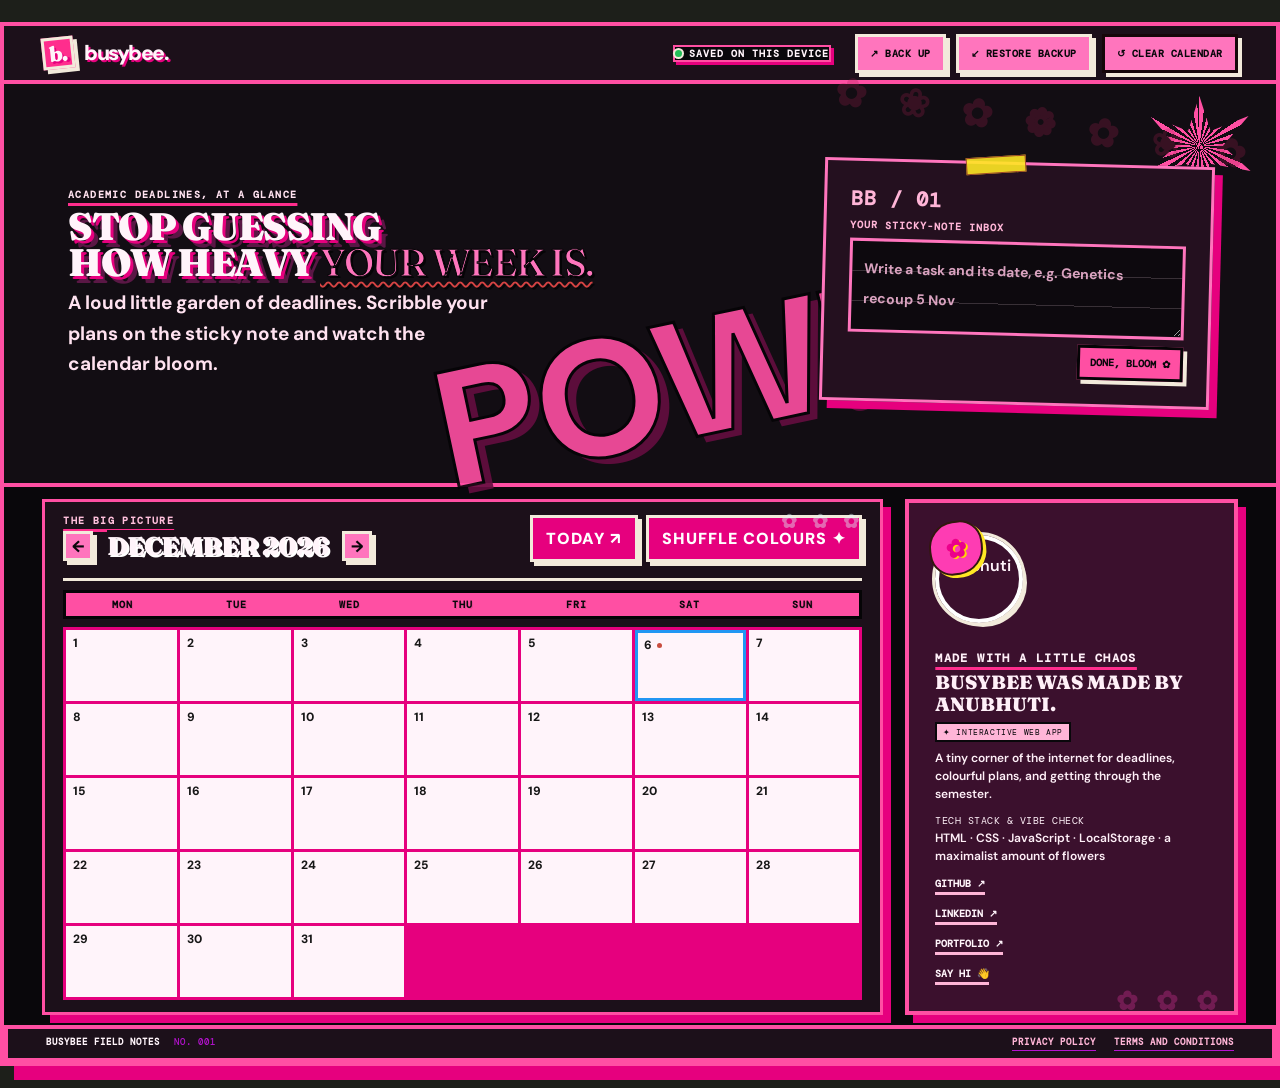
==== index.html @ a0ad52ec "Refresh stylesheet cache version" ====
<!doctype html>
<html lang="en" data-theme="dark">
<head>
<meta charset="utf-8"><meta name="viewport" content="width=device-width,initial-scale=1"><meta name="theme-color" content="#120d13"><title>BusyBee | Academic Deadline Calendar</title><link rel="stylesheet" href="styles.css?v=busybee-layout-6"><link rel="stylesheet" href="vibrant.css?v=busybee-layout-6"><link rel="stylesheet" href="maximalist.css?v=busybee-layout-6">
</head><body><div class="app-shell"><header class="topbar"><a class="wordmark" href="#"><span class="bee-mark">b.</span><span>busybee<span class="dot">.</span></span></a><div class="top-actions"><span class="local-tag"><span class="live-dot"></span> SAVED ON THIS DEVICE</span><button class="icon-button" id="exportBtn">↗ <span>BACK UP</span></button><button class="icon-button" id="importBtn">↙ <span>RESTORE BACKUP</span></button><button class="icon-button clear-calendar-button" id="clearCalendarBtn" title="Remove all deadlines from this calendar">↺ <span>CLEAR CALENDAR</span></button><input type="file" id="importFile" accept="application/json,.json" hidden></div></header>
<main><section class="intro"><div><p class="eyebrow">ACADEMIC DEADLINES, AT A GLANCE</p><h1>Stop guessing<br>how heavy <em>your week is.</em></h1><p class="intro-copy">A loud little garden of deadlines. Scribble your plans on the sticky note and watch the calendar bloom.</p></div><div class="note-card task-composer"><span class="tape"></span><label class="note-label" for="quickTasks"><span class="note-star" aria-hidden="true">BB / 01</span><span>YOUR STICKY-NOTE INBOX</span></label><textarea id="quickTasks" rows="4" spellcheck="false" placeholder="Write a task and its date, e.g. Genetics recoup 5 Nov" aria-label="Write tasks and dates, one per line"></textarea><button type="button" id="quickTasksDone" class="quick-done">DONE, BLOOM ✿</button></div></section>
<section class="workspace"><div class="calendar-panel"><div class="calendar-head"><div><p class="eyebrow">THE BIG PICTURE</p><div class="month-row"><button id="prevMonth" class="nav-arrow" aria-label="Previous month">←</button><h2 id="monthTitle">October 2026</h2><button id="nextMonth" class="nav-arrow" aria-label="Next month">→</button></div></div><div class="calendar-actions"><button class="today-button" id="todayBtn">TODAY ↗</button><button class="today-button shuffle-button" id="shuffleColours">SHUFFLE COLOURS ✦</button></div></div><div class="weekdays" aria-hidden="true"><span>MON</span><span>TUE</span><span>WED</span><span>THU</span><span>FRI</span><span>SAT</span><span>SUN</span></div><div class="calendar-grid" id="calendarGrid" aria-label="Monthly calendar"></div></div><aside class="credits-panel" aria-label="BusyBee credits"><div class="credits-avatar-wrap"><div class="credits-flower" aria-hidden="true">✿</div><img class="credits-avatar" src="https://i.pinimg.com/736x/ee/dd/cd/eeddcdb46f9b87b65ce4bc10934b0d46.jpg" alt="Anubhuti" loading="lazy"></div><div class="credits-copy"><p class="eyebrow">MADE WITH A LITTLE CHAOS</p><h3>BusyBee was made by Anubhuti.</h3><span class="specialization-tag">✦ INTERACTIVE WEB APP</span><p>A tiny corner of the internet for deadlines, colourful plans, and getting through the semester.</p><p class="tech-stack"><strong>TECH STACK & VIBE CHECK</strong><br>HTML · CSS · JavaScript · LocalStorage · a maximalist amount of flowers</p><div class="credits-links"><a href="https://github.com/anubhutigoswami125/BusyBee" target="_blank" rel="noreferrer">GITHUB ↗</a><a href="https://www.linkedin.com/in/anubhuti-goswami-b6382137b" target="_blank" rel="noreferrer">LINKEDIN ↗</a><a href="https://anubhutigoswami125.github.io/#ticker" target="_blank" rel="noreferrer">PORTFOLIO ↗</a><a href="mailto:anubhutiworkk@gmail.com">SAY HI 👋</a></div></div></aside>
<dialog id="dayNoteDialog" class="day-note-dialog"><div class="day-note-inner"><div class="side-head"><div><h2 id="selectedHeading">Pick a date</h2></div><button type="button" class="close-modal day-note-close" id="closeDayNote" aria-label="Close day details">×</button></div><div id="dayDeadlines" class="day-deadlines"></div><button class="add-deadline" id="addDeadlineBtn"><span>＋</span> ADD A DEADLINE</button></div></dialog></section>
<footer class="footer"><span>BUSYBEE FIELD NOTES <b>NO. 001</b></span><span class="footer-links"><a href="privacy.html">PRIVACY POLICY</a><a href="terms.html">TERMS AND CONDITIONS</a></span></footer></main></div>
<dialog id="deadlineDialog" class="modal"><form id="deadlineForm"><div class="modal-top"><p class="eyebrow" id="formEyebrow">PIN IT DOWN</p><button type="button" class="close-modal" id="closeDeadline" aria-label="Close">×</button></div><h2 id="formTitle">Add a deadline<span class="dot">.</span></h2><label>What needs doing?<input id="deadlineTitle" name="title" required maxlength="100" placeholder="e.g. Genetics recoup exam"></label><div class="form-row"><label>Due date<input id="deadlineDate" name="date" type="date" required></label><label>Subject<select id="deadlineSubject" name="subject" required></select></label></div><label>How urgent is it?<select id="deadlineUrgency" name="urgency"><option value="normal">On the horizon</option><option value="important">Needs attention</option><option value="critical">High stakes</option></select></label><label>Notes <span class="optional">(optional)</span><textarea id="deadlineNotes" name="notes" rows="2" maxlength="400" placeholder="Topics, room, what to bring…"></textarea></label><div class="modal-actions"><button type="button" class="delete-button" id="deleteDeadline" hidden>DELETE</button><span></span><button class="save-button" type="submit">SAVE DEADLINE ↗</button></div></form></dialog>
<div class="toast" id="toast" role="status" aria-live="polite"></div><script src="app.js?v=busybee-layout-6" defer></script></body></html>
---- styles.css ----
@import url('https://fonts.googleapis.com/css2?family=DM+Mono:wght@400;500&family=DM+Sans:wght@400;500;600;700&family=Fraunces:opsz,wght,SOFT,WONK@9..144,500,20,1;9..144,600,20,1&display=swap');
:root{--ink:#24251f;--muted:#77786e;--paper:#f2eadb;--paper2:#e7ddca;--line:#d4c9b5;--yellow:#f5cc55;--red:#d95e4e;--green:#b6c99a;--pink:#e8a7a6;--lilac:#bcb1d9;--blue:#9ec5cf;--mono:'DM Mono',monospace;--sans:'DM Sans',sans-serif;--serif:'Fraunces',serif}*{box-sizing:border-box}html{min-height:100%;background:#24251f}body{margin:0;color:var(--ink);font-family:var(--sans);background:radial-gradient(ellipse at 10% 5%,#36372e 0,transparent 30%),#24251f;min-height:100vh;padding:28px 22px 48px}.app-shell{max-width:1320px;margin:0 auto;background:var(--paper);border:1px solid #5a594b;box-shadow:8px 9px 0 #171813;position:relative;overflow:hidden}.app-shell:before{content:"";position:absolute;inset:0;pointer-events:none;opacity:.13;background-image:url("data:image/svg+xml,%3Csvg viewBox='0 0 180 180' xmlns='http://www.w3.org/2000/svg'%3E%3Cfilter id='n'%3E%3CfeTurbulence type='fractalNoise' baseFrequency='.9' numOctaves='3' stitchTiles='stitch'/%3E%3C/filter%3E%3Crect width='100%25' height='100%25' filter='url(%23n)' opacity='.12'/%3E%3C/svg%3E")}.topbar,main{position:relative;z-index:1}.topbar{height:76px;border-bottom:1px solid var(--line);display:flex;align-items:center;justify-content:space-between;padding:0 4.5%}.wordmark{display:flex;align-items:center;gap:10px;color:var(--ink);font-size:21px;font-weight:700;letter-spacing:-1px;text-decoration:none}.bee-mark{display:grid;place-items:center;width:32px;height:32px;background:var(--yellow);border:1.5px solid var(--ink);border-radius:50%;font-family:var(--serif);font-size:21px;transform:rotate(-8deg)}.dot{color:#c94d3f}.top-actions{display:flex;align-items:center;gap:10px}.local-tag,.eyebrow,.icon-button,.today-button,.weekdays,.text-button,.urgency-key,.footer,.up-next-head>span{font-family:var(--mono);font-size:10px;letter-spacing:1px}.local-tag{display:flex;align-items:center;gap:7px;color:#626456;margin-right:14px}.live-dot{width:7px;height:7px;border-radius:50%;background:#718b58}.icon-button,.today-button,.nav-arrow,.text-button,.close-modal{cursor:pointer;color:var(--ink);font:inherit}.icon-button{background:transparent;border:1px solid var(--line);padding:10px 12px;font-family:var(--mono);font-size:10px;letter-spacing:.5px}.icon-button:hover,.today-button:hover{background:var(--yellow)}.intro{padding:47px 5% 38px;display:flex;justify-content:space-between;align-items:center;border-bottom:1px solid var(--line)}.eyebrow{margin:0;color:#7b796a;font-weight:500}.intro .eyebrow span{color:#c94d3f;margin-left:6px}.intro h1{font-family:var(--serif);font-size:clamp(40px,5vw,64px);line-height:.99;letter-spacing:-2.5px;font-weight:500;margin:18px 0 16px}.intro h1 em{color:#a34437;font-weight:500}.intro-copy{max-width:380px;color:#68685d;font-size:14px;line-height:1.6;margin:0}.note-card{width:205px;background:var(--yellow);padding:22px 19px 18px;transform:rotate(3deg);box-shadow:3px 4px 0 #c3a84d;position:relative;margin-right:5%;margin-top:10px}.tape{position:absolute;width:60px;height:17px;background:#e9a6a0;opacity:.9;top:-8px;left:36%;transform:rotate(-5deg)}.note-star{font-size:20px}.note-card p{font-family:var(--serif);font-size:22px;margin:9px 0 13px}.note-card small{font-family:var(--mono);font-size:9px;letter-spacing:1px}.workspace{display:grid;grid-template-columns:minmax(0,1.7fr) minmax(280px,.8fr)}.calendar-panel{padding:34px 4.5% 27px 5%;border-right:1px solid var(--line);min-width:0}.calendar-head{display:flex;align-items:end;justify-content:space-between;margin-bottom:25px}.month-row{display:flex;align-items:center;gap:14px;margin-top:8px}.month-row h2,.side-head h2{font-family:var(--serif);font-weight:500;font-size:30px;letter-spacing:-.8px;margin:0}.nav-arrow{width:30px;height:30px;background:transparent;border:1px solid var(--line);font-size:16px;display:grid;place-items:center}.nav-arrow:hover{background:var(--ink);color:var(--paper)}.today-button{background:transparent;border:1px solid var(--ink);padding:10px 13px}.weekdays,.calendar-grid{display:grid;grid-template-columns:repeat(7,minmax(0,1fr))}.weekdays{color:#77766a;text-align:center;margin-bottom:7px}.weekdays span{padding:9px 0}.calendar-grid{gap:5px}.day-cell{min-height:93px;position:relative;border:1px solid #d5c9b5;background:#eae1d2;padding:8px 7px 7px;text-align:left;display:flex;flex-direction:column;align-items:stretch;gap:5px;cursor:pointer;overflow:hidden;color:var(--ink);transition:transform .12s,border-color .12s}.day-cell:hover{border-color:var(--ink);transform:translateY(-2px);z-index:1}.day-cell.outside{opacity:.4;background:transparent}.day-cell.today{outline:2px solid var(--ink);outline-offset:-3px}.day-cell.selected{box-shadow:inset 0 0 0 2px var(--ink);border-color:var(--ink)}.day-cell.has-deadlines{background:var(--subject-color,var(--yellow));border-color:transparent}.day-cell.has-deadlines .day-number{font-weight:700}.day-cell .day-number{font-size:13px;line-height:1.2;align-self:flex-start;position:relative;z-index:1}.day-cell .day-number.today-number:after{content:"";display:inline-block;width:5px;height:5px;background:#c94d3f;border-radius:50%;margin-left:5px;vertical-align:middle}.day-event{display:block;position:relative;font-size:10px;font-weight:600;line-height:1.2;white-space:nowrap;overflow:hidden;text-overflow:ellipsis;padding:3px 4px;background:#ffffff5e;border-left:2px solid #24251f80}.day-event.urgency-important{border-left:3px solid #a34437}.day-event.urgency-critical{border-left:3px solid #8d201d;font-weight:700}.more-events{font-family:var(--mono);font-size:9px;color:#393a31}.urgency-flag{position:absolute;top:7px;right:7px;width:7px;height:7px;border-radius:50%;background:#9b372b;box-shadow:0 0 0 2px #ffffff5c}.urgency-flag.soon{background:#8a6410}.empty-mark{font-size:9px;color:#9a9385;margin-top:auto}.legend-wrap{display:flex;align-items:center;gap:15px;flex-wrap:wrap;border-top:1px solid var(--line);padding-top:20px;margin-top:24px}.legend{display:flex;align-items:center;gap:12px;flex-wrap:wrap;flex:1}.legend-item{display:flex;align-items:center;gap:6px;font-size:11px;color:#57584f}.legend-swatch{width:11px;height:11px;border:1px solid #24251f25;display:inline-block}.urgency-key{display:flex;gap:16px;flex-wrap:wrap;margin-top:18px;color:#77766a;font-size:9px}.urgency-key span{display:flex;align-items:center;gap:6px}.urgency-dot{display:inline-block;width:7px;height:7px;border-radius:50%}.urgency-dot.overdue{background:#b33d32}.urgency-dot.soon{background:#c3972f}.urgency-dot.later{background:#7b8d61}.side-panel{padding:35px 8% 28px;min-width:0;background:#eee4d4}.side-head{display:flex;align-items:center;justify-content:space-between}.side-head h2{font-size:26px;margin-top:7px}.sticker{display:grid;place-items:center;width:37px;height:37px;border:1px solid #c8bca8;border-radius:50%;font-size:23px;color:#a34437;transform:rotate(13deg)}.side-hint{font-size:12px;color:#77766a;line-height:1.5;margin:12px 0 18px}.day-deadlines{display:flex;flex-direction:column;gap:9px}.deadline-card{border:1px solid #d4c7b2;border-left:5px solid var(--card-color,var(--yellow));background:#f7f0e5;padding:12px 12px 11px;position:relative}.deadline-card-top{display:flex;justify-content:space-between;gap:8px;align-items:start}.deadline-card h3{font-size:13px;margin:0;font-weight:700;line-height:1.4;overflow-wrap:anywhere}.edit-deadline{border:0;background:transparent;color:#77766a;cursor:pointer;font-size:15px;line-height:1}.deadline-meta{display:flex;align-items:center;gap:7px;flex-wrap:wrap;margin-top:8px;font-family:var(--mono);font-size:9px;color:#6d6b5e;text-transform:uppercase}.urgency-label{font-size:9px;letter-spacing:.4px;padding:3px 5px;background:#e7ddca;color:#59594f}.urgency-label.important{background:#f2d39a;color:#7a451a}.urgency-label.critical{background:#e7b0a6;color:#762c24}.deadline-notes{font-size:11px;color:#68685d;line-height:1.5;margin:9px 0 0;white-space:pre-wrap;overflow-wrap:anywhere}.empty-day{padding:17px 14px;border:1px dashed #c7baa5;color:#797769;font-size:12px;line-height:1.5}.add-deadline{display:flex;align-items:center;justify-content:center;gap:9px;width:100%;margin-top:14px;padding:13px 10px;border:1px solid var(--ink);background:var(--ink);color:var(--paper);font-family:var(--mono);font-size:10px;letter-spacing:1px;cursor:pointer}.add-deadline span{font-size:18px;line-height:10px}.add-deadline:hover{background:#a34437;border-color:#a34437}.up-next{margin-top:32px;border-top:1px solid var(--line);padding-top:19px}.up-next-head{display:flex;justify-content:space-between;align-items:center}.up-next-head>span{font-size:9px;color:#8b8778}.up-next-list{display:flex;flex-direction:column;margin-top:10px}.up-next-item{display:grid;grid-template-columns:43px 1fr;gap:10px;padding:11px 0;border-bottom:1px solid #d8cdbb;align-items:center}.up-next-date{font-family:var(--mono);font-size:10px;text-align:center;background:var(--item-color,var(--yellow));padding:8px 2px}.up-next-date b{font-family:var(--serif);display:block;font-size:19px;font-weight:500}.up-next-info{min-width:0}.up-next-info strong{display:block;font-size:12px;white-space:nowrap;overflow:hidden;text-overflow:ellipsis}.up-next-info small{display:block;font-family:var(--mono);font-size:9px;color:#77766a;margin-top:4px}.up-next-empty{font-size:12px;color:#77766a;line-height:1.5;padding:12px 0}.footer{border-top:1px solid var(--line);padding:16px 5%;display:flex;justify-content:space-between;gap:15px;flex-wrap:wrap;color:#8a8576;font-size:9px}.footer b{color:#a34437;font-weight:500;margin-left:8px}.footer-links{display:flex;gap:18px;flex-wrap:wrap}.footer-links a{color:#8b382d;text-decoration:none;border-bottom:1px solid #b99c88;padding-bottom:2px}.footer-links a:hover{color:#24251f;border-color:#24251f}.modal{width:min(510px,calc(100% - 28px));border:1px solid var(--ink);padding:27px 29px 25px;background:var(--paper);color:var(--ink);box-shadow:7px 8px 0 #171813}.modal::backdrop{background:#141510b8;backdrop-filter:blur(3px)}.modal-top{display:flex;align-items:center;justify-content:space-between}.close-modal{border:0;background:transparent;font-size:25px;line-height:1}.modal h2{font-family:var(--serif);font-weight:500;font-size:30px;letter-spacing:-.8px;margin:14px 0 22px}.modal label{display:flex;flex-direction:column;gap:7px;font-size:11px;font-weight:700;margin-bottom:15px}.modal input,.modal select,.modal textarea{font:12px var(--sans);color:var(--ink);background:#f8f1e6;border:1px solid #cfc2ad;padding:11px 12px;width:100%;border-radius:0;outline:none}.modal input:focus,.modal select:focus,.modal textarea:focus{border-color:#a34437;box-shadow:0 0 0 2px #a3443722}.modal textarea{resize:vertical}.form-row{display:grid;grid-template-columns:1fr 1fr;gap:12px}.optional{font-weight:400;color:#888475}.modal-actions{display:flex;align-items:center;gap:10px;margin-top:22px}.modal-actions>span{flex:1}.save-button{background:var(--ink);border:1px solid var(--ink);color:var(--paper);font:10px var(--mono);letter-spacing:.7px;padding:12px 15px;cursor:pointer}.save-button:hover{background:#a34437;border-color:#a34437}.delete-button{border:1px solid #bd6a5c;background:transparent;color:#9a3a2d;font:10px var(--mono);padding:12px 14px;cursor:pointer}.modal-copy{font-size:12px;line-height:1.6;color:#77766a;margin:-10px 0 19px}.subject-editor{display:flex;flex-direction:column;gap:9px;max-height:300px;overflow:auto}.subject-row{display:grid;grid-template-columns:1fr 40px 30px;align-items:center;gap:9px;border:1px solid var(--line);padding:8px 10px;background:#f7f0e5}.subject-row span{font-size:12px;font-weight:600;overflow-wrap:anywhere}.subject-row input[type=color]{width:32px;height:30px;padding:2px;border:1px solid var(--line);background:transparent;cursor:pointer}.subject-row button{border:0;background:transparent;color:#a34437;font-size:17px;cursor:pointer}.add-subject-form{display:grid;grid-template-columns:1fr auto;gap:10px;align-items:end;margin-top:18px}.add-subject-form label{margin:0}.toast{position:fixed;left:50%;bottom:22px;transform:translate(-50%,20px);background:var(--yellow);border:1px solid var(--ink);padding:12px 17px;font-size:12px;box-shadow:3px 4px 0 #171813;opacity:0;pointer-events:none;transition:opacity .2s,transform .2s;z-index:10;max-width:calc(100vw - 30px)}.toast.show{opacity:1;transform:translate(-50%,0)}@media(max-width:900px){body{padding:12px}.intro{padding:38px 5%}.workspace{grid-template-columns:minmax(0,1.5fr) minmax(250px,.8fr)}.calendar-panel{padding-left:3%;padding-right:3%}.side-panel{padding-left:6%;padding-right:6%}.day-cell{min-height:77px;padding:6px 5px}.day-event{font-size:9px}.note-card{margin-right:2%}.local-tag{display:none}}@media(max-width:680px){body{padding:0}.app-shell{box-shadow:none;border:0}.topbar{height:auto;min-height:65px;padding:12px 4%}.wordmark{font-size:19px}.top-actions{gap:5px}.icon-button{padding:9px 8px;font-size:9px}.icon-button span{display:none}.intro{padding:32px 5% 29px}.intro h1{font-size:44px}.intro-copy{font-size:12px;max-width:250px}.note-card{width:135px;padding:17px 13px 13px;margin-right:0}.note-card p{font-size:16px}.note-card small{font-size:7px}.note-star{font-size:16px}.workspace{display:flex;flex-direction:column}.calendar-panel{border-right:0;padding:26px 4% 23px}.calendar-head{margin-bottom:18px}.month-row{gap:9px}.month-row h2{font-size:25px}.day-cell{min-height:67px;padding:6px 4px;gap:4px}.day-cell .day-number{font-size:11px}.day-event{font-size:8px;padding:3px 2px}.weekdays{font-size:9px}.legend-wrap{gap:10px}.legend{gap:10px}.legend-item{font-size:10px}.text-button{font-size:9px}.urgency-key{gap:11px}.side-panel{padding:27px 5% 30px}.side-head h2{font-size:25px}.up-next{margin-top:26px}.footer{padding:14px 5%;font-size:8px}}@media(max-width:390px){.note-card{display:none}.intro h1{font-size:42px}.day-cell{min-height:58px}.day-event{font-size:7px}.calendar-grid{gap:3px}.month-row h2{font-size:23px}.form-row{grid-template-columns:1fr}.modal{padding:23px 20px}.modal h2{font-size:27px}}
/* BusyBee tactile-minimal update */
:root{color-scheme:light;--paper:#f2eadb;--paper2:#e7ddca;--ink:#24251f;--line:#d4c9b5;--muted:#77786e}
html[data-theme="dark"]{color-scheme:dark;--paper:#272922;--paper2:#34362d;--ink:#f2eadb;--line:#505144;--muted:#b5b09f;background:#1d1f1a}
html[data-theme="dark"] body{background:radial-gradient(ellipse at 10% 5%,#303229 0,transparent 30%),#1d1f1a;color:var(--ink)}
html[data-theme="dark"] .app-shell{background:var(--paper);border-color:#57594b}
html[data-theme="dark"] .intro-copy,html[data-theme="dark"] .side-hint,html[data-theme="dark"] .deadline-notes,html[data-theme="dark"] .legal p,html[data-theme="dark"] .legal li{color:#c2bdad}
html[data-theme="dark"] .side-panel{background:#303229}
html[data-theme="dark"] .day-cell{background:#35372f;border-color:#555648;color:var(--ink)}
html[data-theme="dark"] .day-cell.outside{background:transparent}
html[data-theme="dark"] .day-event{background:#1d1f1a9c;color:#fff;border-left-color:#ffffffa8}
html[data-theme="dark"] .deadline-card,html[data-theme="dark"] .subject-row{background:#393a31;border-color:#57584a}
html[data-theme="dark"] .empty-day{border-color:#666755;color:#c2bdad}
html[data-theme="dark"] .modal,html[data-theme="dark"] .legal{background:var(--paper);color:var(--ink)}
html[data-theme="dark"] .modal input,html[data-theme="dark"] .modal select,html[data-theme="dark"] .modal textarea{background:#35372f;color:var(--ink);border-color:#626353}
html[data-theme="dark"] .modal-copy,html[data-theme="dark"] .optional{color:#c2bdad}
html[data-theme="dark"] .urgency-label{background:#4b493b;color:#f5ead1}
html[data-theme="dark"] .urgency-label.important{background:#72572d;color:#fff0c9}
html[data-theme="dark"] .urgency-label.critical{background:#743a33;color:#ffe7e1}
html[data-theme="dark"] .legal-note{background:#3b3a2d;color:var(--ink)}
html[data-theme="dark"] .icon-button:hover,html[data-theme="dark"] .today-button:hover{background:#514d37}
html[data-theme="dark"] .footer-links a,html[data-theme="dark"] .legal a{color:#efb1a3}
html[data-theme="dark"] .toast{background:#d9bb67;color:#24251f}
.day-cell.has-deadlines{background:var(--subject-color,var(--subject-a,var(--yellow)))}
.day-cell.has-deadlines[style*="--subject-b"]{background:linear-gradient(155deg,var(--subject-a) 0 49.5%,var(--subject-b) 50% 100%)}
.day-cell.overdue-cell{border:2px dashed #9e342d}
.day-cell.overdue-cell:after{content:"LATE";position:absolute;top:0;right:0;padding:3px 4px;background:#9e342d;color:#fff;font:8px var(--mono);letter-spacing:.4px;z-index:2}
.day-cell.due-today-cell:not(.overdue-cell){outline:2px solid var(--ink);outline-offset:-4px}
.day-cell.due-today-cell:not(.overdue-cell):before{content:"DUE TODAY";position:absolute;bottom:0;left:0;right:0;padding:4px 2px;background:var(--ink);color:var(--paper);font:8px var(--mono);letter-spacing:.35px;text-align:center;z-index:2}
.day-cell.due-today-cell .day-event{margin-bottom:9px}
.day-cell .day-number,.day-cell .day-event,.day-cell .more-events{z-index:1}
.day-cell.selected{box-shadow:inset 0 0 0 2px var(--ink)}
.side-panel{position:relative;background:#eee4d4}
.side-panel:before{content:"";position:absolute;top:0;left:22px;width:42px;height:13px;background:#d7b8a6;opacity:.85;transform:translateY(-2px) rotate(-4deg)}
.side-head{padding-top:8px}
.sticker{border-radius:0;transform:rotate(3deg);background:#f5cc55;color:#24251f;border-color:#24251f}
.subject-editor{gap:12px}
.subject-row{grid-template-columns:minmax(0,1fr) 112px 28px;gap:8px;padding:10px;align-items:end}
.subject-name-label,.hex-label{display:flex;flex-direction:column;gap:5px;font:9px var(--mono);letter-spacing:.5px;color:var(--muted)}
.subject-name-input,.subject-hex{width:100%;min-width:0;border:1px solid var(--line);border-radius:0;padding:8px;font:12px var(--sans);background:#fff8ed;color:#24251f}
.subject-hex{font-family:var(--mono);text-transform:uppercase}
.remove-subject{border:1px solid var(--line)!important;width:28px;height:31px;color:var(--ink)!important}
.swatch-row{grid-column:1/-1;display:flex;flex-wrap:wrap;gap:6px;padding-top:3px}
.preset-swatch{width:20px;height:20px;border:1px solid #24251f55;background:var(--swatch);border-radius:0;cursor:pointer}
.preset-swatch:hover,.preset-swatch:focus-visible{outline:2px solid var(--ink);outline-offset:2px}
.day-cell:focus-visible{outline:3px solid var(--ink);outline-offset:1px;z-index:3}
#themeToggle{min-width:78px}
@media(max-width:680px){.subject-row{grid-template-columns:minmax(0,1fr) 96px 28px}.side-panel:before{left:24px}}
---- vibrant.css ----
/* BusyBee: vivid subject colours, preserved in both themes */
:root {
  --yellow: #FFD400;
  --red: #FF3B30;
  --green: #35C759;
  --pink: #FF4F87;
  --lilac: #9B5DE5;
  --blue: #00C2FF;
}
.intro h1 em { color: #E83E73; }
html[data-theme="dark"] .intro h1 em { color: #FF79A8; }
html[data-theme="dark"] .day-cell.has-deadlines {
  background: var(--subject-color, var(--subject-a, #FFD400));
  color: #171717;
  border-color: #777;
}
html[data-theme="dark"] .day-cell.has-deadlines[style*="--subject-b"] {
  background: linear-gradient(155deg, var(--subject-a) 0 49.5%, var(--subject-b) 50% 100%);
  color: #171717;
}
.day-cell.has-deadlines .day-event {
  background: #ffffffc7;
  color: #171717;
  border-left-color: #171717;
}
html[data-theme="dark"] .day-cell.has-deadlines .day-event {
  background: #ffffffd9;
  color: #171717;
  border-left-color: #171717;
}
html[data-theme="dark"] .legend-swatch { border-color: #ffffff66; }
html[data-theme="dark"] .up-next-date { color: #171717; }
html[data-theme="dark"] .deadline-card {
  border-left-color: var(--card-color, #FFD400);
}
html[data-theme="dark"] .day-cell.overdue-cell {
  border: 2px dashed #FF453A;
}
html[data-theme="dark"] .day-cell.due-today-cell:not(.overdue-cell):before {
  background: #171717;
  color: #FFFFFF;
}
.preset-swatch { box-shadow: inset 0 0 0 1px #00000012; }
.preset-swatch:hover { transform: translateY(-1px); }
@media (prefers-reduced-motion: reduce) {
  .day-cell, .toast { transition: none; }
}

/* BUSYBEE BLOOM MODE: sunshine, flower stickers, maximal colour */
:root {
  --yellow:#FFE724; --pink:#FE3CB3; --red:#D64343; --green:#4AC912;
  --blue:#2364ED; --lilac:#B612D0;
}
html, body { background:#FFB52E; }
body {
  color:#32170F;
  background:
    radial-gradient(circle at 4% 12%, #FFF07A 0 5px, transparent 6px),
    radial-gradient(circle at 94% 18%, #FE3CB3 0 7px, transparent 8px),
    radial-gradient(circle at 12% 88%, #B612D0 0 6px, transparent 7px),
    radial-gradient(circle at 86% 82%, #4AC912 0 6px, transparent 7px),
    radial-gradient(ellipse at 10% 10%, #FFE978 0, transparent 32%),
    radial-gradient(ellipse at 90% 80%, #FF7C39 0, transparent 35%),
    #FFC52E;
  padding:28px 22px 48px;
}
.app-shell {
  background:#FFF0A6;
  border:3px solid #6D210E;
  box-shadow:12px 13px 0 #8C2C12, 18px 20px 0 #F06B2C;
  border-radius:8px 24px 8px 24px;
}
.app-shell:after {
  content:"✿";
  position:absolute; right:20px; top:82px; z-index:0;
  font-size:76px; line-height:1; color:#FE3CB3; opacity:.25;
  transform:rotate(16deg); pointer-events:none;
}
.topbar {
  background:#FF9D28; border-bottom:3px solid #6D210E;
}
.wordmark { color:#381609; }
.bee-mark {
  background:#FFE724; border:2px solid #381609;
  box-shadow:3px 3px 0 #D64343; border-radius:45% 55% 48% 52%;
}
.intro {
  background:
    radial-gradient(circle at 94% 15%, #FE3CB3 0 5px, transparent 6px),
    radial-gradient(circle at 88% 22%, #4AC912 0 4px, transparent 5px),
    linear-gradient(125deg,#FFE724 0%,#FFC52E 54%,#FF9D28 100%);
  border-bottom:3px solid #6D210E;
}
.intro h1 { color:#431607; text-shadow:2px 2px 0 #FFF4BA; }
.intro h1 em { color:#B612D0; text-decoration:underline wavy #FE3CB3 2px; text-underline-offset:5px; }
.intro-copy { color:#61321C; }
.eyebrow { color:#71301A; }
.note-card {
  background:#FE3CB3; color:#30111F;
  border:2px solid #5A1738; border-radius:4px 18px 5px 12px;
  box-shadow:5px 6px 0 #B612D0, 9px 10px 0 #F0DFA3;
}
.note-card p { color:#30111F; }
.tape { background:#FFE724; border:1px solid #A54B28; }
.workspace { background:#FFF0A6; }
.calendar-panel {
  background:var(--month-color,#B612D0);
  color:var(--month-ink,#FFFFFF);
  border-right:4px solid #6D210E;
  position:relative;
  isolation:isolate;
}
.calendar-panel:before {
  content:"✿  ✿  ✿";
  position:absolute; right:16px; top:7px;
  font-size:19px; letter-spacing:5px; opacity:.42;
  color:var(--month-ink,#FFFFFF); pointer-events:none;
}
.calendar-head,.calendar-head .eyebrow,.month-row h2,.weekdays { color:var(--month-ink,#FFFFFF); }
.month-row h2 { text-shadow:2px 2px 0 #00000020; }
.nav-arrow,.today-button {
  color:var(--month-ink,#FFFFFF);
  border:2px solid var(--month-ink,#FFFFFF);
  background:#00000015; border-radius:10px 4px 10px 4px;
  box-shadow:2px 3px 0 #00000028;
}
.nav-arrow:hover,.today-button:hover { background:#FFE724; color:#32170F; }
.weekdays { font-weight:700; text-shadow:1px 1px #00000018; }
.calendar-grid { gap:7px; }
.day-cell {
  min-height:94px; border:2px solid #FFFFFFA6;
  background:#FFFFFFD9; color:#32170F;
  border-radius:10px 4px 10px 4px;
  box-shadow:2px 3px 0 #32170F24;
  transition:transform .15s,box-shadow .15s;
}
.day-cell:nth-child(7n+1),.day-cell:nth-child(7n+7) { border-radius:15px 5px 12px 5px; }
.day-cell:hover { transform:translateY(-3px) rotate(-.5deg); box-shadow:4px 5px 0 #32170F38; }
.day-cell.outside { opacity:.56; background:#FFFFFF65; }
.day-cell.selected { box-shadow:inset 0 0 0 3px #FE3CB3, 0 0 0 2px #FFE724; border-color:#FE3CB3; }
.day-cell.today { outline:3px solid #FFE724; outline-offset:-5px; }
.day-cell.has-deadlines { border:2px solid #32170F; }
.day-cell.has-deadlines .day-number { font-size:14px; }
.deadline-bloom {
  position:absolute; right:7px; bottom:3px;
  font-size:30px; line-height:1; color:#B612D0;
  text-shadow:2px 2px 0 #FFE724; transform:rotate(-12deg);
}
.deadline-count {
  align-self:flex-start; margin-top:auto; position:relative; z-index:1;
  padding:4px 6px; background:#FFF8D5; color:#32170F;
  border:1px solid #32170F; border-radius:7px 2px 7px 2px;
  font:700 9px var(--mono); letter-spacing:.3px;
}
.day-cell.has-deadlines .deadline-bloom { color:#32170F; }
.day-cell .day-number { z-index:2; }
.day-cell .urgency-flag { z-index:3; top:6px; right:6px; width:10px; height:10px; }
.day-cell.overdue-cell { border:3px dashed #FF1E26; }
.day-cell.overdue-cell:after { background:#FF1E26; font-weight:700; }
.day-cell.due-today-cell:not(.overdue-cell):before { border-radius:5px 5px 0 0; }
.empty-mark { color:#B612D0; font-size:16px; opacity:.85; }
.urgency-key { color:var(--month-ink,#FFFFFF); font-weight:700; }
.urgency-dot { width:10px; height:10px; border:1px solid #32170F; }
.side-panel {
  background:
    radial-gradient(circle at 92% 8%, #FE3CB3 0 5px, transparent 6px),
    radial-gradient(circle at 85% 13%, #FFE724 0 4px, transparent 5px),
    linear-gradient(155deg,#FFD4A0,#FFB9C9 55%,#FFE9A7);
  color:#32170F;
  border-left:2px solid #6D210E;
}
.side-panel:before { background:#4AC912; border:1px solid #235A10; }
.side-hint,.deadline-notes,.up-next-info small { color:#65341F; }
.sticker {
  background:#FFE724; border:2px solid #6D210E; color:#B612D0;
  border-radius:50% 42% 50% 42%; box-shadow:3px 3px 0 #FE3CB3;
}
.deadline-card {
  background:#FFF9DD; border:2px solid #6D210E;
  border-left:8px solid var(--card-color,#FFE724);
  border-radius:9px 3px 9px 3px; box-shadow:3px 4px 0 #6D210E22;
}
.urgency-label { border:1px solid #8B5A24; }
.add-deadline {
  background:#B612D0; border:2px solid #32170F; color:#FFFFFF;
  border-radius:9px 3px 9px 3px; box-shadow:4px 4px 0 #32170F;
}
.add-deadline:hover { background:#FE3CB3; color:#32170F; border-color:#32170F; }
.up-next { border-top:3px dotted #B612D0; }
.up-next-item { border-bottom:2px dotted #D46B50; }
.up-next-date { border:2px solid #32170F; border-radius:8px 3px 8px 3px; }
.credits-panel {
  display:grid; grid-template-columns:58px minmax(0,1fr) auto;
  align-items:center; gap:15px; margin-top:22px; padding:18px;
  background:#FFF6C8; color:#32170F;
  border:3px solid #6D210E; border-radius:6px 18px 6px 18px;
  box-shadow:5px 5px 0 #FE3CB3, 9px 9px 0 #B612D0;
  position:relative; overflow:hidden;
}
.credits-panel:after {
  content:"✿ ✿ ✿"; position:absolute; right:10px; bottom:-7px;
  font-size:26px; letter-spacing:6px; color:#FE3CB3; opacity:.28; pointer-events:none;
}
.credits-flower {
  display:grid; place-items:center; width:54px; height:54px;
  background:#FE3CB3; color:#FFF6C8; border:2px solid #32170F;
  border-radius:50% 42% 50% 42%; font-size:38px;
  box-shadow:3px 3px 0 #FFE724; transform:rotate(-9deg);
}
.credits-copy { min-width:0; }
.credits-copy h3 { margin:5px 0; font:600 20px var(--serif); }
.credits-copy p:not(.eyebrow) { margin:5px 0 8px; color:#65341F; font-size:12px; line-height:1.5; }
.credits-links { display:flex; flex-wrap:wrap; gap:12px; }
.credits-links a { color:#B612D0; font:700 9px var(--mono); text-decoration-thickness:2px; text-underline-offset:3px; }
.palette-button { align-self:center; background:#FFE724; color:#32170F; border:2px solid #32170F; padding:10px; z-index:1; }
.palette-button:hover { background:#4AC912; }
.footer { background:#FF9D28; border-top:3px solid #6D210E; color:#572611; }
.footer b { color:#B612D0; }
.footer-links a { color:#6D210E; border-color:#B612D0; }
.modal {
  background:#FFF0A6; border:3px solid #6D210E;
  border-radius:10px 24px 10px 24px; box-shadow:10px 10px 0 #B612D0;
}
.modal h2 { color:#B612D0; }
.modal input,.modal select,.modal textarea { background:#FFF9DD; border:2px solid #D46B50; border-radius:5px 12px 5px 12px; }
.save-button { background:#B612D0; border:2px solid #32170F; color:#FFFFFF; border-radius:7px 3px 7px 3px; box-shadow:3px 3px 0 #32170F; }
.save-button:hover { background:#FE3CB3; color:#32170F; }
.subject-row { background:#FFF9DD; border:2px solid #D46B50; border-radius:8px 3px 8px 3px; }
.subject-name-input,.subject-hex { background:#FFFDF1; border:1px solid #B612D0; }
.preset-swatch { width:25px; height:25px; border:2px solid #32170F; border-radius:50% 40% 50% 40%; }
.toast { background:#FFE724; border:2px solid #32170F; box-shadow:4px 4px 0 #FE3CB3; }
html[data-theme="dark"] body {
  background:
    radial-gradient(circle at 4% 12%, #FFE724 0 5px, transparent 6px),
    radial-gradient(circle at 94% 18%, #FE3CB3 0 7px, transparent 8px),
    radial-gradient(circle at 12% 88%, #B612D0 0 6px, transparent 7px),
    radial-gradient(circle at 86% 82%, #4AC912 0 6px, transparent 7px),
    #7C3218;
}
html[data-theme="dark"] .app-shell { background:#292017; border-color:#FFE724; }
html[data-theme="dark"] .topbar,html[data-theme="dark"] .footer { background:#51200F; border-color:#FFE724; }
html[data-theme="dark"] .wordmark,html[data-theme="dark"] .footer { color:#FFF0A6; }
html[data-theme="dark"] .intro { background:linear-gradient(125deg,#60300F,#8D3C15 54%,#B14A20); border-color:#FFE724; }
html[data-theme="dark"] .intro h1,html[data-theme="dark"] .intro-copy,html[data-theme="dark"] .intro .eyebrow { color:#FFF0A6; }
html[data-theme="dark"] .intro h1 em { color:#FF7DC8; }
html[data-theme="dark"] .workspace { background:#292017; }
html[data-theme="dark"] .side-panel { background:linear-gradient(155deg,#563021,#52202F 55%,#4D3514); color:#FFF0A6; }
html[data-theme="dark"] .side-hint,html[data-theme="dark"] .deadline-notes,html[data-theme="dark"] .up-next-info small { color:#F8D7AE; }
html[data-theme="dark"] .deadline-card { background:#33271E; color:#FFF0A6; border-color:#9B5C38; border-left-color:var(--card-color,#FFE724); }
html[data-theme="dark"] .credits-panel { background:#342019; color:#FFF0A6; border-color:#FFE724; }
html[data-theme="dark"] .credits-copy p:not(.eyebrow) { color:#F8D7AE; }
html[data-theme="dark"] .credits-links a { color:#FF7DC8; }
html[data-theme="dark"] .palette-button { background:#FFE724; color:#32170F; }
html[data-theme="dark"] .footer-links a { color:#FFE724; }
html[data-theme="dark"] .modal { background:#292017; color:#FFF0A6; border-color:#FFE724; }
html[data-theme="dark"] .modal label,html[data-theme="dark"] .modal h2 { color:#FFF0A6; }
html[data-theme="dark"] .modal input,html[data-theme="dark"] .modal select,html[data-theme="dark"] .modal textarea { background:#34271D; color:#FFF0A6; border-color:#FF7C39; }
html[data-theme="dark"] .subject-row { background:#34271D; border-color:#FF7C39; }
html[data-theme="dark"] .subject-name-input,html[data-theme="dark"] .subject-hex { background:#34271D; color:#FFF0A6; }
html[data-theme="dark"] .calendar-panel { background:var(--month-color); color:var(--month-ink); }
html[data-theme="dark"] .calendar-head,html[data-theme="dark"] .calendar-head .eyebrow,html[data-theme="dark"] .month-row h2,html[data-theme="dark"] .weekdays,html[data-theme="dark"] .urgency-key { color:var(--month-ink); }
html[data-theme="dark"] .day-cell:not(.has-deadlines) { background:#FFFFFFD9; color:#32170F; }
@media(max-width:760px) {
  .credits-panel { grid-template-columns:48px minmax(0,1fr); padding:14px; }
  .credits-flower { width:44px; height:44px; font-size:31px; }
  .credits-copy h3 { font-size:17px; }
  .palette-button { grid-column:1/-1; justify-self:start; }
}
@media(max-width:680px) {
  body { padding:0; }
  .app-shell { border-radius:0; box-shadow:none; }
  .calendar-panel { border-right:0; border-bottom:4px solid #6D210E; }
  .day-cell { min-height:67px; }
  .deadline-bloom { font-size:23px; }
  .calendar-panel:before { font-size:14px; }
  .credits-panel { margin:18px 4px 8px; }
}
---- maximalist.css ----
/* BusyBee maximalist floral and animal-print layer */
html,body{background:#ffb62e}
body{background-color:#ffb62e;background-image:radial-gradient(ellipse at 8% 12%,#fff08a 0 8%,transparent 8.5%),radial-gradient(ellipse at 92% 8%,#ff7c3d 0 7%,transparent 7.5%),radial-gradient(ellipse at 85% 83%,#ffdf70 0 9%,transparent 9.5%),radial-gradient(ellipse at 12% 76%,#f15bb5 0 6%,transparent 6.5%),radial-gradient(ellipse at 20% 20%,#4f0303 0 5%,transparent 5.5%),radial-gradient(ellipse at 30% 28%,#4f0303 0 3%,transparent 3.5%),radial-gradient(ellipse at 75% 20%,#4f0303 0 4%,transparent 4.5%),radial-gradient(ellipse at 84% 31%,#4f0303 0 2.5%,transparent 3%),repeating-linear-gradient(45deg,#ffb62e 0 14px,#ffcf53 14px 28px)}
.app-shell{background:#ffe5a1;border:4px solid #67202b;box-shadow:12px 13px 0 #67202b;overflow:visible}
.app-shell:after{content:"✿  ❀  ✿  ❁  ✿  ❀  ✿";position:absolute;top:80px;right:16px;font-size:clamp(20px,3vw,38px);letter-spacing:12px;color:#a51f50;pointer-events:none;transform:rotate(9deg);z-index:2;max-width:40%}
.topbar{background:#ffcc45;border-bottom:4px solid #67202b}.intro{background:#ffdf70;border-bottom:4px solid #67202b;align-items:flex-start}
.intro h1{color:#52112b;text-shadow:3px 3px 0 #ff7c3d}.intro h1 em{color:#b612d0;text-decoration:underline wavy #d64343 2px;text-underline-offset:5px}.intro-copy{color:#67202b;font-weight:600}
.note-card{width:min(360px,40%);min-height:310px;margin:6px 4% 12px 2%;padding:24px 22px 18px;background:#fff06b;border:2px solid #67202b;box-shadow:7px 8px 0 #b94a35;transform:rotate(2deg);z-index:4}
.note-card.task-composer{display:flex;flex-direction:column;gap:10px}.note-label{display:flex;flex-direction:column;gap:7px;font:10px var(--mono);letter-spacing:1px;color:#67202b}
#quickTasks{width:100%;min-height:94px;resize:vertical;border:2px dashed #b94a35;background:#fff8c5;color:#4f0303;padding:12px;font:600 14px/1.55 var(--sans);outline:none}
#quickTasks::placeholder{color:#9b5a31;opacity:1}.quick-task-preview{display:flex;flex-direction:column;gap:6px;max-height:155px;overflow:auto}.quick-help{margin:0;color:#7b3a23;font-size:11px}
.quick-task-row{display:grid;grid-template-columns:minmax(0,1fr) auto 30px;align-items:center;gap:7px;padding:7px 8px;border:1px solid #8a3b36;background:#fff9d8;box-shadow:2px 2px 0 var(--quick-color);font-size:11px}.quick-task-row.needs-date{border-style:dashed}.quick-task-copy{font-weight:700;overflow-wrap:anywhere}.quick-task-date{font:9px var(--mono);color:#8c452c}
.quick-colour,.subject-hexagon{appearance:none;-webkit-appearance:none;width:29px;height:29px;padding:0;border:2px solid #4f0303;background:var(--quick-color,#ff4f87);clip-path:polygon(25% 5%,75% 5%,100% 50%,75% 95%,25% 95%,0 50%);cursor:pointer}
.quick-colour::-webkit-color-swatch-wrapper,.subject-hexagon::-webkit-color-swatch-wrapper{padding:0}.quick-colour::-webkit-color-swatch,.subject-hexagon::-webkit-color-swatch{border:0}
.quick-done{align-self:flex-end;border:2px solid #4f0303;background:#d64343;color:#fff8c5;padding:10px 12px;font:10px var(--mono);cursor:pointer;box-shadow:3px 3px 0 #4f0303}
.calendar-panel{background:var(--month-color,#b612d0);background-image:radial-gradient(circle at 12px 12px,var(--month-accent,#f8b8ff) 0 4px,transparent 4.5px),linear-gradient(135deg,var(--month-color,#b612d0) 0 36%,var(--month-accent,#f8b8ff) 36% 53%,var(--month-deep,#6b1aa8) 53% 68%,var(--month-color,#b612d0) 68%);background-size:34px 34px,100% 100%;border-right:4px solid #67202b}
.calendar-head,.calendar-head .eyebrow,.month-row h2,.weekdays,.urgency-key{color:var(--month-ink,#fff)}.month-row h2{text-shadow:2px 2px var(--month-deep)}.calendar-grid{gap:6px}
.day-cell{border:2px solid #4f0303;background:var(--month-accent,#f8b8ff);box-shadow:3px 3px 0 var(--month-deep,#6b1aa8);min-height:95px}
.day-cell:nth-child(3n+1){background:var(--month-accent,#f8b8ff);color:#4f0303}.day-cell:nth-child(3n+2){background:var(--month-color,#b612d0);color:var(--month-ink,#fff)}.day-cell:nth-child(3n){background:var(--month-deep,#6b1aa8);color:var(--month-ink,#fff)}
.day-cell.has-deadlines{background:var(--subject-color,var(--subject-a,var(--month-color)))}.day-cell.has-deadlines[style*="--subject-b"]{background:linear-gradient(135deg,var(--subject-a) 0 49%,var(--subject-b) 50% 100%)}.day-cell.has-deadlines[style*="--subject-c"]{background:linear-gradient(135deg,var(--subject-a) 0 33%,var(--subject-b) 34% 66%,var(--subject-c) 67% 100%)}
.task-colour-stack{display:flex;align-items:center;justify-content:center;flex:1;min-height:24px;padding-top:4px}.task-colour-stack i{display:block;width:24px;height:25px;border:2px solid #4f0303;background:var(--chip-color);transform:rotate(45deg);margin-left:calc(var(--chip-index)*-5px);box-shadow:2px 2px 0 #4f0303}
.deadline-count{font:900 9px var(--mono);text-align:center;background:#fff8d9;color:#4f0303;padding:4px 2px;border:1px solid #4f0303;position:relative;z-index:1}
.credits-panel{background:#ffcae2;border:3px solid #67202b;box-shadow:5px 6px 0 #b94a35}.side-panel{background:#ffb7c7;border-left:4px solid #67202b}.deadline-card{background:#fff4c4;border:2px solid #67202b;border-left:8px solid var(--card-color)}
.subject-row{grid-template-columns:minmax(0,1fr) 54px 28px;background:#fff1bd;border:2px solid #67202b;box-shadow:3px 3px 0 #d64343}.subject-colour-label{display:flex;flex-direction:column;align-items:center;gap:4px;font:9px var(--mono);color:#67202b}.subject-hexagon{width:32px;height:32px}
@media(max-width:760px){.app-shell:after{display:none}.note-card{width:45%;min-height:0}.quick-task-row{grid-template-columns:minmax(0,1fr) auto 27px}}
@media(max-width:680px){body{padding:0}.app-shell{box-shadow:none}.intro{gap:12px;flex-direction:column}.note-card{width:100%;margin:12px 0 0;transform:none}.calendar-panel{border-right:0;border-bottom:4px solid #67202b}.day-cell{min-height:69px}.task-colour-stack i{width:18px;height:18px}.subject-row{grid-template-columns:minmax(0,1fr) 48px 28px}}
html[data-theme="dark"] body{background-color:#4f0303;background-image:radial-gradient(circle at 12px 12px,#ffcc45 1.5px,transparent 2px),repeating-linear-gradient(45deg,#4f0303 0 14px,#67202b 14px 28px)}
html[data-theme="dark"] .app-shell{background:#34271d;border-color:#ffcc45}html[data-theme="dark"] .topbar{background:#67202b;border-color:#ffcc45}html[data-theme="dark"] .intro{background:#4f0303;border-color:#ffcc45}html[data-theme="dark"] .intro h1,html[data-theme="dark"] .intro-copy{color:#fff1bd}
html[data-theme="dark"] .note-card{background:#c8970e;border-color:#ffcc45}html[data-theme="dark"] #quickTasks{background:#34271d;color:#fff1bd;border-color:#ffcc45}html[data-theme="dark"] .quick-task-row{background:#34271d;color:#fff1bd;border-color:#ffcc45}
html[data-theme="dark"] .day-cell:nth-child(3n+1){background:var(--month-accent)}html[data-theme="dark"] .day-cell:nth-child(3n+2){background:var(--month-color)}html[data-theme="dark"] .day-cell:nth-child(3n){background:var(--month-deep)}html[data-theme="dark"] .day-cell.has-deadlines{background:var(--subject-color,var(--subject-a,var(--month-color)))}
html[data-theme="dark"] .credits-panel{background:#67202b;border-color:#ffcc45}html[data-theme="dark"] .side-panel{background:#4f0303;border-color:#ffcc45}html[data-theme="dark"] .deadline-card{background:#34271d;color:#fff1bd;border-color:#ffcc45}html[data-theme="dark"] .subject-row{background:#34271d;border-color:#ffcc45}html[data-theme="dark"] .subject-name-input{background:#4f0303;color:#fff1bd;border-color:#ffcc45}

/* Calendar readability: keep the date grid paper-white; month palettes frame it. */
.calendar-panel{background:var(--month-color,#8ED1FC)!important;background-image:radial-gradient(circle at 12px 12px,var(--month-accent,#EC008C) 0 4px,transparent 4.5px),linear-gradient(135deg,var(--month-color,#8ED1FC) 0 36%,var(--month-accent,#EC008C) 36% 53%,var(--month-deep,#1B365D) 53% 68%,var(--month-color,#8ED1FC) 68%)!important}
.day-cell,.day-cell:nth-child(3n+1),.day-cell:nth-child(3n+2),.day-cell:nth-child(3n){background:#fff!important;color:#24251f!important;box-shadow:2px 2px 0 var(--month-deep,#1B365D);border:1px solid #d8d8d8}
.day-cell.outside{background:#f4f4f4!important;color:#aaa!important;opacity:.7}
.day-cell .day-number{color:#24251f;background:transparent;border:0;padding:2px 4px}
.day-cell.has-deadlines{background:#fff!important}
.day-cell.has-deadlines[style*="--subject-b"]{background:linear-gradient(135deg,var(--subject-a) 0 49%,var(--subject-b) 50% 100%)!important}
.day-cell.has-deadlines[style*="--subject-c"]{background:linear-gradient(135deg,var(--subject-a) 0 33%,var(--subject-b) 34% 66%,var(--subject-c) 67% 100%)!important}
.day-cell.has-deadlines .day-number{background:#fff;color:#222;border:1px solid #222;padding:2px 4px}
.task-colour-stack{display:flex;align-items:center;justify-content:center;flex:1;min-height:24px;padding-top:4px}
.task-colour-stack i{width:23px;height:23px;transform:rotate(45deg);margin-left:calc(var(--chip-index)*-5px);border:2px solid #fff;outline:1px solid #222;box-shadow:1px 1px 0 #222}
.deadline-count{background:#fff;color:#222;border:1px solid #333}
.empty-mark{display:none!important}
.subject-hexagon,.quick-colour{appearance:none;-webkit-appearance:none;width:34px!important;height:34px!important;padding:0!important;border:2px solid #24251f!important;border-radius:0!important;clip-path:polygon(25% 3%,75% 3%,100% 50%,75% 97%,25% 97%,0 50%);overflow:hidden;cursor:pointer;background:var(--quick-color,#ff4f87)}
.subject-hexagon::-webkit-color-swatch-wrapper,.quick-colour::-webkit-color-swatch-wrapper{padding:0}
.subject-hexagon::-webkit-color-swatch,.quick-colour::-webkit-color-swatch{border:0;border-radius:0}
.subject-hexagon::-moz-color-swatch,.quick-colour::-moz-color-swatch{border:0;border-radius:0}
#manageSubjects{display:none!important}
html[data-theme="dark"] .day-cell,html[data-theme="dark"] .day-cell:nth-child(3n+1),html[data-theme="dark"] .day-cell:nth-child(3n+2),html[data-theme="dark"] .day-cell:nth-child(3n){background:#fff!important;color:#24251f!important}
html[data-theme="dark"] .day-cell.outside{background:#f4f4f4!important;color:#aaa!important}

/* Reference-inspired monthly poster frames, clean white date paper, and a real palette grid. */
.calendar-panel{background:var(--month-color)!important;background-image:radial-gradient(circle at 12px 12px,var(--month-accent) 0 4px,transparent 4.5px),linear-gradient(135deg,var(--month-color) 0 34%,var(--month-accent) 34% 53%,var(--month-deep) 53% 68%,var(--month-color) 68%)!important}
.day-cell,.day-cell:nth-child(3n+1),.day-cell:nth-child(3n+2),.day-cell:nth-child(3n){background:#fff!important;color:#24251f!important}
.day-cell.has-deadlines,.day-cell.has-deadlines:nth-child(3n+1),.day-cell.has-deadlines:nth-child(3n+2),.day-cell.has-deadlines:nth-child(3n){background:var(--subject-a,#fff)!important;color:#171717!important}
.day-cell.has-deadlines[style*="--subject-b"]{background:var(--subject-a,#fff)!important}
.day-cell.has-deadlines .day-number{background:rgba(255,255,255,.92);color:#171717;border:1px solid rgba(0,0,0,.35)}
.task-colour-stack{display:flex;align-items:center;justify-content:center;gap:4px;flex:1;min-height:24px;padding-top:4px}
.task-colour-stack i{width:15px;height:15px;transform:none;margin:0;border:1px solid #333;outline:none;box-shadow:1px 1px 0 rgba(0,0,0,.25);border-radius:2px}
.quick-task-row{grid-template-columns:minmax(0,1fr) auto;align-items:start}
.quick-task-copy{grid-column:1;grid-row:1}
.quick-task-date{grid-column:2;grid-row:1;align-self:center}
.quick-colour-grid{grid-column:1/-1;display:grid;grid-template-columns:repeat(6,minmax(0,1fr));gap:5px;padding:6px 2px 2px}
.quick-colour-swatch{width:100%;aspect-ratio:1;min-height:23px;border:2px solid #4f0303;background:var(--swatch-color);cursor:pointer;position:relative;clip-path:polygon(25% 3%,75% 3%,100% 50%,75% 97%,25% 97%,0 50%);padding:0}
.quick-colour-swatch.active{outline:2px solid #fff;box-shadow:0 0 0 3px #4f0303;transform:scale(.9)}
.quick-colour-swatch:hover{transform:scale(1.08)}
.quick-colour{display:none!important}
.credits-panel{display:grid;grid-template-columns:110px minmax(0,1fr);align-items:center;gap:20px;padding:22px;background:#ffcae2;border:3px solid #67202b;box-shadow:6px 7px 0 #b94a35;position:relative;overflow:hidden}
.credits-avatar-wrap{position:relative;display:flex;align-items:center;justify-content:center;min-height:110px}
.credits-flower{position:absolute;top:-8px;left:-6px;font-size:42px;color:#ec008c;z-index:2;text-shadow:2px 2px #ffd700}
.credits-avatar{width:94px;height:94px;object-fit:cover;object-position:center;border-radius:50%;border:4px solid #fff8c5;outline:3px solid #67202b;box-shadow:4px 4px 0 #b94a35;position:relative;z-index:1}
.credits-copy{min-width:0}.credits-copy h3{margin:3px 0 8px}.specialization-tag{display:inline-block;padding:5px 8px;background:#4f0303;color:#fff1bd;border:1px solid #4f0303;font:9px var(--mono);letter-spacing:.6px;margin-bottom:8px}
.tech-stack{font-size:11px;line-height:1.55;color:#67202b;margin:10px 0}.tech-stack strong{font:10px var(--mono);letter-spacing:.5px}
.credits-links{display:flex;flex-wrap:wrap;gap:7px 14px}.credits-links a{font-size:10px;font-weight:900;color:#4f0303;border-bottom:2px solid #ec008c;text-decoration:none;padding-bottom:2px}
@media(max-width:600px){.credits-panel{grid-template-columns:76px minmax(0,1fr);gap:12px;padding:15px}.credits-avatar{width:68px;height:68px}.credits-avatar-wrap{min-height:78px}.credits-flower{font-size:28px}.quick-colour-grid{grid-template-columns:repeat(6,minmax(0,1fr))}}

/* Calendar cells: color only, no visible date text, labels, badges, or markers. */
.calendar-grid .day-cell{position:relative!important;background:#fff!important;color:transparent!important;font-size:0!important;box-shadow:none!important;border:1px solid rgba(0,0,0,.10)!important;outline:none!important;overflow:hidden!important}
.calendar-grid .day-cell *{display:none!important}
.calendar-grid .day-cell.has-deadlines,.calendar-grid .day-cell.has-deadlines:nth-child(3n+1),.calendar-grid .day-cell.has-deadlines:nth-child(3n+2),.calendar-grid .day-cell.has-deadlines:nth-child(3n){background:var(--subject-a,#fff)!important}
.calendar-grid .day-cell.outside{background:#f5f5f5!important;opacity:.65}
.calendar-grid .day-cell.selected{outline:3px solid #171717!important;outline-offset:-3px!important}
.calendar-grid .day-cell.today{border:2px solid #171717!important}
/* Office-style colour grid: selectable swatches, no browser colour slider. */
.quick-colour-grid{display:grid!important;grid-template-columns:repeat(8,minmax(0,1fr))!important;gap:5px!important;padding:10px 3px!important;max-height:160px!important;overflow-y:auto!important;background:#fff9df!important;border:1px solid #67202b!important}
.quick-colour-swatch{display:block!important;appearance:none!important;width:100%!important;min-width:0!important;aspect-ratio:1/1!important;min-height:20px!important;max-height:30px!important;border:1px solid #4f0303!important;border-radius:0!important;clip-path:none!important;background:var(--swatch-color)!important;padding:0!important;cursor:pointer!important;box-shadow:inset 0 0 0 1px rgba(255,255,255,.35)!important}
.quick-colour-swatch.active{outline:3px solid #171717!important;outline-offset:1px!important;transform:scale(.9)!important;box-shadow:inset 0 0 0 2px #fff!important}
.quick-colour-swatch:hover{transform:scale(1.08)!important}
.quick-task-row{grid-template-columns:minmax(0,1fr) auto!important;display:grid!important}
.quick-colour{display:none!important}

/* BUSYBEE POP-ART EDITION */
:root{--pop-ink:#171717;--pop-paper:#fff9e8;--pop-yellow:#ffe600;--pop-pink:#ff2d8d;--pop-cyan:#00d9f5;--pop-red:#ff3b30}
body{background:#ffe600!important;background-image:radial-gradient(#171717 1.2px,transparent 1.5px),linear-gradient(135deg,#ffe600 0 25%,#ff9d00 25% 48%,#00d9f5 48% 70%,#ff2d8d 70%)!important;background-size:17px 17px,100% 100%!important;background-attachment:fixed!important;color:var(--pop-ink)!important}
.app-shell{border:4px solid var(--pop-ink)!important;border-radius:0!important;box-shadow:12px 12px 0 var(--pop-ink)!important;background:var(--pop-paper)!important}
.topbar{background:var(--pop-yellow)!important;border-bottom:4px solid var(--pop-ink)!important}
.wordmark,.wordmark *{font-weight:1000!important;color:var(--pop-ink)!important;text-shadow:2px 2px #fff!important}
.bee-mark{background:var(--pop-pink)!important;border:3px solid var(--pop-ink)!important;box-shadow:3px 3px var(--pop-ink)!important;transform:rotate(-7deg)}
.icon-button,.nav-arrow,.today-button,.add-deadline,.quick-done,.modal button{border:3px solid var(--pop-ink)!important;border-radius:0!important;box-shadow:4px 4px var(--pop-ink)!important;font-weight:1000!important}
.icon-button,.nav-arrow{background:var(--pop-cyan)!important;color:var(--pop-ink)!important}
.intro{background:var(--pop-paper)!important;border-bottom:4px solid var(--pop-ink)!important;position:relative}
.intro:after{content:"";position:absolute;right:3%;top:8%;width:100px;height:100px;pointer-events:none;background:repeating-conic-gradient(var(--pop-pink) 0 8deg,transparent 8deg 16deg);clip-path:polygon(50% 0,61% 35%,98% 20%,73% 50%,100% 75%,62% 68%,50% 100%,38% 68%,0 75%,27% 50%,2% 20%,39% 35%)}
.eyebrow{font-weight:1000!important;letter-spacing:1.4px!important;text-decoration:underline;text-decoration-thickness:3px;text-decoration-color:var(--pop-pink);text-underline-offset:4px}
.intro h1{font-weight:1000!important;letter-spacing:-2px!important;text-shadow:3px 3px var(--pop-yellow),6px 6px var(--pop-pink)!important}
.intro h1 em{color:var(--pop-pink)!important;-webkit-text-stroke:1px var(--pop-ink);text-shadow:2px 2px var(--pop-ink)!important}
.note-card,.calendar-panel,.side-panel,.up-next,.deadline-card,.day-deadline,.modal,.credits-panel{border:4px solid var(--pop-ink)!important;border-radius:0!important;box-shadow:7px 7px var(--pop-ink)!important}
.note-card{background:#fff06a!important;transform:rotate(1deg)}
.note-card:before{background:var(--pop-cyan)!important;border:2px solid var(--pop-ink)!important}
#quickTasks{background-color:#fffdf2!important;background-image:repeating-linear-gradient(transparent 0 27px,rgba(23,23,23,.15) 27px 28px)!important;border:2px solid var(--pop-ink)!important;border-radius:0!important}
.quick-task-row{background:#fff!important;border:2px solid var(--pop-ink)!important;border-radius:0!important;box-shadow:3px 3px var(--pop-ink)!important}
.quick-colour-grid{background:#fff!important;border:3px solid var(--pop-ink)!important;box-shadow:3px 3px var(--pop-pink)!important}
.quick-colour-swatch{border:2px solid var(--pop-ink)!important;box-shadow:2px 2px var(--pop-ink)!important}
.quick-colour-swatch.active{outline:3px solid var(--pop-pink)!important;outline-offset:1px!important}
.quick-done{background:var(--pop-pink)!important;color:#fff!important}
.calendar-panel{background:var(--pop-yellow)!important;background-image:radial-gradient(#171717 1.1px,transparent 1.3px)!important;background-size:12px 12px!important}
.calendar-head,.weekdays{background:var(--pop-yellow)!important;color:var(--pop-ink)!important}
.month-row h2{font-weight:1000!important;text-shadow:2px 2px #fff!important}
.today-button{background:var(--pop-red)!important;color:#fff!important}
.calendar-grid{background:var(--pop-ink)!important;border:3px solid var(--pop-ink)!important;gap:3px!important}
.calendar-grid .day-cell{background:#fff!important;border:0!important;border-radius:0!important;box-shadow:none!important}
.calendar-grid .day-cell.has-deadlines,.calendar-grid .day-cell.has-deadlines:nth-child(3n+1),.calendar-grid .day-cell.has-deadlines:nth-child(3n+2),.calendar-grid .day-cell.has-deadlines:nth-child(3n){background:var(--subject-a,#fff)!important}
.calendar-grid .day-cell.selected{outline:4px solid var(--pop-ink)!important;outline-offset:-4px!important}
.calendar-grid .day-cell.today{border:4px solid var(--pop-pink)!important}
.side-panel{background:#fff!important}.side-head{background:var(--pop-cyan)!important;border-bottom:3px solid var(--pop-ink)!important}
.sticker{background:var(--pop-yellow)!important;border:3px solid var(--pop-ink)!important;border-radius:50%!important;box-shadow:3px 3px var(--pop-ink)!important}
.add-deadline{background:var(--pop-cyan)!important;color:var(--pop-ink)!important}
.credits-panel{background:var(--pop-pink)!important;border-color:var(--pop-ink)!important;box-shadow:7px 7px var(--pop-ink)!important}
.credits-avatar{border:4px solid #fff!important;outline:3px solid var(--pop-ink)!important;box-shadow:4px 4px var(--pop-ink)!important}
.specialization-tag{background:var(--pop-yellow)!important;color:var(--pop-ink)!important;border:2px solid var(--pop-ink)!important}
.credits-links a{color:var(--pop-ink)!important;border-bottom:3px solid var(--pop-yellow)!important}
.footer{background:var(--pop-cyan)!important;border:3px solid var(--pop-ink)!important;box-shadow:5px 5px var(--pop-ink)!important}
.modal{background:var(--pop-paper)!important}.modal input,.modal textarea,.modal select{border:2px solid var(--pop-ink)!important;border-radius:0!important}
button:hover{filter:saturate(1.2) contrast(1.05)!important}
html[data-theme="dark"] body{background:#ffe600!important;color:var(--pop-ink)!important}
html[data-theme="dark"] .app-shell,html[data-theme="dark"] .side-panel{background:var(--pop-paper)!important;color:var(--pop-ink)!important}
@media(max-width:680px){body{background-attachment:scroll!important}.app-shell{box-shadow:6px 6px var(--pop-ink)!important}.note-card{transform:none}.intro:after{width:55px;height:55px}}

/* FULL-SITE POP ART ART DIRECTION: comic-strip layout, halftone paper, sticker bursts, inked panels. */
:root{--ink:#171717;--paper:#fff9e8;--yellow:#ffe600;--hotpink:#ff2d8d;--cyan:#00d9f5;--tomato:#ff3b30;--purple:#8b35ff;--green:#b7f34a}
*{box-sizing:border-box}
body{background-color:#ffe600!important;background-image:radial-gradient(circle,#171717 1.15px,transparent 1.5px),linear-gradient(132deg,#ffe600 0 24%,#ff9d00 24% 43%,#00d9f5 43% 64%,#ff2d8d 64% 82%,#8b35ff 82%)!important;background-size:16px 16px,100% 100%!important;background-attachment:fixed!important;color:var(--ink)!important;font-weight:600}
.app-shell{max-width:1500px!important;margin:22px auto!important;background:var(--paper)!important;border:4px solid var(--ink)!important;border-radius:0!important;box-shadow:14px 14px 0 var(--ink)!important;overflow:hidden}
.topbar{padding:17px 24px!important;background:var(--yellow)!important;border-bottom:4px solid var(--ink)!important;gap:14px}
.wordmark{font-weight:1000!important;text-transform:lowercase;letter-spacing:-1.5px;color:var(--ink)!important;text-shadow:2px 2px 0 #fff!important}
.bee-mark{display:inline-grid;place-items:center;background:var(--hotpink)!important;border:3px solid var(--ink)!important;border-radius:0!important;box-shadow:4px 4px 0 var(--ink)!important;transform:rotate(-6deg)}
.dot{color:var(--hotpink)!important}
.local-tag{background:#fff!important;border:2px solid var(--ink)!important;border-radius:0!important;box-shadow:3px 3px 0 var(--ink)!important;font-weight:900!important}
.live-dot{background:#24bf58!important;box-shadow:0 0 0 2px var(--ink)!important}
.icon-button,.nav-arrow,.today-button,.add-deadline,.quick-done,.save-button,.delete-button,.close-modal,.edit-deadline,.delete-card-deadline,.modal button{border:3px solid var(--ink)!important;border-radius:0!important;box-shadow:4px 4px 0 var(--ink)!important;font-weight:1000!important;transition:transform .12s ease,box-shadow .12s ease,filter .12s ease}
.icon-button{background:var(--cyan)!important;color:var(--ink)!important}
.icon-button:nth-of-type(2){background:var(--hotpink)!important}
.intro{display:grid!important;grid-template-columns:minmax(0,1.05fr) minmax(330px,.95fr)!important;gap:30px!important;padding:clamp(24px,4vw,58px)!important;background:var(--paper)!important;border-bottom:4px solid var(--ink)!important;position:relative;isolation:isolate}
.intro:before{content:"POW!";position:absolute;z-index:-1;left:42%;bottom:6%;font-size:clamp(70px,13vw,180px);font-weight:1000;line-height:.8;color:var(--yellow);-webkit-text-stroke:3px var(--ink);text-shadow:8px 8px 0 var(--hotpink);transform:rotate(-12deg);opacity:.9}
.intro:after{content:"";position:absolute;right:2%;top:5%;width:clamp(52px,8vw,110px);aspect-ratio:1;pointer-events:none;background:repeating-conic-gradient(var(--hotpink) 0 7deg,transparent 7deg 14deg);clip-path:polygon(50% 0,61% 35%,98% 20%,73% 50%,100% 75%,62% 68%,50% 100%,38% 68%,0 75%,27% 50%,2% 20%,39% 35%)}
.eyebrow{font-weight:1000!important;letter-spacing:1.4px!important;color:var(--ink)!important;text-decoration:underline;text-decoration-color:var(--hotpink);text-decoration-thickness:3px;text-underline-offset:5px}
.intro h1{font-size:clamp(38px,5.4vw,76px)!important;font-weight:1000!important;line-height:.96!important;letter-spacing:-2.5px!important;text-transform:uppercase;text-shadow:3px 3px 0 var(--yellow),7px 7px 0 var(--hotpink)!important}
.intro h1 em{color:var(--cyan)!important;font-style:normal!important;-webkit-text-stroke:1.5px var(--ink);text-shadow:3px 3px 0 var(--ink)!important}
.intro-copy{font-size:clamp(15px,1.5vw,19px)!important;max-width:43ch;font-weight:700}
.note-card{position:relative;background:#fff06a!important;border:4px solid var(--ink)!important;border-radius:0!important;box-shadow:9px 9px 0 var(--ink)!important;transform:rotate(1deg);padding:23px!important}
.note-card:before{background:var(--cyan)!important;border:2px solid var(--ink)!important;border-radius:0!important;box-shadow:2px 2px 0 var(--ink)}
.note-label{font-weight:1000!important;text-transform:uppercase}
#quickTasks{width:100%;background-color:#fffdf2!important;background-image:repeating-linear-gradient(transparent 0 29px,rgba(23,23,23,.18) 29px 30px)!important;color:var(--ink)!important;border:3px solid var(--ink)!important;border-radius:0!important;line-height:30px!important;font-weight:700}
.quick-task-row{display:grid!important;background:#fff!important;border:3px solid var(--ink)!important;border-radius:0!important;box-shadow:4px 4px 0 var(--ink)!important;padding:10px!important}
.quick-colour-grid{background:#fff!important;border:3px solid var(--ink)!important;box-shadow:4px 4px 0 var(--hotpink)!important}
.quick-colour-swatch{border:2px solid var(--ink)!important;border-radius:0!important;box-shadow:2px 2px 0 var(--ink)!important}
.quick-colour-swatch.active{outline:3px solid var(--hotpink)!important;outline-offset:1px!important}
.quick-done,.save-button{background:var(--hotpink)!important;color:#fff!important;text-shadow:1px 1px 0 var(--ink)}
.workspace{gap:24px!important;padding:clamp(18px,3vw,34px)!important;background:#fff9e8!important;background-image:radial-gradient(#d9d2c0 .8px,transparent 1px)!important;background-size:12px 12px!important}
.calendar-panel{min-width:0;background:var(--yellow)!important;background-image:radial-gradient(#171717 1.1px,transparent 1.3px)!important;background-size:12px 12px!important;border:4px solid var(--ink)!important;border-radius:0!important;box-shadow:8px 8px 0 var(--ink)!important;padding:20px!important}
.calendar-head{background:var(--yellow)!important;border-bottom:3px solid var(--ink)!important;padding-bottom:16px!important}
.month-row h2{font-weight:1000!important;text-transform:uppercase;letter-spacing:-1px;text-shadow:2px 2px 0 #fff!important}
.nav-arrow{background:var(--cyan)!important;color:var(--ink)!important}
.today-button{background:var(--tomato)!important;color:#fff!important}
.weekdays{background:var(--hotpink)!important;color:#fff!important;border:3px solid var(--ink)!important;font-weight:1000!important}
.calendar-grid{background:var(--ink)!important;border:3px solid var(--ink)!important;gap:3px!important}
.calendar-grid .day-cell{min-width:0!important;min-height:clamp(42px,5.4vw,76px)!important;background:#fff!important;border:0!important;border-radius:0!important;box-shadow:none!important;color:var(--ink)!important}
.calendar-grid .day-cell.has-deadlines,.calendar-grid .day-cell.has-deadlines:nth-child(3n+1),.calendar-grid .day-cell.has-deadlines:nth-child(3n+2),.calendar-grid .day-cell.has-deadlines:nth-child(3n){background:var(--subject-a,#fff)!important}
.calendar-grid .day-cell.selected{outline:4px solid var(--ink)!important;outline-offset:-4px!important}
.calendar-grid .day-cell.today{border:4px solid var(--hotpink)!important}
.side-panel{align-self:start;background:#fff!important;border:4px solid var(--ink)!important;border-radius:0!important;box-shadow:8px 8px 0 var(--ink)!important}
.side-head{background:var(--cyan)!important;border-bottom:4px solid var(--ink)!important;padding:18px!important}
.side-head h2{font-weight:1000!important;text-transform:uppercase}
.sticker{background:var(--yellow)!important;border:3px solid var(--ink)!important;border-radius:50%!important;box-shadow:3px 3px 0 var(--ink)!important;color:var(--ink)!important}
.side-hint{font-weight:650}
.deadline-card{position:relative;background:#fff!important;border:3px solid var(--ink)!important;border-left:10px solid var(--card-color,var(--hotpink))!important;border-radius:0!important;box-shadow:4px 4px 0 var(--ink)!important;padding:14px!important}
.deadline-card-top{display:flex!important;align-items:start;justify-content:space-between;gap:10px}
.deadline-card-top h3{font-weight:1000!important;font-size:16px!important;overflow-wrap:anywhere}
.deadline-card-actions{display:flex;gap:7px;flex-shrink:0}
.edit-deadline,.delete-card-deadline{display:grid;place-items:center;width:32px;height:32px;padding:0!important;line-height:1;background:var(--yellow)!important;color:var(--ink)!important}
.delete-card-deadline{background:var(--hotpink)!important;color:#fff!important;font-size:23px!important}
.deadline-meta{font-weight:900!important}
.urgency-label{border:2px solid var(--ink)!important;border-radius:0!important;font-weight:1000!important}
.add-deadline{background:var(--cyan)!important;color:var(--ink)!important}
.up-next{background:var(--purple)!important;color:#fff!important;border:4px solid var(--ink)!important;border-radius:0!important;box-shadow:6px 6px 0 var(--ink)!important}
.up-next .eyebrow,.up-next-head{color:#fff!important}
.up-next-item{background:#fff!important;color:var(--ink)!important;border:2px solid var(--ink)!important;border-radius:0!important;box-shadow:3px 3px 0 var(--ink)!important;margin-bottom:8px}
.up-next-date{border:2px solid var(--ink)!important;border-radius:0!important}
.credits-panel{background:var(--hotpink)!important;border:4px solid var(--ink)!important;border-radius:0!important;box-shadow:8px 8px 0 var(--ink)!important}
.credits-copy h3{font-weight:1000!important;text-transform:uppercase}
.credits-avatar{border:4px solid #fff!important;outline:3px solid var(--ink)!important;box-shadow:4px 4px 0 var(--ink)!important}
.specialization-tag{background:var(--yellow)!important;color:var(--ink)!important;border:2px solid var(--ink)!important}
.tech-stack{color:var(--ink)!important}
.credits-links a{color:var(--ink)!important;border-bottom:3px solid var(--yellow)!important;font-weight:1000!important}
.urgency-key{background:var(--yellow)!important;border:3px solid var(--ink)!important;color:var(--ink)!important;font-weight:1000!important}
.footer{display:flex!important;justify-content:space-between;gap:12px;flex-wrap:wrap;background:var(--cyan)!important;border:4px solid var(--ink)!important;box-shadow:6px 6px 0 var(--ink)!important;padding:16px 20px!important;font-weight:1000!important}
.footer-links a{color:var(--ink)!important;text-decoration-thickness:3px!important}
.modal{background:var(--paper)!important;color:var(--ink)!important;border:4px solid var(--ink)!important;border-radius:0!important;box-shadow:10px 10px 0 var(--ink)!important}
.modal::backdrop{background:rgba(23,23,23,.72)!important;backdrop-filter:grayscale(1)}
.modal-top{background:var(--yellow)!important;border-bottom:3px solid var(--ink)!important}
.modal h2{font-weight:1000!important;text-transform:uppercase}
.modal label{font-weight:900!important}
.modal input,.modal textarea,.modal select{border:3px solid var(--ink)!important;border-radius:0!important;background:#fff!important;color:var(--ink)!important}
.close-modal{background:var(--hotpink)!important;color:#fff!important}
.delete-button{background:var(--tomato)!important;color:#fff!important}
.subject-editor .subject-row{background:#fff!important;border:3px solid var(--ink)!important;box-shadow:4px 4px 0 var(--ink)!important;border-radius:0!important}
.preset-swatch{border:2px solid var(--ink)!important;border-radius:0!important;box-shadow:2px 2px 0 var(--ink)!important}
.toast{background:var(--ink)!important;color:var(--yellow)!important;border:3px solid var(--yellow)!important;border-radius:0!important;box-shadow:5px 5px 0 var(--hotpink)!important;font-weight:1000!important}
button,a,input,textarea,select{accent-color:var(--hotpink)}
button:hover{filter:saturate(1.2) contrast(1.08)!important}
button:focus-visible,a:focus-visible,input:focus-visible,textarea:focus-visible,select:focus-visible{outline:4px solid var(--purple)!important;outline-offset:3px!important}
html[data-theme="dark"] body{background-color:#ffe600!important;color:var(--ink)!important}
html[data-theme="dark"] .app-shell,html[data-theme="dark"] .side-panel,html[data-theme="dark"] .up-next{background:var(--paper)!important;color:var(--ink)!important}
@media(max-width:900px){.app-shell{margin:12px!important}.intro{grid-template-columns:1fr!important}.intro:before{left:48%;bottom:30%}.workspace{grid-template-columns:1fr!important}.side-panel{width:100%}.calendar-panel{padding:12px!important}}
@media(max-width:560px){body{background-attachment:scroll!important}.app-shell{margin:7px!important;box-shadow:6px 6px 0 var(--ink)!important}.topbar{padding:12px!important;flex-wrap:wrap}.top-actions{flex-wrap:wrap}.intro{padding:20px!important;gap:22px!important}.intro h1{font-size:38px!important;letter-spacing:-1.5px!important}.note-card{transform:none;padding:14px!important}.workspace{padding:12px!important;gap:18px!important}.calendar-panel{padding:8px!important}.calendar-grid .day-cell{min-height:40px!important}.month-row h2{font-size:18px!important}.credits-panel{grid-template-columns:70px minmax(0,1fr)!important;gap:12px!important;padding:14px!important}.credits-avatar{width:64px!important;height:64px!important}.footer{padding:12px!important;font-size:10px!important}}

/* POP ART NIGHT MODE: intentionally high contrast against the bright daytime palette. */
html[data-theme="dark"] body{background-color:#160d24!important;background-image:radial-gradient(circle,#ff2d8d 1.2px,transparent 1.7px),linear-gradient(135deg,#160d24 0 28%,#35104f 28% 49%,#003b49 49% 70%,#650b35 70% 100%)!important;background-size:17px 17px,100% 100%!important;color:#fff4d6!important}
html[data-theme="dark"] .app-shell{background:#21152c!important;border-color:#ffe600!important;box-shadow:14px 14px 0 #00d9f5!important}
html[data-theme="dark"] .topbar{background:#35104f!important;border-color:#ffe600!important}
html[data-theme="dark"] .wordmark,html[data-theme="dark"] .wordmark *{color:#fff4d6!important;text-shadow:2px 2px #ff2d8d!important}
html[data-theme="dark"] .local-tag{background:#160d24!important;color:#fff4d6!important;border-color:#00d9f5!important;box-shadow:3px 3px #ff2d8d!important}
html[data-theme="dark"] .intro{background:#21152c!important;border-color:#ff2d8d!important}
html[data-theme="dark"] .intro h1{color:#fff4d6!important;text-shadow:3px 3px #8b35ff,7px 7px #ff2d8d!important}
html[data-theme="dark"] .intro h1 em{color:#00d9f5!important;-webkit-text-stroke:1px #fff4d6!important;text-shadow:3px 3px #ff2d8d!important}
html[data-theme="dark"] .intro-copy,html[data-theme="dark"] .eyebrow{color:#fff4d6!important}
html[data-theme="dark"] .note-card{background:#35104f!important;color:#fff4d6!important;border-color:#00d9f5!important;box-shadow:9px 9px #ff2d8d!important}
html[data-theme="dark"] .note-label{color:#ffe600!important}
html[data-theme="dark"] #quickTasks{background-color:#160d24!important;background-image:repeating-linear-gradient(transparent 0 29px,rgba(255,244,214,.17) 29px 30px)!important;color:#fff4d6!important;border-color:#00d9f5!important}
html[data-theme="dark"] .quick-task-row{background:#21152c!important;color:#fff4d6!important;border-color:#ff2d8d!important;box-shadow:4px 4px #00d9f5!important}
html[data-theme="dark"] .quick-colour-grid{background:#160d24!important;border-color:#ffe600!important;box-shadow:4px 4px #ff2d8d!important}
html[data-theme="dark"] .workspace{background:#160d24!important;background-image:radial-gradient(#5c376c .8px,transparent 1px)!important}
html[data-theme="dark"] .calendar-panel{background:#35104f!important;background-image:radial-gradient(#ff2d8d 1.1px,transparent 1.3px)!important;border-color:#ffe600!important;box-shadow:8px 8px #00d9f5!important}
html[data-theme="dark"] .calendar-head,html[data-theme="dark"] .month-row,html[data-theme="dark"] .month-row h2{background:#35104f!important;color:#fff4d6!important}
html[data-theme="dark"] .weekdays{background:#ff2d8d!important;color:#160d24!important}
html[data-theme="dark"] .calendar-grid{background:#ffe600!important;border-color:#ffe600!important}
html[data-theme="dark"] .calendar-grid .day-cell,html[data-theme="dark"] .calendar-grid .day-cell.outside{background:#fff4d6!important;color:#21152c!important}
html[data-theme="dark"] .calendar-grid .day-cell.has-deadlines,html[data-theme="dark"] .calendar-grid .day-cell.has-deadlines:nth-child(3n+1),html[data-theme="dark"] .calendar-grid .day-cell.has-deadlines:nth-child(3n+2),html[data-theme="dark"] .calendar-grid .day-cell.has-deadlines:nth-child(3n){background:var(--subject-a,#fff4d6)!important}
html[data-theme="dark"] .calendar-grid .day-cell.selected{outline-color:#ff2d8d!important}
html[data-theme="dark"] .calendar-grid .day-cell.today{border-color:#ff2d8d!important}
html[data-theme="dark"] .side-panel{background:#21152c!important;color:#fff4d6!important;border-color:#00d9f5!important;box-shadow:8px 8px #ff2d8d!important}
html[data-theme="dark"] .side-head{background:#003b49!important;color:#fff4d6!important;border-color:#00d9f5!important}
html[data-theme="dark"] .side-head h2,html[data-theme="dark"] .side-hint,html[data-theme="dark"] .deadline-meta,html[data-theme="dark"] .deadline-notes{color:#fff4d6!important}
html[data-theme="dark"] .deadline-card{background:#35104f!important;color:#fff4d6!important;border-color:#00d9f5!important;box-shadow:4px 4px #ff2d8d!important}
html[data-theme="dark"] .deadline-card h3{color:#fff4d6!important}
html[data-theme="dark"] .edit-deadline{background:#ffe600!important;color:#160d24!important}
html[data-theme="dark"] .delete-card-deadline{background:#ff2d8d!important;color:#fff!important}
html[data-theme="dark"] .up-next{background:#35104f!important;color:#fff4d6!important;border-color:#ffe600!important;box-shadow:6px 6px #00d9f5!important}
html[data-theme="dark"] .up-next-item{background:#21152c!important;color:#fff4d6!important;border-color:#00d9f5!important}
html[data-theme="dark"] .credits-panel{background:#650b35!important;color:#fff4d6!important;border-color:#ffe600!important;box-shadow:8px 8px #00d9f5!important}
html[data-theme="dark"] .credits-copy,html[data-theme="dark"] .credits-copy h3,html[data-theme="dark"] .credits-copy p{color:#fff4d6!important}
html[data-theme="dark"] .credits-links a{color:#fff4d6!important;border-color:#ffe600!important}
html[data-theme="dark"] .footer{background:#003b49!important;color:#fff4d6!important;border-color:#00d9f5!important;box-shadow:6px 6px #ff2d8d!important}
html[data-theme="dark"] .footer a{color:#ffe600!important}
html[data-theme="dark"] .modal{background:#21152c!important;color:#fff4d6!important;border-color:#ffe600!important;box-shadow:10px 10px #ff2d8d!important}
html[data-theme="dark"] .modal-top{background:#35104f!important;color:#fff4d6!important;border-color:#00d9f5!important}
html[data-theme="dark"] .modal label{color:#fff4d6!important}
html[data-theme="dark"] .modal input,html[data-theme="dark"] .modal textarea,html[data-theme="dark"] .modal select{background:#160d24!important;color:#fff4d6!important;border-color:#00d9f5!important}
html[data-theme="dark"] .subject-editor .subject-row{background:#21152c!important;color:#fff4d6!important;border-color:#00d9f5!important}
html[data-theme="dark"] .subject-name-input{background:#160d24!important;color:#fff4d6!important;border-color:#ff2d8d!important}
html[data-theme="dark"] .toast{background:#ffe600!important;color:#160d24!important;border-color:#ff2d8d!important}
html[data-theme="dark"] .icon-button,html[data-theme="dark"] .nav-arrow{background:#00d9f5!important;color:#160d24!important}
html[data-theme="dark"] .today-button{background:#ff3b30!important;color:#fff!important}
html[data-theme="dark"] .add-deadline{background:#00d9f5!important;color:#160d24!important}
html[data-theme="dark"] .specialization-tag,html[data-theme="dark"] .sticker{background:#ffe600!important;color:#160d24!important;border-color:#160d24!important}


/* DARK MODE REPALETTE: plum, orchid, fuchsia and rose-pink, not teal/brown. */
html[data-theme="dark"] body{background-color:#180b22!important;background-image:radial-gradient(circle,#ff75c8 1.4px,transparent 1.8px),linear-gradient(135deg,#180b22 0 23%,#3a124f 23% 43%,#64206e 43% 62%,#9b236f 62% 79%,#321047 79% 100%)!important;background-size:17px 17px,100% 100%!important;color:#fff0fb!important}
html[data-theme="dark"] .app-shell{background:#24112f!important;border-color:#ff80cf!important;box-shadow:14px 14px 0 #d946ef!important}
html[data-theme="dark"] .topbar{background:#40144f!important;border-color:#ff80cf!important}
html[data-theme="dark"] .wordmark,html[data-theme="dark"] .wordmark *{color:#fff0fb!important;text-shadow:2px 2px #ff3fa4!important}
html[data-theme="dark"] .local-tag{background:#26102f!important;color:#fff0fb!important;border-color:#ff80cf!important;box-shadow:3px 3px #d946ef!important}
html[data-theme="dark"] .intro{background:#24112f!important;border-color:#ff3fa4!important}
html[data-theme="dark"] .intro h1{color:#fff0fb!important;text-shadow:3px 3px #a855f7,7px 7px #ff3fa4!important}
html[data-theme="dark"] .intro h1 em{color:#ff80cf!important;-webkit-text-stroke:1px #fff0fb!important;text-shadow:3px 3px #8b35ff!important}
html[data-theme="dark"] .intro-copy,html[data-theme="dark"] .eyebrow{color:#ffe5f6!important}
html[data-theme="dark"] .note-card{background:#54175e!important;color:#fff0fb!important;border-color:#ff80cf!important;box-shadow:9px 9px #ff3fa4!important}
html[data-theme="dark"] .note-label{color:#ffb7e5!important}
html[data-theme="dark"] #quickTasks{background-color:#21102b!important;background-image:repeating-linear-gradient(transparent 0 29px,rgba(255,224,246,.18) 29px 30px)!important;color:#fff0fb!important;border-color:#d946ef!important}
html[data-theme="dark"] #quickTasks::placeholder{color:#d8a3d2!important}
html[data-theme="dark"] .quick-task-row{background:#2b1238!important;color:#fff0fb!important;border-color:#ff65bd!important;box-shadow:4px 4px #a855f7!important}
html[data-theme="dark"] .quick-task-date{color:#f5b8e7!important}
html[data-theme="dark"] .quick-colour-grid{background:#1c0d27!important;border-color:#ff80cf!important;box-shadow:4px 4px #d946ef!important}
html[data-theme="dark"] .workspace{background:#180b22!important;background-image:radial-gradient(#6e347a .9px,transparent 1.2px)!important}
html[data-theme="dark"] .calendar-panel{background:#40144f!important;background-image:radial-gradient(#ff75c8 1.1px,transparent 1.3px)!important;border-color:#ff80cf!important;box-shadow:8px 8px #d946ef!important}
html[data-theme="dark"] .calendar-head,html[data-theme="dark"] .month-row,html[data-theme="dark"] .month-row h2{background:#40144f!important;color:#fff0fb!important}
html[data-theme="dark"] .weekdays{background:#ff65bd!important;color:#24112f!important;border-color:#ff80cf!important}
html[data-theme="dark"] .calendar-grid{background:#d946ef!important;border-color:#d946ef!important}
html[data-theme="dark"] .calendar-grid .day-cell,html[data-theme="dark"] .calendar-grid .day-cell.outside{background:#fff0fb!important;color:#24112f!important}
html[data-theme="dark"] .calendar-grid .day-cell.has-deadlines,html[data-theme="dark"] .calendar-grid .day-cell.has-deadlines:nth-child(3n+1),html[data-theme="dark"] .calendar-grid .day-cell.has-deadlines:nth-child(3n+2),html[data-theme="dark"] .calendar-grid .day-cell.has-deadlines:nth-child(3n){background:var(--subject-a,#fff0fb)!important}
html[data-theme="dark"] .calendar-grid .day-cell.selected{outline-color:#ff65bd!important}
html[data-theme="dark"] .calendar-grid .day-cell.today{border-color:#ff65bd!important}
html[data-theme="dark"] .side-panel{background:#24112f!important;color:#fff0fb!important;border-color:#d946ef!important;box-shadow:8px 8px #ff3fa4!important}
html[data-theme="dark"] .side-head{background:#54175e!important;color:#fff0fb!important;border-color:#ff80cf!important}
html[data-theme="dark"] .side-head h2,html[data-theme="dark"] .side-hint,html[data-theme="dark"] .deadline-meta,html[data-theme="dark"] .deadline-notes{color:#ffe5f6!important}
html[data-theme="dark"] .deadline-card{background:#351442!important;color:#fff0fb!important;border-color:#ff80cf!important;box-shadow:4px 4px #d946ef!important}
html[data-theme="dark"] .deadline-card h3{color:#fff0fb!important}
html[data-theme="dark"] .edit-deadline{background:#ffb7e5!important;color:#24112f!important}
html[data-theme="dark"] .delete-card-deadline{background:#ff3fa4!important;color:#fff!important}
html[data-theme="dark"] .up-next{background:#64206e!important;color:#fff0fb!important;border-color:#ff80cf!important;box-shadow:6px 6px #d946ef!important}
html[data-theme="dark"] .up-next-item{background:#2b1238!important;color:#fff0fb!important;border-color:#ff65bd!important}
html[data-theme="dark"] .credits-panel{background:#7a1f61!important;color:#fff0fb!important;border-color:#ff80cf!important;box-shadow:8px 8px #d946ef!important}
html[data-theme="dark"] .credits-copy,html[data-theme="dark"] .credits-copy h3,html[data-theme="dark"] .credits-copy p{color:#fff0fb!important}
html[data-theme="dark"] .credits-links a{color:#fff0fb!important;border-color:#ffb7e5!important}
html[data-theme="dark"] .footer{background:#40144f!important;color:#fff0fb!important;border-color:#ff80cf!important;box-shadow:6px 6px #ff3fa4!important}
html[data-theme="dark"] .footer a{color:#ffb7e5!important}
html[data-theme="dark"] .modal{background:#24112f!important;color:#fff0fb!important;border-color:#ff80cf!important;box-shadow:10px 10px #ff3fa4!important}
html[data-theme="dark"] .modal-top{background:#40144f!important;color:#fff0fb!important;border-color:#d946ef!important}
html[data-theme="dark"] .modal label{color:#fff0fb!important}
html[data-theme="dark"] .modal input,html[data-theme="dark"] .modal textarea,html[data-theme="dark"] .modal select{background:#180b22!important;color:#fff0fb!important;border-color:#d946ef!important}
html[data-theme="dark"] .subject-editor .subject-row{background:#2b1238!important;color:#fff0fb!important;border-color:#ff80cf!important}
html[data-theme="dark"] .subject-name-input{background:#180b22!important;color:#fff0fb!important;border-color:#ff65bd!important}
html[data-theme="dark"] .toast{background:#ffb7e5!important;color:#24112f!important;border-color:#d946ef!important}
html[data-theme="dark"] .icon-button,html[data-theme="dark"] .nav-arrow{background:#ff80cf!important;color:#24112f!important}
html[data-theme="dark"] .today-button{background:#d946ef!important;color:#fff!important}
html[data-theme="dark"] .add-deadline{background:#ff65bd!important;color:#24112f!important}
html[data-theme="dark"] .specialization-tag,html[data-theme="dark"] .sticker{background:#ffb7e5!important;color:#24112f!important;border-color:#24112f!important}


/* DARK MODE REFINEMENT: pink + black palette, clear type, and a better hero/sticky-note layout. */
html[data-theme="dark"] body{background-color:#09070b!important;background-image:radial-gradient(circle,#ff4fa3 1.2px,transparent 1.7px),linear-gradient(135deg,#09070b 0 28%,#210b1a 28% 48%,#3b102d 48% 67%,#6b1649 67% 83%,#140b17 83% 100%)!important;background-size:17px 17px,100% 100%!important;color:#fff4fa!important}
html[data-theme="dark"] .app-shell{background:#120d13!important;border-color:#ff4fa3!important;box-shadow:14px 14px 0 #e6007e!important}
html[data-theme="dark"] .topbar{background:#1c101a!important;border-color:#ff4fa3!important}
html[data-theme="dark"] .wordmark,html[data-theme="dark"] .wordmark *{color:#fff4fa!important;text-shadow:2px 2px #e6007e!important}
html[data-theme="dark"] .local-tag{background:#09070b!important;color:#fff4fa!important;border-color:#ff4fa3!important;box-shadow:3px 3px #e6007e!important}
html[data-theme="dark"] .intro{display:grid!important;grid-template-columns:minmax(0,1fr) minmax(280px,.78fr)!important;align-items:center!important;gap:clamp(22px,4vw,56px)!important;padding:clamp(28px,5vw,64px)!important;background:#120d13!important;border-color:#ff4fa3!important;overflow:visible!important}
html[data-theme="dark"] .intro:before{z-index:0!important;left:34%!important;bottom:7%!important;color:#ff4fa3!important;-webkit-text-stroke:3px #050406!important;text-shadow:8px 8px #650d40!important;pointer-events:none!important}
html[data-theme="dark"] .intro:after{z-index:0!important;right:2%!important;top:3%!important;background:repeating-conic-gradient(#ff4fa3 0 7deg,transparent 7deg 14deg)!important}
html[data-theme="dark"] .intro > :not(.note-card){position:relative!important;z-index:1!important}
html[data-theme="dark"] .intro h1{color:#fff4fa!important;text-shadow:3px 3px #e6007e,7px 7px #5a1745!important;position:relative!important;z-index:2!important}
html[data-theme="dark"] .intro h1 em{color:#ff75bd!important;-webkit-text-stroke:1px #050406!important;text-shadow:2px 2px #050406!important}
html[data-theme="dark"] .intro-copy,html[data-theme="dark"] .eyebrow{color:#ffe2f0!important}
html[data-theme="dark"] .note-card{position:relative!important;z-index:3!important;align-self:center!important;width:100%!important;max-width:390px!important;min-height:0!important;margin:14px 0 14px auto!important;padding:24px!important;transform:rotate(1.5deg)!important;background:#24101f!important;color:#fff4fa!important;border:3px solid #ff75bd!important;box-shadow:8px 8px 0 #e6007e!important}
html[data-theme="dark"] .note-card:before{background:#ff4fa3!important;border:2px solid #050406!important}
html[data-theme="dark"] .note-label{color:#ffb5d7!important}
html[data-theme="dark"] #quickTasks{background-color:#0d090e!important;background-image:repeating-linear-gradient(transparent 0 29px,rgba(255,226,240,.18) 29px 30px)!important;color:#fff4fa!important;border-color:#ff75bd!important;caret-color:#ff75bd!important}
html[data-theme="dark"] #quickTasks::placeholder{color:#d9a2bf!important;opacity:1!important}
html[data-theme="dark"] .quick-help{color:#f2c3d9!important}
html[data-theme="dark"] .quick-task-row{background:#180e17!important;color:#fff4fa!important;border-color:#ff4fa3!important;box-shadow:4px 4px #650d40!important}
html[data-theme="dark"] .quick-task-copy{color:#fff4fa!important}
html[data-theme="dark"] .quick-task-date{color:#ffc0dc!important}
html[data-theme="dark"] .quick-colour-grid{background:#09070b!important;border-color:#ff75bd!important;box-shadow:4px 4px #e6007e!important}
html[data-theme="dark"] .quick-colour-swatch{border-color:#fff4fa!important;box-shadow:1px 1px #e6007e!important}
html[data-theme="dark"] .quick-done,html[data-theme="dark"] .save-button{background:#ff4fa3!important;color:#09070b!important;border-color:#050406!important;text-shadow:none!important}
html[data-theme="dark"] .workspace{background:#09070b!important;background-image:radial-gradient(#4b263d .9px,transparent 1.2px)!important}
html[data-theme="dark"] .calendar-panel{background:#1c101a!important;background-image:radial-gradient(#ff4fa3 1.1px,transparent 1.3px)!important;border-color:#ff4fa3!important;box-shadow:8px 8px #e6007e!important}
html[data-theme="dark"] .calendar-head,html[data-theme="dark"] .month-row,html[data-theme="dark"] .month-row h2{background:#1c101a!important;color:#fff4fa!important}
html[data-theme="dark"] .calendar-head .eyebrow{color:#ffc0dc!important}
html[data-theme="dark"] .weekdays{background:#ff4fa3!important;color:#09070b!important;border-color:#050406!important}
html[data-theme="dark"] .calendar-grid{background:#e6007e!important;border-color:#e6007e!important}
html[data-theme="dark"] .calendar-grid .day-cell,html[data-theme="dark"] .calendar-grid .day-cell.outside{background:#fff4fa!important;color:#160d14!important}
html[data-theme="dark"] .calendar-grid .day-cell.has-deadlines,html[data-theme="dark"] .calendar-grid .day-cell.has-deadlines:nth-child(3n+1),html[data-theme="dark"] .calendar-grid .day-cell.has-deadlines:nth-child(3n+2),html[data-theme="dark"] .calendar-grid .day-cell.has-deadlines:nth-child(3n){background:var(--subject-a,#fff4fa)!important}
html[data-theme="dark"] .calendar-grid .day-cell.selected{outline-color:#ff4fa3!important}
html[data-theme="dark"] .calendar-grid .day-cell.today{border-color:#e6007e!important}
html[data-theme="dark"] .side-panel{background:#120d13!important;color:#fff4fa!important;border-color:#ff4fa3!important;box-shadow:8px 8px #e6007e!important}
html[data-theme="dark"] .side-head{background:#2a1021!important;color:#fff4fa!important;border-color:#ff4fa3!important}
html[data-theme="dark"] .side-head h2,html[data-theme="dark"] .side-hint,html[data-theme="dark"] .deadline-meta,html[data-theme="dark"] .deadline-notes{color:#ffe2f0!important}
html[data-theme="dark"] .deadline-card{background:#24101f!important;color:#fff4fa!important;border-color:#ff75bd!important;box-shadow:4px 4px #650d40!important}
html[data-theme="dark"] .deadline-card h3{color:#fff4fa!important}
html[data-theme="dark"] .edit-deadline{background:#ffb5d7!important;color:#09070b!important}
html[data-theme="dark"] .delete-card-deadline{background:#e6007e!important;color:#fff!important}
html[data-theme="dark"] .up-next{background:#3b102d!important;color:#fff4fa!important;border-color:#ff4fa3!important;box-shadow:6px 6px #e6007e!important}
html[data-theme="dark"] .up-next .eyebrow,html[data-theme="dark"] .up-next-head{color:#ffe2f0!important}
html[data-theme="dark"] .up-next-item{background:#180e17!important;color:#fff4fa!important;border-color:#ff75bd!important}
html[data-theme="dark"] .credits-panel{background:#3b102d!important;color:#fff4fa!important;border-color:#ff4fa3!important;box-shadow:8px 8px #e6007e!important}
html[data-theme="dark"] .credits-copy,html[data-theme="dark"] .credits-copy h3,html[data-theme="dark"] .credits-copy p,html[data-theme="dark"] .tech-stack{color:#fff0f8!important}
html[data-theme="dark"] .credits-links a{color:#fff4fa!important;border-color:#ffb5d7!important}
html[data-theme="dark"] .footer{background:#1c101a!important;color:#fff4fa!important;border-color:#ff4fa3!important;box-shadow:6px 6px #e6007e!important}
html[data-theme="dark"] .footer a{color:#ffb5d7!important}
html[data-theme="dark"] .modal{background:#120d13!important;color:#fff4fa!important;border-color:#ff4fa3!important;box-shadow:10px 10px #e6007e!important}
html[data-theme="dark"] .modal-top{background:#2a1021!important;color:#fff4fa!important;border-color:#ff75bd!important}
html[data-theme="dark"] .modal label{color:#fff0f8!important}
html[data-theme="dark"] .modal input,html[data-theme="dark"] .modal textarea,html[data-theme="dark"] .modal select{background:#09070b!important;color:#fff4fa!important;border-color:#ff75bd!important}
html[data-theme="dark"] .subject-editor .subject-row{background:#180e17!important;color:#fff4fa!important;border-color:#ff75bd!important}
html[data-theme="dark"] .subject-name-input{background:#09070b!important;color:#fff4fa!important;border-color:#ff4fa3!important}
html[data-theme="dark"] .toast{background:#ffb5d7!important;color:#09070b!important;border-color:#e6007e!important}
html[data-theme="dark"] .icon-button,html[data-theme="dark"] .nav-arrow{background:#ff75bd!important;color:#09070b!important}
html[data-theme="dark"] .today-button{background:#e6007e!important;color:#fff!important}
html[data-theme="dark"] .add-deadline{background:#ff4fa3!important;color:#09070b!important}
html[data-theme="dark"] .specialization-tag,html[data-theme="dark"] .sticker{background:#ffb5d7!important;color:#09070b!important;border-color:#09070b!important}
@media(max-width:900px){html[data-theme="dark"] .intro{grid-template-columns:1fr!important;gap:20px!important}html[data-theme="dark"] .note-card{width:min(100%,520px)!important;margin:10px auto!important;transform:rotate(.5deg)!important}html[data-theme="dark"] .intro:before{left:10%!important;bottom:20%!important;font-size:clamp(64px,12vw,130px)!important}}
@media(max-width:560px){html[data-theme="dark"] .intro{padding:20px!important;gap:18px!important}html[data-theme="dark"] .note-card{padding:16px!important}html[data-theme="dark"] .intro:before{left:3%!important;bottom:26%!important;opacity:.28!important}}

/* Calendar cleanup: hide dates outside the displayed month. */
.calendar-grid .day-cell.outside{display:none!important}
/* Date numbers: visible at the top-left of each date cell. */
.calendar-grid .day-cell{position:relative!important}
.calendar-grid .day-cell .day-number{display:block!important;position:absolute!important;top:6px!important;left:7px!important;z-index:2!important;margin:0!important;padding:0!important;background:transparent!important;border:0!important;color:#171717!important;font:800 12px/1.2 var(--sans,Arial,sans-serif)!important;text-align:left!important}


/* Click a calendar date to open its task list as a floating sticky note. */
.day-note-dialog{
  width:min(440px,calc(100% - 28px));
  max-height:min(78vh,680px);
  overflow:auto;
  padding:0;
  border:3px solid #ff75bd;
  border-radius:0;
  background:#24101f;
  color:#fff4fa;
  box-shadow:10px 10px 0 #e6007e;
  transform:rotate(-.6deg);
}
.day-note-dialog::backdrop{background:rgba(5,3,8,.78);backdrop-filter:blur(4px)}
.day-note-inner{padding:24px}
.day-note-dialog .side-head{position:relative;align-items:center;padding:0 0 15px;border-bottom:2px dashed #ff75bd}
.day-note-dialog .side-head h2{color:#fff4fa}
.day-note-dialog .side-head .eyebrow{color:#ffb5d7}
.day-note-close{color:#fff4fa!important;font-size:30px!important;padding:0 5px}
.day-note-dialog .side-hint{color:#ffc0dc;margin:15px 0}
.day-note-dialog .day-deadlines{gap:12px;max-height:45vh;overflow:auto;padding:3px 5px 8px 0}
.day-note-dialog .deadline-card{background:#180e17!important;border:2px solid #ff75bd!important;border-left:7px solid var(--card-color)!important;box-shadow:4px 4px #650d40!important;padding:14px}
.day-note-dialog .deadline-card h3{color:#fff4fa!important;font-size:15px}
.day-note-dialog .deadline-meta{color:#ffc0dc!important}
.day-note-dialog .deadline-notes{color:#ffe2f0!important}
.day-note-dialog .empty-day{border:2px dashed #ff75bd;color:#ffc0dc;padding:20px}
.day-note-dialog .add-deadline{margin-top:17px;background:#ff4fa3!important;color:#09070b!important;border:2px solid #09070b!important;box-shadow:4px 4px #e6007e;font-weight:700}
@media(max-width:680px){.day-note-dialog{width:min(440px,calc(100% - 24px));max-height:82vh}.day-note-inner{padding:19px}}

/* Simplified task colours: one shuffle control, no manual swatch grids. */
.calendar-actions{display:flex;gap:8px;flex-wrap:wrap;justify-content:flex-end}
.shuffle-button{background:#ff4fa3;color:#160b13;border:2px solid #160b13;font-weight:800;box-shadow:3px 3px 0 #e6007e}
.shuffle-button:hover{background:#ffd700}
.quick-colour-grid,.quick-colour-swatch{display:none!important}
.day-note-dialog{width:min(440px,calc(100% - 28px));max-height:min(78vh,680px);overflow:auto;padding:0;border:3px solid #ff75bd;background:#24101f;color:#fff4fa;box-shadow:10px 10px 0 #e6007e;transform:rotate(-.6deg)}
.day-note-dialog::backdrop{background:rgba(5,3,8,.78);backdrop-filter:blur(4px)}
.day-note-inner{padding:24px}
.day-note-dialog .side-head{position:relative;align-items:center;padding:0 0 15px;border-bottom:2px dashed #ff75bd}
.day-note-dialog .side-head h2{color:#fff4fa}
.day-note-dialog .side-head .eyebrow{color:#ffb5d7}
.day-note-close{color:#fff4fa!important;font-size:30px!important;padding:0 5px}
.day-note-dialog .side-hint{color:#ffc0dc;margin:15px 0}
.day-note-dialog .day-deadlines{gap:12px;max-height:52vh;overflow:auto;padding:3px 5px 8px 0}
.day-note-dialog .deadline-card{background:#180e17!important;border:2px solid #ff75bd!important;border-left:7px solid var(--card-color)!important;box-shadow:4px 4px #650d40!important;padding:14px}
.day-note-dialog .deadline-card h3{color:#fff4fa!important;font-size:15px}
.day-note-dialog .deadline-meta{color:#ffc0dc!important}
.day-note-dialog .deadline-notes{color:#ffe2f0!important}
.day-note-dialog .empty-day{border:2px dashed #ff75bd;color:#ffc0dc;padding:20px}
.day-note-dialog .add-deadline{margin-top:17px;background:#ff4fa3!important;color:#09070b!important;border:2px solid #09070b!important;box-shadow:4px 4px #e6007e;font-weight:700}
@media(max-width:680px){.calendar-actions{gap:5px}.calendar-actions .today-button{font-size:9px;padding:8px}.day-note-dialog{width:calc(100% - 24px);max-height:82vh}.day-note-inner{padding:19px}}

/* Date popup: task titles only. */
.task-title-only{margin:0;padding:12px 14px;border:2px solid #171017;border-radius:0;background:#fff;color:#171017;font-weight:800;font-size:1rem;box-shadow:4px 4px 0 #ec008c;}
.day-deadlines{display:grid;gap:12px;}

#calendarGrid{display:grid!important;grid-template-columns:repeat(7,minmax(0,1fr))!important;visibility:visible!important}#calendarGrid .day-cell{display:flex!important;visibility:visible!important;min-width:0}#calendarGrid .day-cell.outside{display:none!important}#calendarGrid .day-cell.has-deadlines{background:var(--subject-color,var(--subject-a,#ff4fa3))!important}#calendarGrid .day-cell.has-deadlines:nth-child(3n+1),#calendarGrid .day-cell.has-deadlines:nth-child(3n+2),#calendarGrid .day-cell.has-deadlines:nth-child(3n){background:var(--subject-color,var(--subject-a,#ff4fa3))!important}.day-note-dialog .empty-day{color:#fff4fa!important;font-weight:800;line-height:1.5}

/* Calendar cells stay simple: colour + date number, no urgency banners. */
#calendarGrid .day-cell.overdue-cell:after,#calendarGrid .day-cell.due-today-cell:before{display:none!important;content:none!important}

/* Fullscreen desktop layout: calendar and credits use the full available width.
   Tablet/split-screen and mobile keep their existing stacked layouts. */
@media (min-width:1200px) and (min-height:760px){
 body{padding:0!important;min-height:100vh}
 .app-shell{width:100%;max-width:none;min-height:100vh;margin:0;border:0;box-shadow:none;display:flex;flex-direction:column}
 main{flex:1;display:flex;flex-direction:column;min-height:0}
 .topbar{height:58px;min-height:58px;padding:0 3%!important}
 .intro{padding:12px 3% 14px!important;min-height:0;align-items:center;gap:28px}
 .intro h1{font-size:clamp(30px,3vw,42px)!important;line-height:.96;margin:7px 0!important;letter-spacing:-1.5px!important}
 .intro-copy{font-size:12px;max-width:440px}
 .note-card.task-composer{width:min(390px,34vw);margin:0 1% 0 0!important;padding:13px 16px!important;gap:7px;transform:rotate(1deg)}
 .note-card.task-composer textarea{min-height:58px;max-height:72px;resize:vertical}
 .note-card.task-composer .quick-done{padding:8px 10px}
 .workspace{display:block!important;flex:1;min-height:0;width:100%;padding:12px 3% 9px}
 .calendar-panel{width:100%;height:100%;min-height:0;padding:12px 18px 12px!important;border:3px solid #ff4fa3!important;display:flex;flex-direction:column;gap:8px}
 .calendar-head{margin:0 0 1px!important;align-items:center}
 .month-row{margin-top:3px}
 .month-row h2{font-size:clamp(23px,2vw,30px)}
 .weekdays{margin:0!important}
 .weekdays span{padding:5px 0}
 .calendar-grid{flex:1;min-height:0;grid-auto-rows:minmax(0,1fr);gap:5px}
 .calendar-grid .day-cell{min-height:0!important;height:100%;padding:7px!important}
 .credits-panel{width:100%;display:grid;grid-template-columns:90px minmax(0,1fr);align-items:center;gap:16px;padding:9px 18px!important;margin-top:2px}
 .credits-avatar-wrap{min-height:70px}
 .credits-avatar{width:62px;height:62px}
 .credits-flower{font-size:25px}
 .credits-copy h3{font-size:15px;margin:2px 0 4px}
 .credits-copy .eyebrow{font-size:9px}
 .credits-copy p{font-size:10px;line-height:1.3;margin:4px 0}
 .specialization-tag{font-size:8px;padding:3px 6px;margin-bottom:2px}
 .tech-stack{display:none}
 .credits-links{display:flex;gap:16px;flex-wrap:wrap;margin-top:5px}
 .credits-links a{font-size:9px}
 .footer{padding:7px 3%!important}
 .urgency-key{display:none!important}
}
@media (min-width:1200px) and (min-height:760px) and (max-height:820px){
 .intro{padding-top:8px!important;padding-bottom:8px!important}
 .intro h1{font-size:30px!important}
 .calendar-panel{gap:6px}
 .credits-panel{padding-top:6px!important;padding-bottom:6px!important}
}


/* Desktop: keep the calendar in the left column and credits in the right pane. */
@media (min-width:1200px) and (min-height:760px){
  .workspace{
    display:grid!important;
    grid-template-columns:minmax(0,2.15fr) minmax(300px,.85fr)!important;
    align-items:stretch!important;
    gap:22px!important;
    padding:12px 3% 10px!important;
  }
  .calendar-panel{
    width:100%!important;
    height:100%!important;
    min-width:0!important;
    min-height:0!important;
  }
  .credits-panel{
    width:100%!important;
    height:100%!important;
    min-width:0!important;
    min-height:0!important;
    margin:0!important;
    display:flex!important;
    flex-direction:column!important;
    justify-content:center!important;
    align-items:stretch!important;
    gap:16px!important;
    padding:26px!important;
  }
  .credits-avatar-wrap{min-height:100px!important;justify-content:flex-start}
  .credits-avatar{width:88px!important;height:88px!important}
  .credits-copy h3{font-size:clamp(17px,1.5vw,22px)!important;line-height:1.15}
  .credits-copy p{font-size:12px!important;line-height:1.5!important}
  .tech-stack{display:block!important}
  .credits-links{display:flex!important;flex-direction:column!important;align-items:flex-start!important;gap:12px!important;margin-top:12px!important}
  .credits-links a{font-size:10px!important}
}
@media (min-width:1200px) and (min-height:760px) and (max-height:820px){
  .credits-panel{padding:18px!important;gap:12px!important}
  .credits-avatar-wrap{min-height:82px!important}
  .credits-avatar{width:72px!important;height:72px!important}
  .credits-copy p{font-size:10px!important}
  .credits-links{gap:8px!important;margin-top:6px!important}
}


/* Clear-calendar control: visually distinct destructive action. */
.clear-calendar-button{background:#ff4f5e!important;color:#16070a!important;border-color:#16070a!important}
.clear-calendar-button:hover{background:#ffd700!important;transform:translate(-1px,-1px)}
@media(max-width:560px){.clear-calendar-button{flex-basis:auto}}


/* Today indicator: a subtle, slightly stronger border without changing the cell fill. */
#calendarGrid .day-cell.today{border:2px solid #2196F3!important;outline:3px solid #2196F3!important;outline-offset:-3px!important;box-sizing:border-box!important}
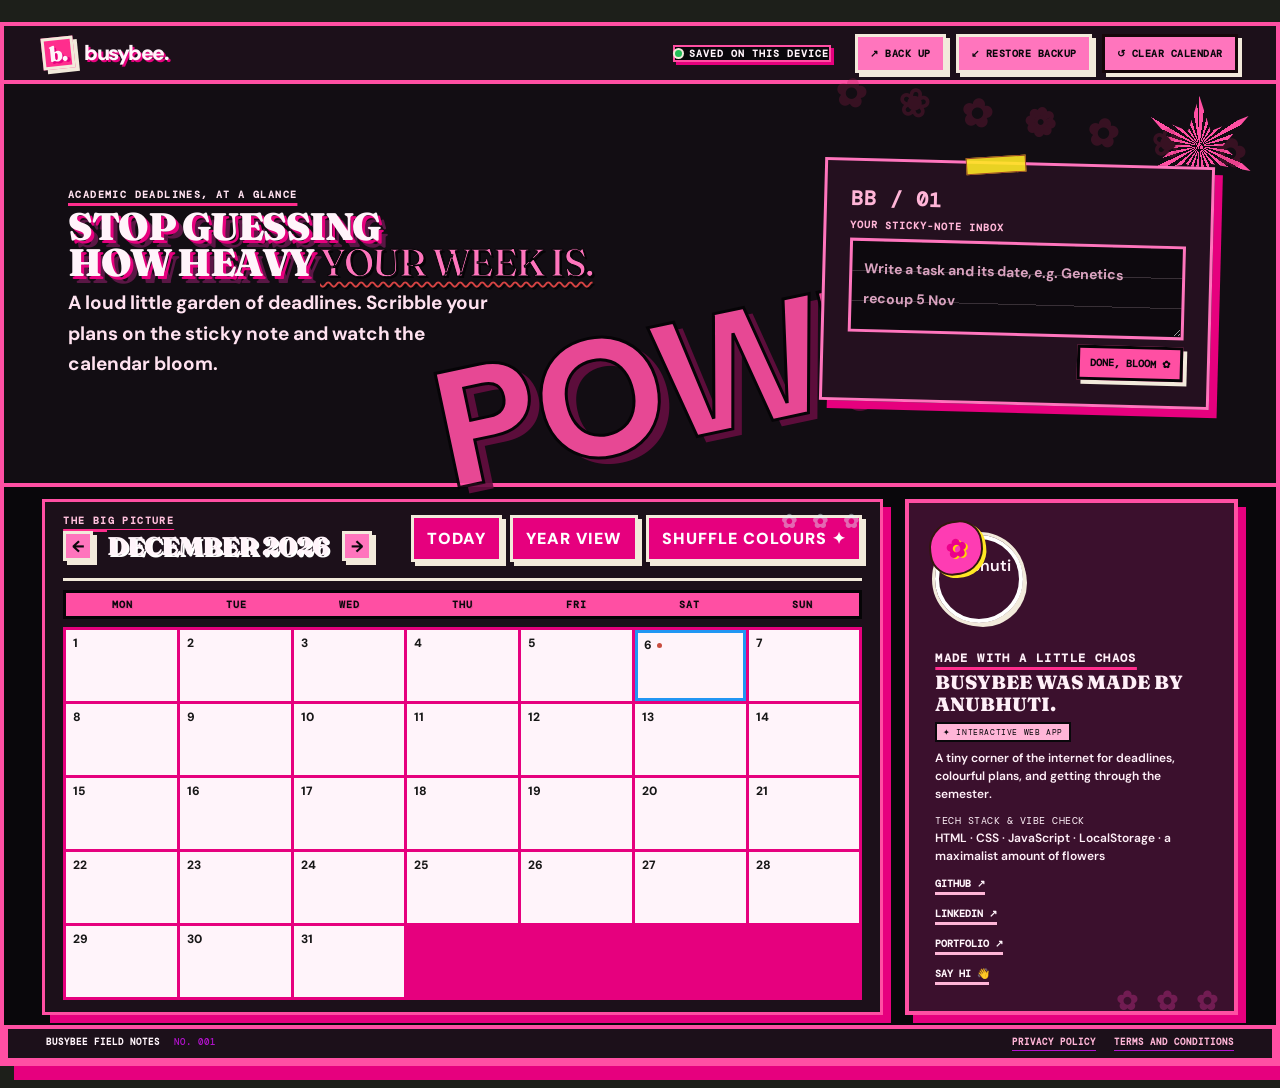
==== commit fb567ee8: "Add yearly calendar view and fairycore layout" ====
--- a/index.html
+++ b/index.html
@@ -1,11 +1,11 @@
 <!doctype html>
 <html lang="en" data-theme="dark">
 <head>
-<meta charset="utf-8"><meta name="viewport" content="width=device-width,initial-scale=1"><meta name="theme-color" content="#120d13"><title>BusyBee | Academic Deadline Calendar</title><link rel="stylesheet" href="styles.css?v=busybee-layout-6"><link rel="stylesheet" href="vibrant.css?v=busybee-layout-6"><link rel="stylesheet" href="maximalist.css?v=busybee-layout-6">
+<meta charset="utf-8"><meta name="viewport" content="width=device-width,initial-scale=1"><meta name="theme-color" content="#120d13"><title>BusyBee | Academic Deadline Calendar</title><link rel="stylesheet" href="styles.css?v=busybee-fairy-1"><link rel="stylesheet" href="vibrant.css?v=busybee-fairy-1"><link rel="stylesheet" href="maximalist.css?v=busybee-fairy-1">
 </head><body><div class="app-shell"><header class="topbar"><a class="wordmark" href="#"><span class="bee-mark">b.</span><span>busybee<span class="dot">.</span></span></a><div class="top-actions"><span class="local-tag"><span class="live-dot"></span> SAVED ON THIS DEVICE</span><button class="icon-button" id="exportBtn">↗ <span>BACK UP</span></button><button class="icon-button" id="importBtn">↙ <span>RESTORE BACKUP</span></button><button class="icon-button clear-calendar-button" id="clearCalendarBtn" title="Remove all deadlines from this calendar">↺ <span>CLEAR CALENDAR</span></button><input type="file" id="importFile" accept="application/json,.json" hidden></div></header>
 <main><section class="intro"><div><p class="eyebrow">ACADEMIC DEADLINES, AT A GLANCE</p><h1>Stop guessing<br>how heavy <em>your week is.</em></h1><p class="intro-copy">A loud little garden of deadlines. Scribble your plans on the sticky note and watch the calendar bloom.</p></div><div class="note-card task-composer"><span class="tape"></span><label class="note-label" for="quickTasks"><span class="note-star" aria-hidden="true">BB / 01</span><span>YOUR STICKY-NOTE INBOX</span></label><textarea id="quickTasks" rows="4" spellcheck="false" placeholder="Write a task and its date, e.g. Genetics recoup 5 Nov" aria-label="Write tasks and dates, one per line"></textarea><button type="button" id="quickTasksDone" class="quick-done">DONE, BLOOM ✿</button></div></section>
-<section class="workspace"><div class="calendar-panel"><div class="calendar-head"><div><p class="eyebrow">THE BIG PICTURE</p><div class="month-row"><button id="prevMonth" class="nav-arrow" aria-label="Previous month">←</button><h2 id="monthTitle">October 2026</h2><button id="nextMonth" class="nav-arrow" aria-label="Next month">→</button></div></div><div class="calendar-actions"><button class="today-button" id="todayBtn">TODAY ↗</button><button class="today-button shuffle-button" id="shuffleColours">SHUFFLE COLOURS ✦</button></div></div><div class="weekdays" aria-hidden="true"><span>MON</span><span>TUE</span><span>WED</span><span>THU</span><span>FRI</span><span>SAT</span><span>SUN</span></div><div class="calendar-grid" id="calendarGrid" aria-label="Monthly calendar"></div></div><aside class="credits-panel" aria-label="BusyBee credits"><div class="credits-avatar-wrap"><div class="credits-flower" aria-hidden="true">✿</div><img class="credits-avatar" src="https://i.pinimg.com/736x/ee/dd/cd/eeddcdb46f9b87b65ce4bc10934b0d46.jpg" alt="Anubhuti" loading="lazy"></div><div class="credits-copy"><p class="eyebrow">MADE WITH A LITTLE CHAOS</p><h3>BusyBee was made by Anubhuti.</h3><span class="specialization-tag">✦ INTERACTIVE WEB APP</span><p>A tiny corner of the internet for deadlines, colourful plans, and getting through the semester.</p><p class="tech-stack"><strong>TECH STACK & VIBE CHECK</strong><br>HTML · CSS · JavaScript · LocalStorage · a maximalist amount of flowers</p><div class="credits-links"><a href="https://github.com/anubhutigoswami125/BusyBee" target="_blank" rel="noreferrer">GITHUB ↗</a><a href="https://www.linkedin.com/in/anubhuti-goswami-b6382137b" target="_blank" rel="noreferrer">LINKEDIN ↗</a><a href="https://anubhutigoswami125.github.io/#ticker" target="_blank" rel="noreferrer">PORTFOLIO ↗</a><a href="mailto:anubhutiworkk@gmail.com">SAY HI 👋</a></div></div></aside>
+<section class="workspace"><div class="calendar-panel"><div class="calendar-head"><div><p class="eyebrow">THE BIG PICTURE</p><div class="month-row"><button id="prevMonth" class="nav-arrow" aria-label="Previous month">←</button><h2 id="monthTitle">October 2026</h2><button id="nextMonth" class="nav-arrow" aria-label="Next month">→</button></div></div><div class="calendar-actions"><button class="today-button" id="todayBtn">TODAY</button><button class="today-button view-toggle" id="viewToggle" aria-pressed="false">YEAR VIEW</button><button class="today-button shuffle-button" id="shuffleColours">SHUFFLE COLOURS ✦</button></div></div><div class="weekdays" aria-hidden="true"><span>MON</span><span>TUE</span><span>WED</span><span>THU</span><span>FRI</span><span>SAT</span><span>SUN</span></div><div class="calendar-grid" id="calendarGrid" aria-label="Monthly calendar"></div><div class="year-grid" id="yearGrid" aria-label="Full year calendar" hidden></div></div><aside class="credits-panel" aria-label="BusyBee credits"><div class="credits-avatar-wrap"><div class="credits-flower" aria-hidden="true">✿</div><img class="credits-avatar" src="https://i.pinimg.com/736x/ee/dd/cd/eeddcdb46f9b87b65ce4bc10934b0d46.jpg" alt="Anubhuti" loading="lazy"></div><div class="credits-copy"><p class="eyebrow">MADE WITH A LITTLE CHAOS</p><h3>BusyBee was made by Anubhuti.</h3><span class="specialization-tag">✦ INTERACTIVE WEB APP</span><p>A tiny corner of the internet for deadlines, colourful plans, and getting through the semester.</p><p class="tech-stack"><strong>TECH STACK & VIBE CHECK</strong><br>HTML · CSS · JavaScript · LocalStorage · a maximalist amount of flowers</p><div class="credits-links"><a href="https://github.com/anubhutigoswami125/BusyBee" target="_blank" rel="noreferrer">GITHUB ↗</a><a href="https://www.linkedin.com/in/anubhuti-goswami-b6382137b" target="_blank" rel="noreferrer">LINKEDIN ↗</a><a href="https://anubhutigoswami125.github.io/#ticker" target="_blank" rel="noreferrer">PORTFOLIO ↗</a><a href="mailto:anubhutiworkk@gmail.com">SAY HI 👋</a></div></div></aside>
 <dialog id="dayNoteDialog" class="day-note-dialog"><div class="day-note-inner"><div class="side-head"><div><h2 id="selectedHeading">Pick a date</h2></div><button type="button" class="close-modal day-note-close" id="closeDayNote" aria-label="Close day details">×</button></div><div id="dayDeadlines" class="day-deadlines"></div><button class="add-deadline" id="addDeadlineBtn"><span>＋</span> ADD A DEADLINE</button></div></dialog></section>
 <footer class="footer"><span>BUSYBEE FIELD NOTES <b>NO. 001</b></span><span class="footer-links"><a href="privacy.html">PRIVACY POLICY</a><a href="terms.html">TERMS AND CONDITIONS</a></span></footer></main></div>
 <dialog id="deadlineDialog" class="modal"><form id="deadlineForm"><div class="modal-top"><p class="eyebrow" id="formEyebrow">PIN IT DOWN</p><button type="button" class="close-modal" id="closeDeadline" aria-label="Close">×</button></div><h2 id="formTitle">Add a deadline<span class="dot">.</span></h2><label>What needs doing?<input id="deadlineTitle" name="title" required maxlength="100" placeholder="e.g. Genetics recoup exam"></label><div class="form-row"><label>Due date<input id="deadlineDate" name="date" type="date" required></label><label>Subject<select id="deadlineSubject" name="subject" required></select></label></div><label>How urgent is it?<select id="deadlineUrgency" name="urgency"><option value="normal">On the horizon</option><option value="important">Needs attention</option><option value="critical">High stakes</option></select></label><label>Notes <span class="optional">(optional)</span><textarea id="deadlineNotes" name="notes" rows="2" maxlength="400" placeholder="Topics, room, what to bring…"></textarea></label><div class="modal-actions"><button type="button" class="delete-button" id="deleteDeadline" hidden>DELETE</button><span></span><button class="save-button" type="submit">SAVE DEADLINE ↗</button></div></form></dialog>
-<div class="toast" id="toast" role="status" aria-live="polite"></div><script src="app.js?v=busybee-layout-6" defer></script></body></html>+<div class="toast" id="toast" role="status" aria-live="polite"></div><script src="app.js?v=busybee-fairy-1" defer></script></body></html>
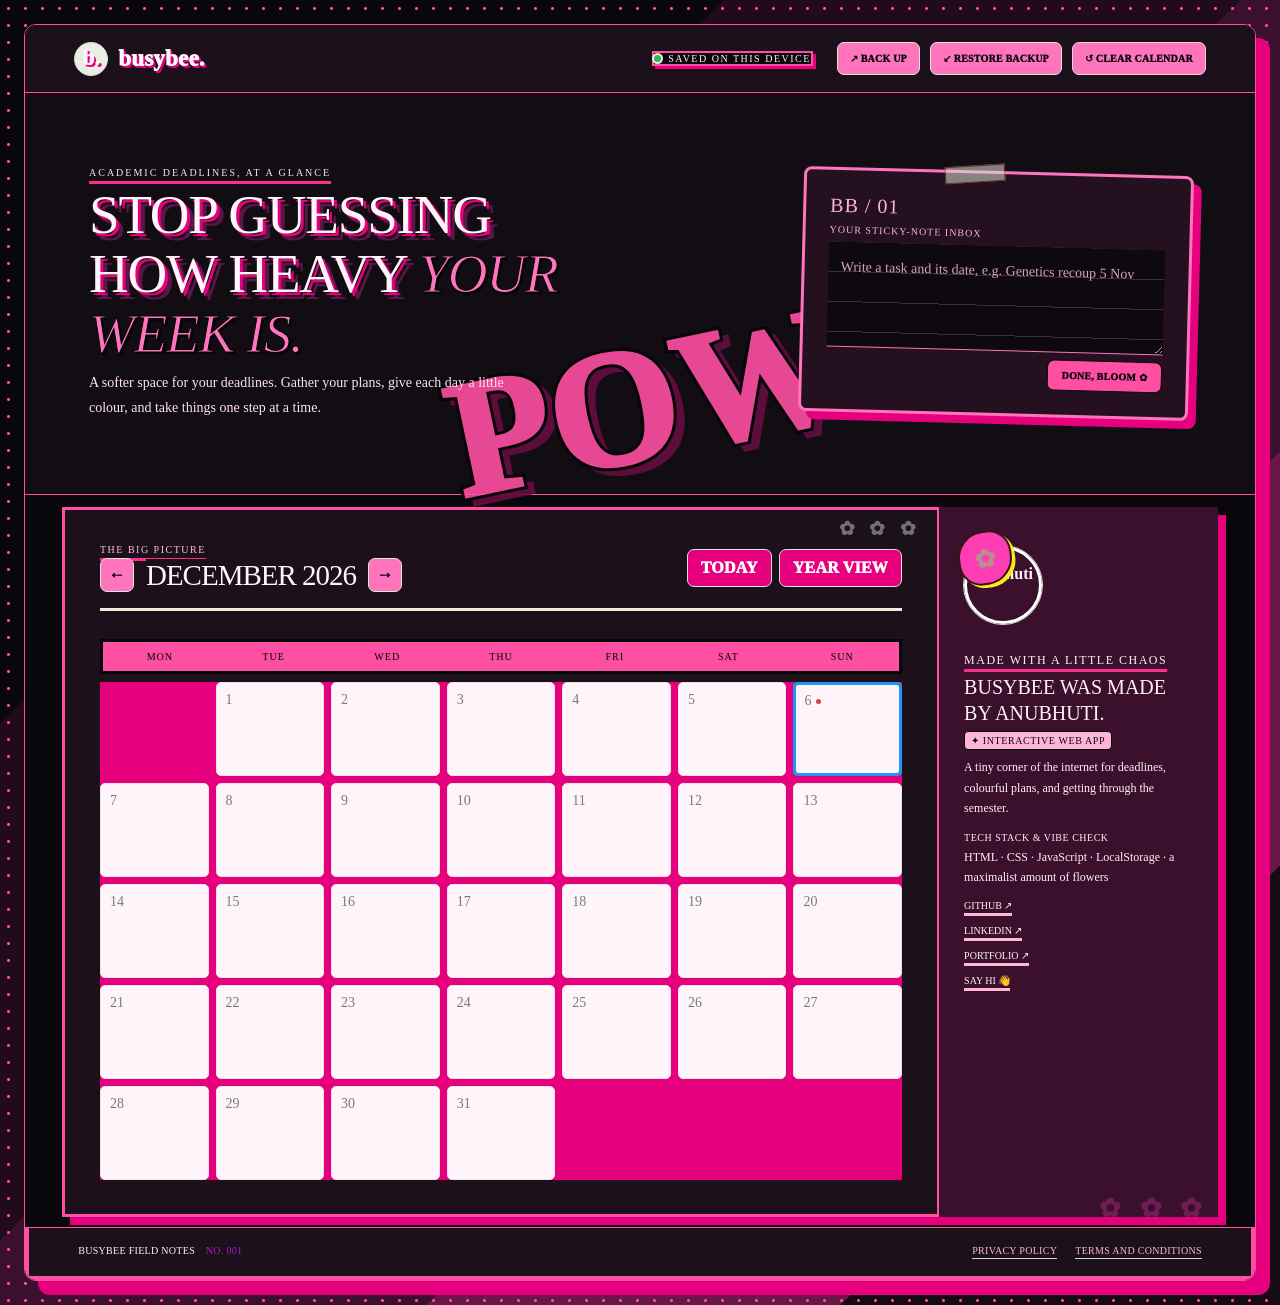
==== commit 0bb14630: "Load calm fairycore theme and refresh cached assets" ====
--- a/index.html
+++ b/index.html
@@ -1,11 +1,11 @@
 <!doctype html>
-<html lang="en" data-theme="dark">
+<html lang="en" data-theme="light">
 <head>
-<meta charset="utf-8"><meta name="viewport" content="width=device-width,initial-scale=1"><meta name="theme-color" content="#120d13"><title>BusyBee | Academic Deadline Calendar</title><link rel="stylesheet" href="styles.css?v=busybee-fairy-1"><link rel="stylesheet" href="vibrant.css?v=busybee-fairy-1"><link rel="stylesheet" href="maximalist.css?v=busybee-fairy-1">
+<meta charset="utf-8"><meta name="viewport" content="width=device-width,initial-scale=1"><meta name="theme-color" content="#f2f1e9"><title>BusyBee | Academic Deadline Calendar</title><link rel="stylesheet" href="styles.css?v=busybee-fairycore-2"><link rel="stylesheet" href="vibrant.css?v=busybee-fairycore-2"><link rel="stylesheet" href="maximalist.css?v=busybee-fairycore-2"><link rel="stylesheet" href="fairycore.css?v=busybee-fairycore-2">
 </head><body><div class="app-shell"><header class="topbar"><a class="wordmark" href="#"><span class="bee-mark">b.</span><span>busybee<span class="dot">.</span></span></a><div class="top-actions"><span class="local-tag"><span class="live-dot"></span> SAVED ON THIS DEVICE</span><button class="icon-button" id="exportBtn">↗ <span>BACK UP</span></button><button class="icon-button" id="importBtn">↙ <span>RESTORE BACKUP</span></button><button class="icon-button clear-calendar-button" id="clearCalendarBtn" title="Remove all deadlines from this calendar">↺ <span>CLEAR CALENDAR</span></button><input type="file" id="importFile" accept="application/json,.json" hidden></div></header>
-<main><section class="intro"><div><p class="eyebrow">ACADEMIC DEADLINES, AT A GLANCE</p><h1>Stop guessing<br>how heavy <em>your week is.</em></h1><p class="intro-copy">A loud little garden of deadlines. Scribble your plans on the sticky note and watch the calendar bloom.</p></div><div class="note-card task-composer"><span class="tape"></span><label class="note-label" for="quickTasks"><span class="note-star" aria-hidden="true">BB / 01</span><span>YOUR STICKY-NOTE INBOX</span></label><textarea id="quickTasks" rows="4" spellcheck="false" placeholder="Write a task and its date, e.g. Genetics recoup 5 Nov" aria-label="Write tasks and dates, one per line"></textarea><button type="button" id="quickTasksDone" class="quick-done">DONE, BLOOM ✿</button></div></section>
+<main><section class="intro"><div><p class="eyebrow">ACADEMIC DEADLINES, AT A GLANCE</p><h1>Stop guessing<br>how heavy <em>your week is.</em></h1><p class="intro-copy">A softer space for your deadlines. Gather your plans, give each day a little colour, and take things one step at a time.</p></div><div class="note-card task-composer"><span class="tape"></span><label class="note-label" for="quickTasks"><span class="note-star" aria-hidden="true">BB / 01</span><span>YOUR STICKY-NOTE INBOX</span></label><textarea id="quickTasks" rows="4" spellcheck="false" placeholder="Write a task and its date, e.g. Genetics recoup 5 Nov" aria-label="Write tasks and dates, one per line"></textarea><button type="button" id="quickTasksDone" class="quick-done">DONE, BLOOM ✿</button></div></section>
 <section class="workspace"><div class="calendar-panel"><div class="calendar-head"><div><p class="eyebrow">THE BIG PICTURE</p><div class="month-row"><button id="prevMonth" class="nav-arrow" aria-label="Previous month">←</button><h2 id="monthTitle">October 2026</h2><button id="nextMonth" class="nav-arrow" aria-label="Next month">→</button></div></div><div class="calendar-actions"><button class="today-button" id="todayBtn">TODAY</button><button class="today-button view-toggle" id="viewToggle" aria-pressed="false">YEAR VIEW</button><button class="today-button shuffle-button" id="shuffleColours">SHUFFLE COLOURS ✦</button></div></div><div class="weekdays" aria-hidden="true"><span>MON</span><span>TUE</span><span>WED</span><span>THU</span><span>FRI</span><span>SAT</span><span>SUN</span></div><div class="calendar-grid" id="calendarGrid" aria-label="Monthly calendar"></div><div class="year-grid" id="yearGrid" aria-label="Full year calendar" hidden></div></div><aside class="credits-panel" aria-label="BusyBee credits"><div class="credits-avatar-wrap"><div class="credits-flower" aria-hidden="true">✿</div><img class="credits-avatar" src="https://i.pinimg.com/736x/ee/dd/cd/eeddcdb46f9b87b65ce4bc10934b0d46.jpg" alt="Anubhuti" loading="lazy"></div><div class="credits-copy"><p class="eyebrow">MADE WITH A LITTLE CHAOS</p><h3>BusyBee was made by Anubhuti.</h3><span class="specialization-tag">✦ INTERACTIVE WEB APP</span><p>A tiny corner of the internet for deadlines, colourful plans, and getting through the semester.</p><p class="tech-stack"><strong>TECH STACK & VIBE CHECK</strong><br>HTML · CSS · JavaScript · LocalStorage · a maximalist amount of flowers</p><div class="credits-links"><a href="https://github.com/anubhutigoswami125/BusyBee" target="_blank" rel="noreferrer">GITHUB ↗</a><a href="https://www.linkedin.com/in/anubhuti-goswami-b6382137b" target="_blank" rel="noreferrer">LINKEDIN ↗</a><a href="https://anubhutigoswami125.github.io/#ticker" target="_blank" rel="noreferrer">PORTFOLIO ↗</a><a href="mailto:anubhutiworkk@gmail.com">SAY HI 👋</a></div></div></aside>
 <dialog id="dayNoteDialog" class="day-note-dialog"><div class="day-note-inner"><div class="side-head"><div><h2 id="selectedHeading">Pick a date</h2></div><button type="button" class="close-modal day-note-close" id="closeDayNote" aria-label="Close day details">×</button></div><div id="dayDeadlines" class="day-deadlines"></div><button class="add-deadline" id="addDeadlineBtn"><span>＋</span> ADD A DEADLINE</button></div></dialog></section>
 <footer class="footer"><span>BUSYBEE FIELD NOTES <b>NO. 001</b></span><span class="footer-links"><a href="privacy.html">PRIVACY POLICY</a><a href="terms.html">TERMS AND CONDITIONS</a></span></footer></main></div>
 <dialog id="deadlineDialog" class="modal"><form id="deadlineForm"><div class="modal-top"><p class="eyebrow" id="formEyebrow">PIN IT DOWN</p><button type="button" class="close-modal" id="closeDeadline" aria-label="Close">×</button></div><h2 id="formTitle">Add a deadline<span class="dot">.</span></h2><label>What needs doing?<input id="deadlineTitle" name="title" required maxlength="100" placeholder="e.g. Genetics recoup exam"></label><div class="form-row"><label>Due date<input id="deadlineDate" name="date" type="date" required></label><label>Subject<select id="deadlineSubject" name="subject" required></select></label></div><label>How urgent is it?<select id="deadlineUrgency" name="urgency"><option value="normal">On the horizon</option><option value="important">Needs attention</option><option value="critical">High stakes</option></select></label><label>Notes <span class="optional">(optional)</span><textarea id="deadlineNotes" name="notes" rows="2" maxlength="400" placeholder="Topics, room, what to bring…"></textarea></label><div class="modal-actions"><button type="button" class="delete-button" id="deleteDeadline" hidden>DELETE</button><span></span><button class="save-button" type="submit">SAVE DEADLINE ↗</button></div></form></dialog>
-<div class="toast" id="toast" role="status" aria-live="polite"></div><script src="app.js?v=busybee-fairy-1" defer></script></body></html>+<div class="toast" id="toast" role="status" aria-live="polite"></div><script src="app.js?v=busybee-fairycore-2" defer></script></body></html>
--- a/maximalist.css
+++ b/maximalist.css
@@ -394,7 +394,7 @@
 @media(max-width:560px){html[data-theme="dark"] .intro{padding:20px!important;gap:18px!important}html[data-theme="dark"] .note-card{padding:16px!important}html[data-theme="dark"] .intro:before{left:3%!important;bottom:26%!important;opacity:.28!important}}
 
 /* Calendar cleanup: hide dates outside the displayed month. */
-.calendar-grid .day-cell.outside{display:none!important}
+.calendar-grid .day-cell.outside{visibility:hidden!important;pointer-events:none!important}
 /* Date numbers: visible at the top-left of each date cell. */
 .calendar-grid .day-cell{position:relative!important}
 .calendar-grid .day-cell .day-number{display:block!important;position:absolute!important;top:6px!important;left:7px!important;z-index:2!important;margin:0!important;padding:0!important;background:transparent!important;border:0!important;color:#171717!important;font:800 12px/1.2 var(--sans,Arial,sans-serif)!important;text-align:left!important}
@@ -455,7 +455,7 @@
 .task-title-only{margin:0;padding:12px 14px;border:2px solid #171017;border-radius:0;background:#fff;color:#171017;font-weight:800;font-size:1rem;box-shadow:4px 4px 0 #ec008c;}
 .day-deadlines{display:grid;gap:12px;}
 
-#calendarGrid{display:grid!important;grid-template-columns:repeat(7,minmax(0,1fr))!important;visibility:visible!important}#calendarGrid .day-cell{display:flex!important;visibility:visible!important;min-width:0}#calendarGrid .day-cell.outside{display:none!important}#calendarGrid .day-cell.has-deadlines{background:var(--subject-color,var(--subject-a,#ff4fa3))!important}#calendarGrid .day-cell.has-deadlines:nth-child(3n+1),#calendarGrid .day-cell.has-deadlines:nth-child(3n+2),#calendarGrid .day-cell.has-deadlines:nth-child(3n){background:var(--subject-color,var(--subject-a,#ff4fa3))!important}.day-note-dialog .empty-day{color:#fff4fa!important;font-weight:800;line-height:1.5}
+#calendarGrid{display:grid!important;grid-template-columns:repeat(7,minmax(0,1fr))!important;visibility:visible!important}#calendarGrid .day-cell{display:flex!important;visibility:visible!important;min-width:0}#calendarGrid .day-cell.outside{visibility:hidden!important;pointer-events:none!important}#calendarGrid .day-cell.has-deadlines{background:var(--subject-color,var(--subject-a,#ff4fa3))!important}#calendarGrid .day-cell.has-deadlines:nth-child(3n+1),#calendarGrid .day-cell.has-deadlines:nth-child(3n+2),#calendarGrid .day-cell.has-deadlines:nth-child(3n){background:var(--subject-color,var(--subject-a,#ff4fa3))!important}.day-note-dialog .empty-day{color:#fff4fa!important;font-weight:800;line-height:1.5}
 
 /* Calendar cells stay simple: colour + date number, no urgency banners. */
 #calendarGrid .day-cell.overdue-cell:after,#calendarGrid .day-cell.due-today-cell:before{display:none!important;content:none!important}
@@ -557,3 +557,82 @@
 
 /* Today indicator: a subtle, slightly stronger border without changing the cell fill. */
 #calendarGrid .day-cell.today{border:2px solid #2196F3!important;outline:3px solid #2196F3!important;outline-offset:-3px!important;box-sizing:border-box!important}
+
+
+/* BUSYBEE FAIRYCORE: quiet watercolor paper, rose ink, botanical details */
+:root{--ink:#744253;--muted:#9b7780;--paper:#f5ece8;--paper2:#eee0df;--line:#d9b9c1;--sans:Georgia,serif;--serif:"Palatino Linotype",Palatino,Georgia,serif;--mono:Georgia,serif}
+html,body{background:#e8d6d3!important;color:#704254!important}
+body{padding:22px 18px 36px!important;background:radial-gradient(ellipse at 18% 8%,#fff6f0 0,transparent 34%),linear-gradient(145deg,#e8d3d4,#f4e7e2 55%,#e7d5dc)!important}
+.app-shell{max-width:1400px!important;background:#f5ece8!important;border:1px solid #d8b7c0!important;box-shadow:0 12px 40px #91627420!important;border-radius:4px!important}
+.app-shell:before{opacity:.045!important}
+.topbar{height:64px!important;border-color:#dfc5ca!important;padding:0 4%!important}
+.wordmark{color:#79465a!important;font-family:var(--serif)!important;font-size:23px!important;letter-spacing:0!important}
+.bee-mark{background:#ead0d8!important;border:1px solid #bd8197!important;color:#82485f!important;transform:none!important}
+.local-tag,.eyebrow{color:#a47a87!important}
+.icon-button,.today-button,.nav-arrow,.quick-done,.add-deadline,.save-button,.delete-button{font-family:Georgia,serif!important;letter-spacing:.2px!important;text-transform:none!important;border-radius:3px!important;box-shadow:none!important}
+.icon-button{border:1px solid #d7b5bf!important;color:#825267!important;background:#fbf4f0!important}
+.icon-button:hover,.today-button:hover{background:#ead5dc!important}
+.intro{min-height:260px!important;padding:38px 5%!important;border-bottom:1px solid #dfc5ca!important;background:radial-gradient(ellipse at 78% 25%,#fff8edaa,transparent 30%),radial-gradient(ellipse at 70% 90%,#dba7bb80,transparent 42%),linear-gradient(115deg,#f2e4df,#e9cbd4 52%,#f4e8df)!important;position:relative!important;overflow:hidden!important}
+.intro:after{content:"✿  ❀   ✧     ❀  ✿";position:absolute;right:4%;top:10%;font-size:clamp(34px,5vw,68px);letter-spacing:12px;color:#b77b91;opacity:.34;pointer-events:none;max-width:45%;line-height:1.8}
+.intro .eyebrow{letter-spacing:2px!important}
+.intro h1{font-family:var(--serif)!important;color:#814b62!important;font-size:clamp(38px,4.6vw,58px)!important;letter-spacing:-1px!important;font-weight:500!important}
+.intro h1 em{color:#b56e89!important}
+.intro-copy{color:#896c75!important;font-family:Georgia,serif!important;font-size:14px!important}
+.note-card{background:#f7e9e6!important;border:1px solid #d8b4bf!important;box-shadow:0 5px 16px #99647718!important;transform:rotate(0deg)!important;border-radius:3px!important;color:#75475b!important}
+.tape{background:#d6a4b3!important;opacity:.45!important}
+.note-label{color:#95677a!important}
+.note-card textarea{background:transparent!important;color:#75475b!important;border:0!important;font-family:Georgia,serif!important}
+.quick-done{background:#a96f86!important;color:#fff8f3!important;border:1px solid #a96f86!important;padding:9px 12px!important}
+.workspace{grid-template-columns:minmax(0,1fr) 290px!important;background:#f5ece8!important}
+.calendar-panel{background:#f7efeb!important;background-image:none!important;border-right:1px solid #dfc5ca!important;padding:30px 4%!important}
+.calendar-head{align-items:center!important;margin-bottom:18px!important}
+.month-row{gap:12px!important}
+.month-row h2{font-family:var(--serif)!important;color:#814b62!important;font-size:30px!important;font-weight:500!important}
+.nav-arrow{border:1px solid #d7b5bf!important;color:#87566b!important;background:#fbf4f0!important;border-radius:50%!important}
+.today-button{background:#ead6dc!important;color:#7d4c61!important;border:1px solid #d5afbb!important;padding:9px 13px!important}
+.calendar-actions{display:flex!important;gap:7px!important;flex-wrap:wrap!important}
+.shuffle-button{display:none!important}
+.weekdays{color:#a07786!important;font-family:Georgia,serif!important;letter-spacing:1px!important}
+.weekdays span{padding:8px 0!important}
+.calendar-grid{gap:6px!important}
+.calendar-grid .day-cell{min-height:clamp(66px,8vw,100px)!important;background:#fbf6f2!important;border:1px solid #e2cdd0!important;box-shadow:none!important;border-radius:2px!important;color:#87566b!important;padding:8px!important;transition:background .15s,border-color .15s!important}
+.calendar-grid .day-cell *{display:block!important}
+.calendar-grid .day-cell .day-number{position:static!important;align-self:flex-start!important;background:transparent!important;border:0!important;color:#87566b!important;font:16px Georgia,serif!important;padding:0!important}
+.calendar-grid .day-cell.has-deadlines{background:var(--subject-a,#efd9df)!important;border:1px solid #d3aeba!important}
+.calendar-grid .day-cell.today{border:2px solid #2196f3!important;outline:2px solid #2196f3!important;outline-offset:-3px!important}
+.calendar-grid .day-cell.selected{box-shadow:inset 0 0 0 1px #a96f86!important;border-color:#a96f86!important}
+.calendar-grid .day-cell.outside{background:#f1e9e5!important;opacity:.45!important}
+.calendar-grid .day-cell:hover{transform:none!important;border-color:#b98298!important}
+.credits-panel,.side-panel{background:#f1e3e1!important;border:0!important;box-shadow:none!important;color:#805365!important}
+.credits-panel{border-left:1px solid #dfc5ca!important;display:flex!important;flex-direction:column!important;align-items:flex-start!important;justify-content:flex-start!important;padding:26px!important;gap:14px!important}
+.credits-avatar{border:2px solid #f9efec!important;outline:1px solid #c89baa!important;box-shadow:none!important}
+.credits-flower{color:#b77b91!important;text-shadow:none!important}
+.credits-copy h3{font-family:var(--serif)!important;color:#805365!important;font-size:20px!important}
+.specialization-tag{background:#ead2d9!important;color:#88576b!important;border:1px solid #d8b4bf!important;font-family:Georgia,serif!important}
+.tech-stack,.credits-copy p{color:#977784!important}
+.credits-links a{color:#88576b!important;border-color:#d3aeba!important}
+.footer{color:#a17d89!important;border-color:#dfc5ca!important;font-family:Georgia,serif!important;letter-spacing:.3px!important}
+.footer-links a{color:#986b7b!important;border-color:#d6b6bf!important}
+.day-note-dialog,.modal{background:#f8efeb!important;color:#75475b!important;border:1px solid #d5b3bd!important;border-radius:4px!important;box-shadow:0 12px 40px #70425425!important}
+.day-note-dialog::backdrop,.modal::backdrop{background:#5c3c4c55!important;backdrop-filter:blur(4px)}
+.day-note-inner,.modal form{color:#75475b!important}
+.side-head h2,.modal h2{font-family:var(--serif)!important;color:#814b62!important}
+.add-deadline,.save-button{background:#a96f86!important;color:#fff8f3!important;border:1px solid #a96f86!important}
+.deadline-card,.subject-row{background:#fcf5f1!important;border:1px solid #e0c8ce!important;color:#75475b!important}
+.empty-day{background:#fbf5f1!important;border:1px dashed #d7b5bf!important;color:#a17d89!important}
+.modal input,.modal select,.modal textarea{background:#fff9f5!important;border:1px solid #dfc5ca!important;color:#75475b!important}
+.close-modal{color:#87566b!important}
+.year-grid{display:grid!important;grid-template-columns:repeat(3,minmax(0,1fr))!important;gap:16px!important}
+.year-grid[hidden],.calendar-grid[hidden],.weekdays[hidden]{display:none!important}
+.year-month{background:#fbf5f1!important;border:1px solid #dfc5ca!important;padding:13px!important;min-width:0!important}
+.year-month-title{display:block!important;width:100%!important;text-align:left!important;background:transparent!important;border:0!important;color:#89566b!important;font:20px Georgia,serif!important;padding:0 0 9px!important;cursor:pointer!important}
+.year-weekdays,.year-days{display:grid!important;grid-template-columns:repeat(7,minmax(0,1fr))!important;gap:3px!important;text-align:center!important}
+.year-weekdays{font:10px Georgia,serif!important;color:#b18492!important;padding-bottom:5px!important}
+.year-day{min-width:0!important;aspect-ratio:1!important;border:0!important;background:transparent!important;color:#896172!important;font:11px Georgia,serif!important;padding:0!important;border-radius:50%!important;cursor:pointer!important}
+.year-day.blank{pointer-events:none!important}
+.year-day.has-tasks{background:var(--year-task-color,#e6c4cf)!important;color:#684052!important;font-weight:bold!important}
+.year-day.today{outline:1.5px solid #2196f3!important;outline-offset:-1px!important}
+.year-day.selected{box-shadow:inset 0 0 0 1px #a96f86!important}
+.year-day:hover{background:#ead5dc!important}
+@media(max-width:900px){.workspace{grid-template-columns:1fr!important}.credits-panel{border-left:0!important;border-top:1px solid #dfc5ca!important;display:grid!important;grid-template-columns:80px minmax(0,1fr)!important}.year-grid{grid-template-columns:repeat(2,minmax(0,1fr))!important}}
+@media(max-width:560px){body{padding:8px!important}.intro{padding:24px 5%!important;min-height:220px!important;gap:12px!important;align-items:flex-start!important}.intro:after{font-size:28px!important;right:2%!important}.intro h1{font-size:34px!important}.note-card{width:170px!important;margin:0!important;padding:14px!important}.calendar-panel{padding:18px 10px!important}.calendar-head{align-items:flex-start!important;gap:12px!important;flex-direction:column!important}.calendar-grid{gap:3px!important}.calendar-grid .day-cell{min-height:48px!important;padding:5px!important}.calendar-grid .day-cell .day-number{font-size:13px!important}.year-grid{grid-template-columns:repeat(2,minmax(0,1fr))!important;gap:8px!important}.year-month{padding:8px!important}.year-month-title{font-size:16px!important}.year-day{font-size:9px!important}.topbar{padding:0 12px!important}.top-actions{gap:5px!important;flex-wrap:wrap!important}.local-tag{display:none!important}.icon-button{padding:7px!important;font-size:9px!important}}
--- a/fairycore.css
+++ b/fairycore.css
@@ -0,0 +1,128 @@
+/* BusyBee | quiet fairycore theme
+   A calm, botanical palette with generous whitespace and soft paper surfaces. */
+:root{
+  color-scheme:light;
+  --fc-ink:#465449;
+  --fc-muted:#879187;
+  --fc-paper:#fbfaf5;
+  --fc-paper-warm:#f4f1e8;
+  --fc-sage:#a8b8a0;
+  --fc-sage-deep:#71866f;
+  --fc-rose:#d9b8b8;
+  --fc-line:#e5e3d9;
+  --fc-shadow:0 8px 28px rgba(83,101,83,.07);
+}
+html,body{min-height:100%;background:#f2f1e9!important;color:var(--fc-ink)!important}
+body{
+ padding:24px!important;
+ background:
+  radial-gradient(ellipse at 12% 8%,rgba(255,255,255,.95),transparent 38%),
+  radial-gradient(ellipse at 90% 88%,rgba(213,224,207,.42),transparent 35%),
+  #f2f1e9!important;
+ font-family:Georgia,"Times New Roman",serif!important;
+}
+.app-shell{
+ max-width:1380px!important;margin:0 auto!important;background:var(--fc-paper)!important;
+ border:1px solid #e7e5dc!important;border-radius:12px!important;
+ box-shadow:0 18px 55px rgba(70,84,73,.08)!important;overflow:hidden!important;
+}
+.app-shell:before,.app-shell:after,.intro:after{display:none!important;content:none!important}
+.topbar{height:68px!important;padding:0 4%!important;background:#fbfaf5!important;border-bottom:1px solid var(--fc-line)!important}
+.wordmark{font:600 23px Georgia,serif!important;letter-spacing:.2px!important;color:#5d725f!important}
+.wordmark .dot{color:#b78e91!important}
+.bee-mark{width:34px!important;height:34px!important;display:grid!important;place-items:center!important;border-radius:50%!important;background:#e8eee3!important;border:1px solid #d4dfd0!important;color:#71866f!important;box-shadow:none!important;transform:none!important}
+.local-tag,.eyebrow{color:#899789!important;letter-spacing:1.5px!important;font:10px Georgia,serif!important}
+.icon-button,.today-button,.nav-arrow,.quick-done,.add-deadline,.save-button,.delete-button,.modal button{
+ border-radius:7px!important;box-shadow:none!important;text-transform:none!important;letter-spacing:.2px!important;font-family:Georgia,serif!important
+}
+.icon-button{background:#f7f7f1!important;color:#657766!important;border:1px solid #dfe4d9!important}
+.clear-calendar-button{background:#f8eeee!important;color:#9a686a!important;border-color:#ead8d7!important}
+.intro{
+ min-height:0!important;padding:54px 5%!important;gap:34px!important;align-items:center!important;
+ background:linear-gradient(115deg,#f6f5ed 0%,#f0f3eb 55%,#f5eeee 100%)!important;
+ border-bottom:1px solid var(--fc-line)!important;
+}
+.intro h1{font:500 clamp(36px,4.3vw,56px)/1.08 Georgia,serif!important;letter-spacing:-1.2px!important;color:#596e5b!important;text-shadow:none!important}
+.intro h1 em{font-style:italic!important;color:#ad8589!important;-webkit-text-stroke:0!important;text-shadow:none!important;text-decoration:none!important}
+.intro-copy{max-width:440px!important;color:#828d81!important;font:14px/1.8 Georgia,serif!important}
+.note-card{
+ width:min(350px,40%)!important;min-height:0!important;margin:0!important;padding:22px!important;
+ background:#fffdf7!important;border:1px solid #e7e0d2!important;border-radius:8px!important;
+ box-shadow:0 7px 22px rgba(100,89,67,.08)!important;transform:rotate(-.5deg)!important;color:#657365!important
+}
+.note-card:before,.tape{background:#d9e2d2!important;opacity:.55!important}
+.note-label{color:#849383!important;font:10px Georgia,serif!important;letter-spacing:1px!important}
+#quickTasks{min-height:105px!important;background:repeating-linear-gradient(transparent 0 28px,#eeeee5 28px 29px)!important;border:0!important;border-bottom:1px solid #e4e5dc!important;color:#536453!important;font:14px/1.8 Georgia,serif!important}
+#quickTasks::placeholder{color:#a6ada2!important}
+.quick-done{background:#879c83!important;color:white!important;border:1px solid #879c83!important;padding:9px 14px!important}
+.workspace{grid-template-columns:minmax(0,1fr) 280px!important;gap:0!important;background:#fbfaf5!important}
+.calendar-panel{padding:34px 4%!important;background:#fbfaf5!important;border-right:1px solid var(--fc-line)!important}
+.calendar-head{margin-bottom:20px!important}
+.month-row h2{font:500 29px Georgia,serif!important;color:#657b66!important;text-shadow:none!important}
+.nav-arrow{width:34px!important;height:34px!important;background:#f3f5ef!important;border:1px solid #dfe5da!important;color:#70866f!important}
+.today-button{background:#edf1e9!important;color:#687c68!important;border:1px solid #dce4d8!important;padding:9px 13px!important}
+.weekdays{color:#9aa397!important;font:10px Georgia,serif!important;letter-spacing:1px!important}
+.weekdays span{padding:9px 0!important}
+.calendar-grid{gap:7px!important;background:transparent!important;border:0!important}
+.calendar-grid .day-cell{
+ display:flex!important;visibility:visible!important;min-width:0!important;min-height:clamp(66px,7.5vw,94px)!important;
+ padding:9px!important;background:#fffefa!important;color:#6f7f70!important;
+ border:1px solid #e8e8df!important;border-radius:5px!important;box-shadow:none!important;
+ font:14px Georgia,serif!important;transition:background .15s,border-color .15s!important
+}
+.calendar-grid .day-cell *{display:block!important}
+.calendar-grid .day-cell .day-number{position:static!important;align-self:flex-start!important;background:transparent!important;border:0!important;color:#718071!important;font:14px Georgia,serif!important;padding:0!important}
+.calendar-grid .day-cell.outside{visibility:hidden!important;pointer-events:none!important;background:transparent!important;border-color:transparent!important;opacity:0!important}
+.calendar-grid .day-cell.has-deadlines,.calendar-grid .day-cell.has-deadlines:nth-child(n){background:var(--subject-a,#e2eadf)!important;border-color:#d5e0d1!important}
+.calendar-grid .day-cell.today{border:1px solid #8da58a!important;outline:1px solid #8da58a!important;outline-offset:-3px!important}
+.calendar-grid .day-cell.selected{box-shadow:inset 0 0 0 1px #9aaf96!important;border-color:#9aaf96!important}
+.calendar-grid .day-cell:hover{transform:none!important;border-color:#b9c9b4!important;background:#f6f8f1!important}
+.credits-panel{
+ display:flex!important;flex-direction:column!important;align-items:flex-start!important;justify-content:flex-start!important;gap:15px!important;
+ padding:32px 25px!important;background:#f4f3eb!important;border:0!important;border-left:1px solid var(--fc-line)!important;box-shadow:none!important;color:#6d7d6d!important
+}
+.credits-avatar-wrap{min-height:92px!important}
+.credits-avatar{width:78px!important;height:78px!important;border:3px solid #fff!important;outline:1px solid #d7dfd2!important;box-shadow:none!important}
+.credits-flower{color:#b78e91!important;text-shadow:none!important}
+.credits-copy h3{font:500 20px/1.3 Georgia,serif!important;color:#657b66!important}
+.credits-copy p,.tech-stack{font:12px/1.7 Georgia,serif!important;color:#899388!important}
+.specialization-tag{background:#e9eee5!important;color:#728571!important;border:1px solid #dce5d8!important;border-radius:4px!important;font:10px Georgia,serif!important}
+.credits-links{gap:9px 14px!important}
+.credits-links a,.footer-links a{font:10px Georgia,serif!important;color:#788b78!important;border-color:#cbd8c8!important}
+.footer{padding:17px 4%!important;background:#f7f6f0!important;border-top:1px solid var(--fc-line)!important;color:#9a9f93!important;font:10px Georgia,serif!important}
+.day-note-dialog,.modal{background:#fbfaf5!important;color:#596b5b!important;border:1px solid #dfe5d9!important;border-radius:9px!important;box-shadow:0 18px 55px rgba(53,70,55,.18)!important}
+.day-note-dialog::backdrop,.modal::backdrop{background:rgba(55,68,55,.28)!important;backdrop-filter:blur(3px)}
+.day-note-inner,.modal form{color:#596b5b!important}
+.side-head h2,.modal h2{font:500 27px Georgia,serif!important;color:#657b66!important}
+.day-note-dialog .deadline-card,.deadline-card,.subject-row{background:#f5f5ed!important;border:1px solid #e1e5da!important;border-left:4px solid var(--card-color,#a9bda4)!important;border-radius:5px!important;box-shadow:none!important;color:#607161!important}
+.day-note-dialog .deadline-card h3,.deadline-card h3{color:#607161!important}
+.day-note-dialog .deadline-meta,.deadline-meta,.deadline-notes{color:#929b8f!important}
+.add-deadline,.save-button{background:#879c83!important;color:#fff!important;border:1px solid #879c83!important}
+.delete-button{background:#f8eeee!important;color:#9a686a!important;border:1px solid #ead8d7!important}
+.close-modal{color:#788b78!important}
+.modal input,.modal select,.modal textarea{background:#fffefa!important;border:1px solid #dfe5d9!important;border-radius:5px!important;color:#596b5b!important}
+.empty-day{background:#f6f5ef!important;border:1px dashed #d7dfd3!important;color:#929b8f!important}
+.toast{background:#e4ebdf!important;color:#566b57!important;border:1px solid #d2ddcc!important;box-shadow:var(--fc-shadow)!important}
+.year-grid{gap:14px!important}
+.year-month{background:#fffefa!important;border:1px solid #e6e8df!important;border-radius:6px!important}
+.year-month-title{color:#718571!important;font:18px Georgia,serif!important}
+.year-weekdays{color:#a0aa9d!important}
+.year-day{color:#748574!important}
+.year-day.has-tasks{background:#e3ebdf!important;color:#5d725f!important}
+.year-day.today{outline:1px solid #8da58a!important}
+@media(max-width:900px){
+ body{padding:12px!important}
+ .workspace{grid-template-columns:1fr!important}
+ .credits-panel{border-left:0!important;border-top:1px solid var(--fc-line)!important;display:grid!important;grid-template-columns:80px minmax(0,1fr)!important;padding:22px!important}
+}
+@media(max-width:680px){
+ .intro{padding:28px 5%!important;flex-direction:column!important;align-items:flex-start!important;gap:18px!important}
+ .note-card{width:100%!important;margin:0!important}
+ .calendar-panel{padding:22px 12px!important}
+ .calendar-head{align-items:flex-start!important;gap:12px!important;flex-direction:column!important}
+ .calendar-grid{gap:4px!important}
+ .calendar-grid .day-cell{min-height:53px!important;padding:6px!important}
+ .calendar-grid .day-cell .day-number{font-size:12px!important}
+ .year-grid{grid-template-columns:repeat(2,minmax(0,1fr))!important;gap:8px!important}
+}
+@media(prefers-reduced-motion:reduce){*,*::before,*::after{scroll-behavior:auto!important;transition:none!important;animation:none!important}}
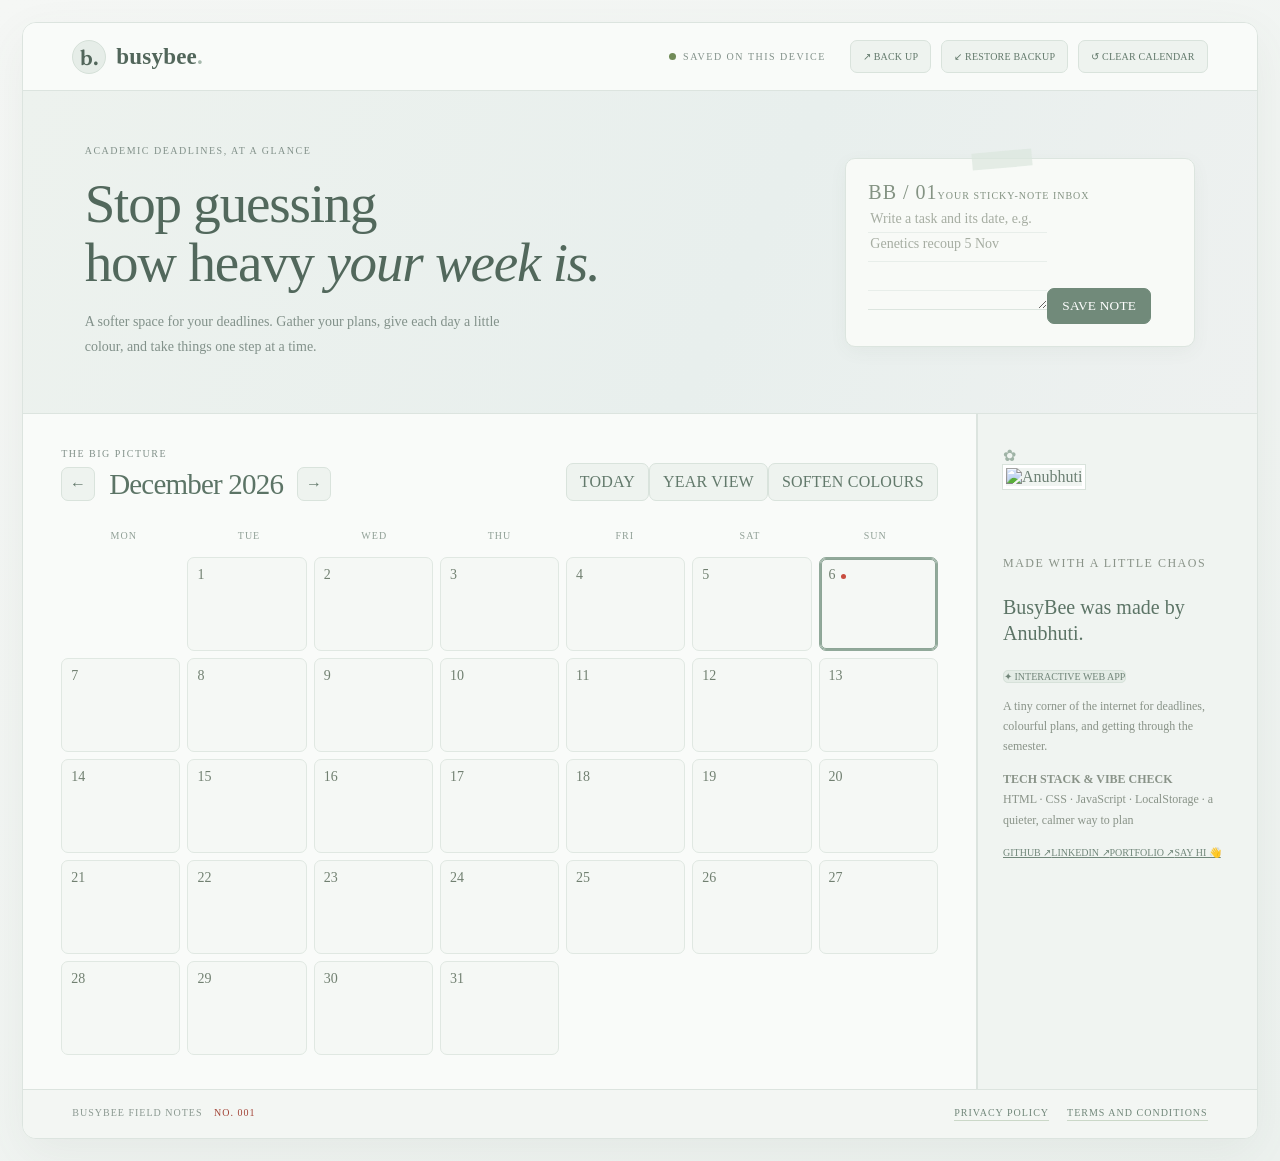
==== commit c8c30abe: "Remove pop-art stylesheets and apply calm cool visual theme" ====
--- a/index.html
+++ b/index.html
@@ -1,10 +1,179 @@
 <!doctype html>
 <html lang="en" data-theme="light">
 <head>
-<meta charset="utf-8"><meta name="viewport" content="width=device-width,initial-scale=1"><meta name="theme-color" content="#f2f1e9"><title>BusyBee | Academic Deadline Calendar</title><link rel="stylesheet" href="styles.css?v=busybee-fairycore-2"><link rel="stylesheet" href="vibrant.css?v=busybee-fairycore-2"><link rel="stylesheet" href="maximalist.css?v=busybee-fairycore-2"><link rel="stylesheet" href="fairycore.css?v=busybee-fairycore-2">
+<meta charset="utf-8"><meta name="viewport" content="width=device-width,initial-scale=1"><meta name="theme-color" content="#f4f6f2"><title>BusyBee | Academic Deadline Calendar</title><link rel="stylesheet" href="styles.css?v=busybee-calm-3"><link rel="stylesheet" href="fairycore.css?v=busybee-calm-3">
+<style id="busybee-fairycore-emergency">
+/* BusyBee | quiet fairycore theme
+   A calm, botanical palette with generous whitespace and soft paper surfaces. */
+:root{
+  color-scheme:light;
+  --fc-ink:#465449;
+  --fc-muted:#879187;
+  --fc-paper:#fbfaf5;
+  --fc-paper-warm:#f4f1e8;
+  --fc-sage:#a8b8a0;
+  --fc-sage-deep:#71866f;
+  --fc-rose:#d9b8b8;
+  --fc-line:#e5e3d9;
+  --fc-shadow:0 8px 28px rgba(83,101,83,.07);
+}
+html,body{min-height:100%;background:#f2f1e9!important;color:var(--fc-ink)!important}
+body{
+ padding:24px!important;
+ background:
+  radial-gradient(ellipse at 12% 8%,rgba(255,255,255,.95),transparent 38%),
+  radial-gradient(ellipse at 90% 88%,rgba(213,224,207,.42),transparent 35%),
+  #f2f1e9!important;
+ font-family:Georgia,"Times New Roman",serif!important;
+}
+.app-shell{
+ max-width:1380px!important;margin:0 auto!important;background:var(--fc-paper)!important;
+ border:1px solid #e7e5dc!important;border-radius:12px!important;
+ box-shadow:0 18px 55px rgba(70,84,73,.08)!important;overflow:hidden!important;
+}
+.app-shell:before,.app-shell:after,.intro:after{display:none!important;content:none!important}
+.topbar{height:68px!important;padding:0 4%!important;background:#fbfaf5!important;border-bottom:1px solid var(--fc-line)!important}
+.wordmark{font:600 23px Georgia,serif!important;letter-spacing:.2px!important;color:#5d725f!important}
+.wordmark .dot{color:#b78e91!important}
+.bee-mark{width:34px!important;height:34px!important;display:grid!important;place-items:center!important;border-radius:50%!important;background:#e8eee3!important;border:1px solid #d4dfd0!important;color:#71866f!important;box-shadow:none!important;transform:none!important}
+.local-tag,.eyebrow{color:#899789!important;letter-spacing:1.5px!important;font:10px Georgia,serif!important}
+.icon-button,.today-button,.nav-arrow,.quick-done,.add-deadline,.save-button,.delete-button,.modal button{
+ border-radius:7px!important;box-shadow:none!important;text-transform:none!important;letter-spacing:.2px!important;font-family:Georgia,serif!important
+}
+.icon-button{background:#f7f7f1!important;color:#657766!important;border:1px solid #dfe4d9!important}
+.clear-calendar-button{background:#f8eeee!important;color:#9a686a!important;border-color:#ead8d7!important}
+.intro{
+ min-height:0!important;padding:54px 5%!important;gap:34px!important;align-items:center!important;
+ background:linear-gradient(115deg,#f6f5ed 0%,#f0f3eb 55%,#f5eeee 100%)!important;
+ border-bottom:1px solid var(--fc-line)!important;
+}
+.intro h1{font:500 clamp(36px,4.3vw,56px)/1.08 Georgia,serif!important;letter-spacing:-1.2px!important;color:#596e5b!important;text-shadow:none!important}
+.intro h1 em{font-style:italic!important;color:#ad8589!important;-webkit-text-stroke:0!important;text-shadow:none!important;text-decoration:none!important}
+.intro-copy{max-width:440px!important;color:#828d81!important;font:14px/1.8 Georgia,serif!important}
+.note-card{
+ width:min(350px,40%)!important;min-height:0!important;margin:0!important;padding:22px!important;
+ background:#fffdf7!important;border:1px solid #e7e0d2!important;border-radius:8px!important;
+ box-shadow:0 7px 22px rgba(100,89,67,.08)!important;transform:rotate(-.5deg)!important;color:#657365!important
+}
+.note-card:before,.tape{background:#d9e2d2!important;opacity:.55!important}
+.note-label{color:#849383!important;font:10px Georgia,serif!important;letter-spacing:1px!important}
+#quickTasks{min-height:105px!important;background:repeating-linear-gradient(transparent 0 28px,#eeeee5 28px 29px)!important;border:0!important;border-bottom:1px solid #e4e5dc!important;color:#536453!important;font:14px/1.8 Georgia,serif!important}
+#quickTasks::placeholder{color:#a6ada2!important}
+.quick-done{background:#879c83!important;color:white!important;border:1px solid #879c83!important;padding:9px 14px!important}
+.workspace{grid-template-columns:minmax(0,1fr) 280px!important;gap:0!important;background:#fbfaf5!important}
+.calendar-panel{padding:34px 4%!important;background:#fbfaf5!important;border-right:1px solid var(--fc-line)!important}
+.calendar-head{margin-bottom:20px!important}
+.month-row h2{font:500 29px Georgia,serif!important;color:#657b66!important;text-shadow:none!important}
+.nav-arrow{width:34px!important;height:34px!important;background:#f3f5ef!important;border:1px solid #dfe5da!important;color:#70866f!important}
+.today-button{background:#edf1e9!important;color:#687c68!important;border:1px solid #dce4d8!important;padding:9px 13px!important}
+.weekdays{color:#9aa397!important;font:10px Georgia,serif!important;letter-spacing:1px!important}
+.weekdays span{padding:9px 0!important}
+.calendar-grid{gap:7px!important;background:transparent!important;border:0!important}
+.calendar-grid .day-cell{
+ display:flex!important;visibility:visible!important;min-width:0!important;min-height:clamp(66px,7.5vw,94px)!important;
+ padding:9px!important;background:#fffefa!important;color:#6f7f70!important;
+ border:1px solid #e8e8df!important;border-radius:5px!important;box-shadow:none!important;
+ font:14px Georgia,serif!important;transition:background .15s,border-color .15s!important
+}
+.calendar-grid .day-cell *{display:block!important}
+.calendar-grid .day-cell .day-number{position:static!important;align-self:flex-start!important;background:transparent!important;border:0!important;color:#718071!important;font:14px Georgia,serif!important;padding:0!important}
+.calendar-grid .day-cell.outside{visibility:hidden!important;pointer-events:none!important;background:transparent!important;border-color:transparent!important;opacity:0!important}
+.calendar-grid .day-cell.has-deadlines,.calendar-grid .day-cell.has-deadlines:nth-child(n){background:var(--subject-a,#e2eadf)!important;border-color:#d5e0d1!important}
+.calendar-grid .day-cell.today{border:1px solid #8da58a!important;outline:1px solid #8da58a!important;outline-offset:-3px!important}
+.calendar-grid .day-cell.selected{box-shadow:inset 0 0 0 1px #9aaf96!important;border-color:#9aaf96!important}
+.calendar-grid .day-cell:hover{transform:none!important;border-color:#b9c9b4!important;background:#f6f8f1!important}
+.credits-panel{
+ display:flex!important;flex-direction:column!important;align-items:flex-start!important;justify-content:flex-start!important;gap:15px!important;
+ padding:32px 25px!important;background:#f4f3eb!important;border:0!important;border-left:1px solid var(--fc-line)!important;box-shadow:none!important;color:#6d7d6d!important
+}
+.credits-avatar-wrap{min-height:92px!important}
+.credits-avatar{width:78px!important;height:78px!important;border:3px solid #fff!important;outline:1px solid #d7dfd2!important;box-shadow:none!important}
+.credits-flower{color:#b78e91!important;text-shadow:none!important}
+.credits-copy h3{font:500 20px/1.3 Georgia,serif!important;color:#657b66!important}
+.credits-copy p,.tech-stack{font:12px/1.7 Georgia,serif!important;color:#899388!important}
+.specialization-tag{background:#e9eee5!important;color:#728571!important;border:1px solid #dce5d8!important;border-radius:4px!important;font:10px Georgia,serif!important}
+.credits-links{gap:9px 14px!important}
+.credits-links a,.footer-links a{font:10px Georgia,serif!important;color:#788b78!important;border-color:#cbd8c8!important}
+.footer{padding:17px 4%!important;background:#f7f6f0!important;border-top:1px solid var(--fc-line)!important;color:#9a9f93!important;font:10px Georgia,serif!important}
+.day-note-dialog,.modal{background:#fbfaf5!important;color:#596b5b!important;border:1px solid #dfe5d9!important;border-radius:9px!important;box-shadow:0 18px 55px rgba(53,70,55,.18)!important}
+.day-note-dialog::backdrop,.modal::backdrop{background:rgba(55,68,55,.28)!important;backdrop-filter:blur(3px)}
+.day-note-inner,.modal form{color:#596b5b!important}
+.side-head h2,.modal h2{font:500 27px Georgia,serif!important;color:#657b66!important}
+.day-note-dialog .deadline-card,.deadline-card,.subject-row{background:#f5f5ed!important;border:1px solid #e1e5da!important;border-left:4px solid var(--card-color,#a9bda4)!important;border-radius:5px!important;box-shadow:none!important;color:#607161!important}
+.day-note-dialog .deadline-card h3,.deadline-card h3{color:#607161!important}
+.day-note-dialog .deadline-meta,.deadline-meta,.deadline-notes{color:#929b8f!important}
+.add-deadline,.save-button{background:#879c83!important;color:#fff!important;border:1px solid #879c83!important}
+.delete-button{background:#f8eeee!important;color:#9a686a!important;border:1px solid #ead8d7!important}
+.close-modal{color:#788b78!important}
+.modal input,.modal select,.modal textarea{background:#fffefa!important;border:1px solid #dfe5d9!important;border-radius:5px!important;color:#596b5b!important}
+.empty-day{background:#f6f5ef!important;border:1px dashed #d7dfd3!important;color:#929b8f!important}
+.toast{background:#e4ebdf!important;color:#566b57!important;border:1px solid #d2ddcc!important;box-shadow:var(--fc-shadow)!important}
+.year-grid{gap:14px!important}
+.year-month{background:#fffefa!important;border:1px solid #e6e8df!important;border-radius:6px!important}
+.year-month-title{color:#718571!important;font:18px Georgia,serif!important}
+.year-weekdays{color:#a0aa9d!important}
+.year-day{color:#748574!important}
+.year-day.has-tasks{background:#e3ebdf!important;color:#5d725f!important}
+.year-day.today{outline:1px solid #8da58a!important}
+@media(max-width:900px){
+ body{padding:12px!important}
+ .workspace{grid-template-columns:1fr!important}
+ .credits-panel{border-left:0!important;border-top:1px solid var(--fc-line)!important;display:grid!important;grid-template-columns:80px minmax(0,1fr)!important;padding:22px!important}
+}
+@media(max-width:680px){
+ .intro{padding:28px 5%!important;flex-direction:column!important;align-items:flex-start!important;gap:18px!important}
+ .note-card{width:100%!important;margin:0!important}
+ .calendar-panel{padding:22px 12px!important}
+ .calendar-head{align-items:flex-start!important;gap:12px!important;flex-direction:column!important}
+ .calendar-grid{gap:4px!important}
+ .calendar-grid .day-cell{min-height:53px!important;padding:6px!important}
+ .calendar-grid .day-cell .day-number{font-size:12px!important}
+ .year-grid{grid-template-columns:repeat(2,minmax(0,1fr))!important;gap:8px!important}
+}
+@media(prefers-reduced-motion:reduce){*,*::before,*::after{scroll-behavior:auto!important;transition:none!important;animation:none!important}}
+
+
+/* Final calm theme layer: deliberately neutral, cool botanical tones. */
+:root{color-scheme:light!important;--ink:#46544d;--muted:#84918a;--paper:#f8faf8;--paper2:#eef2ef;--line:#dce4df;--yellow:#dce6df;--red:#c9b0b2;--green:#aebfb3;--pink:#c9b0b2;--lilac:#b6c1c8;--blue:#b8c9d0}
+html,html[data-theme],body{background:#f1f4f1!important;color:#46544d!important}
+body{background:linear-gradient(145deg,#f5f7f5,#edf2ef)!important;font-family:Georgia,'Times New Roman',serif!important;padding:22px!important}
+.app-shell{background:#f9fbf9!important;border:1px solid #dce4df!important;border-radius:14px!important;box-shadow:0 16px 48px #52675a12!important;overflow:hidden!important}
+.app-shell:before,.app-shell:after,.intro:before,.intro:after,.calendar-panel:before,.calendar-panel:after{content:none!important;display:none!important}
+.topbar{background:#f9fbf9!important;border-bottom:1px solid #dce4df!important}
+.wordmark,.wordmark span{color:#52665b!important}.wordmark .dot{color:#a7b9ad!important}.bee-mark{background:#e6ede8!important;border:1px solid #d5e0d8!important;color:#71877a!important;box-shadow:none!important}
+.intro{background:linear-gradient(115deg,#edf2ee,#e8efed 58%,#eef1f0)!important;border-bottom:1px solid #dce4df!important}
+.intro h1,.intro h1 em{color:#52685c!important;text-shadow:none!important;text-decoration:none!important;-webkit-text-stroke:0!important}.intro h1 em{font-style:italic!important}
+.intro-copy,.eyebrow,.local-tag{color:#82918a!important}
+.note-card{background:#f8faf7!important;color:#5e7165!important;border:1px solid #dce5df!important;border-radius:10px!important;box-shadow:0 5px 18px #5064560d!important;transform:none!important}
+.tape,.note-card:before{background:#dce7df!important;opacity:.7!important}
+#quickTasks{background:repeating-linear-gradient(transparent 0 28px,#e8eeea 28px 29px)!important;color:#50645a!important;border:0!important;border-bottom:1px solid #dce5df!important}
+.quick-done,.save-button{background:#718a7a!important;color:#fff!important;border:1px solid #718a7a!important;box-shadow:none!important}
+.workspace{background:#f9fbf9!important;grid-template-columns:minmax(0,1fr) 280px!important}
+.calendar-panel{background:#f9fbf9!important;background-image:none!important;border-right:1px solid #dce4df!important}
+.month-row h2,.side-head h2,.credits-copy h3{color:#5c7466!important;text-shadow:none!important}
+.nav-arrow,.today-button,.icon-button{background:#eef3ef!important;color:#62796b!important;border:1px solid #d9e3dc!important;box-shadow:none!important;border-radius:7px!important}
+.weekdays{color:#91a097!important}
+.calendar-grid{gap:7px!important;background:none!important}
+.calendar-grid .day-cell{background:#f5f8f5!important;color:#607268!important;border:1px solid #e0e8e2!important;border-radius:7px!important;box-shadow:none!important;transform:none!important}
+.calendar-grid .day-cell:nth-child(n){background:#f5f8f5!important;color:#607268!important;border-color:#e0e8e2!important}
+.calendar-grid .day-cell.outside{visibility:hidden!important;opacity:0!important}
+.calendar-grid .day-cell.has-deadlines{background:var(--subject-color,#dce6df)!important;color:#40554a!important;border-color:#cbd8ce!important}
+.calendar-grid .day-cell.today{outline:1px solid #8da596!important;border-color:#8da596!important}
+.calendar-grid .day-cell.selected{box-shadow:inset 0 0 0 1px #91a99a!important;border-color:#91a99a!important}
+.day-event{background:#ffffffbd!important;color:#4e6256!important;border-left-color:#9caf9f!important}
+.credits-panel{background:#f0f4f1!important;border:0!important;border-left:1px solid #dce4df!important;box-shadow:none!important;color:#6d8074!important}
+.credits-avatar{border:3px solid #fff!important;outline:1px solid #d8e2db!important;box-shadow:none!important}
+.credits-flower{color:#9fb3a6!important;text-shadow:none!important}
+.specialization-tag{background:#e4ece6!important;color:#718579!important;border:1px solid #d7e2da!important;border-radius:5px!important}
+.footer{background:#f3f6f3!important;color:#8b9991!important;border-top:1px solid #dce4df!important}
+.footer a,.credits-links a{color:#71877a!important}
+.modal,.day-note-dialog,#deadlineDialog{background:#f9fbf9!important;color:#506257!important;border:1px solid #dce5df!important}
+input,select,textarea{accent-color:#829a89}
+@media(max-width:800px){.workspace{grid-template-columns:1fr!important}.credits-panel{border-left:0!important;border-top:1px solid #dce4df!important}}
+</style>
 </head><body><div class="app-shell"><header class="topbar"><a class="wordmark" href="#"><span class="bee-mark">b.</span><span>busybee<span class="dot">.</span></span></a><div class="top-actions"><span class="local-tag"><span class="live-dot"></span> SAVED ON THIS DEVICE</span><button class="icon-button" id="exportBtn">↗ <span>BACK UP</span></button><button class="icon-button" id="importBtn">↙ <span>RESTORE BACKUP</span></button><button class="icon-button clear-calendar-button" id="clearCalendarBtn" title="Remove all deadlines from this calendar">↺ <span>CLEAR CALENDAR</span></button><input type="file" id="importFile" accept="application/json,.json" hidden></div></header>
-<main><section class="intro"><div><p class="eyebrow">ACADEMIC DEADLINES, AT A GLANCE</p><h1>Stop guessing<br>how heavy <em>your week is.</em></h1><p class="intro-copy">A softer space for your deadlines. Gather your plans, give each day a little colour, and take things one step at a time.</p></div><div class="note-card task-composer"><span class="tape"></span><label class="note-label" for="quickTasks"><span class="note-star" aria-hidden="true">BB / 01</span><span>YOUR STICKY-NOTE INBOX</span></label><textarea id="quickTasks" rows="4" spellcheck="false" placeholder="Write a task and its date, e.g. Genetics recoup 5 Nov" aria-label="Write tasks and dates, one per line"></textarea><button type="button" id="quickTasksDone" class="quick-done">DONE, BLOOM ✿</button></div></section>
-<section class="workspace"><div class="calendar-panel"><div class="calendar-head"><div><p class="eyebrow">THE BIG PICTURE</p><div class="month-row"><button id="prevMonth" class="nav-arrow" aria-label="Previous month">←</button><h2 id="monthTitle">October 2026</h2><button id="nextMonth" class="nav-arrow" aria-label="Next month">→</button></div></div><div class="calendar-actions"><button class="today-button" id="todayBtn">TODAY</button><button class="today-button view-toggle" id="viewToggle" aria-pressed="false">YEAR VIEW</button><button class="today-button shuffle-button" id="shuffleColours">SHUFFLE COLOURS ✦</button></div></div><div class="weekdays" aria-hidden="true"><span>MON</span><span>TUE</span><span>WED</span><span>THU</span><span>FRI</span><span>SAT</span><span>SUN</span></div><div class="calendar-grid" id="calendarGrid" aria-label="Monthly calendar"></div><div class="year-grid" id="yearGrid" aria-label="Full year calendar" hidden></div></div><aside class="credits-panel" aria-label="BusyBee credits"><div class="credits-avatar-wrap"><div class="credits-flower" aria-hidden="true">✿</div><img class="credits-avatar" src="https://i.pinimg.com/736x/ee/dd/cd/eeddcdb46f9b87b65ce4bc10934b0d46.jpg" alt="Anubhuti" loading="lazy"></div><div class="credits-copy"><p class="eyebrow">MADE WITH A LITTLE CHAOS</p><h3>BusyBee was made by Anubhuti.</h3><span class="specialization-tag">✦ INTERACTIVE WEB APP</span><p>A tiny corner of the internet for deadlines, colourful plans, and getting through the semester.</p><p class="tech-stack"><strong>TECH STACK & VIBE CHECK</strong><br>HTML · CSS · JavaScript · LocalStorage · a maximalist amount of flowers</p><div class="credits-links"><a href="https://github.com/anubhutigoswami125/BusyBee" target="_blank" rel="noreferrer">GITHUB ↗</a><a href="https://www.linkedin.com/in/anubhuti-goswami-b6382137b" target="_blank" rel="noreferrer">LINKEDIN ↗</a><a href="https://anubhutigoswami125.github.io/#ticker" target="_blank" rel="noreferrer">PORTFOLIO ↗</a><a href="mailto:anubhutiworkk@gmail.com">SAY HI 👋</a></div></div></aside>
+<main><section class="intro"><div><p class="eyebrow">ACADEMIC DEADLINES, AT A GLANCE</p><h1>Stop guessing<br>how heavy <em>your week is.</em></h1><p class="intro-copy">A softer space for your deadlines. Gather your plans, give each day a little colour, and take things one step at a time.</p></div><div class="note-card task-composer"><span class="tape"></span><label class="note-label" for="quickTasks"><span class="note-star" aria-hidden="true">BB / 01</span><span>YOUR STICKY-NOTE INBOX</span></label><textarea id="quickTasks" rows="4" spellcheck="false" placeholder="Write a task and its date, e.g. Genetics recoup 5 Nov" aria-label="Write tasks and dates, one per line"></textarea><button type="button" id="quickTasksDone" class="quick-done">SAVE NOTE</button></div></section>
+<section class="workspace"><div class="calendar-panel"><div class="calendar-head"><div><p class="eyebrow">THE BIG PICTURE</p><div class="month-row"><button id="prevMonth" class="nav-arrow" aria-label="Previous month">←</button><h2 id="monthTitle">October 2026</h2><button id="nextMonth" class="nav-arrow" aria-label="Next month">→</button></div></div><div class="calendar-actions"><button class="today-button" id="todayBtn">TODAY</button><button class="today-button view-toggle" id="viewToggle" aria-pressed="false">YEAR VIEW</button><button class="today-button shuffle-button" id="shuffleColours">SOFTEN COLOURS</button></div></div><div class="weekdays" aria-hidden="true"><span>MON</span><span>TUE</span><span>WED</span><span>THU</span><span>FRI</span><span>SAT</span><span>SUN</span></div><div class="calendar-grid" id="calendarGrid" aria-label="Monthly calendar"></div><div class="year-grid" id="yearGrid" aria-label="Full year calendar" hidden></div></div><aside class="credits-panel" aria-label="BusyBee credits"><div class="credits-avatar-wrap"><div class="credits-flower" aria-hidden="true">✿</div><img class="credits-avatar" src="https://i.pinimg.com/736x/ee/dd/cd/eeddcdb46f9b87b65ce4bc10934b0d46.jpg" alt="Anubhuti" loading="lazy"></div><div class="credits-copy"><p class="eyebrow">MADE WITH A LITTLE CHAOS</p><h3>BusyBee was made by Anubhuti.</h3><span class="specialization-tag">✦ INTERACTIVE WEB APP</span><p>A tiny corner of the internet for deadlines, colourful plans, and getting through the semester.</p><p class="tech-stack"><strong>TECH STACK & VIBE CHECK</strong><br>HTML · CSS · JavaScript · LocalStorage · a quieter, calmer way to plan</p><div class="credits-links"><a href="https://github.com/anubhutigoswami125/BusyBee" target="_blank" rel="noreferrer">GITHUB ↗</a><a href="https://www.linkedin.com/in/anubhuti-goswami-b6382137b" target="_blank" rel="noreferrer">LINKEDIN ↗</a><a href="https://anubhutigoswami125.github.io/#ticker" target="_blank" rel="noreferrer">PORTFOLIO ↗</a><a href="mailto:anubhutiworkk@gmail.com">SAY HI 👋</a></div></div></aside>
 <dialog id="dayNoteDialog" class="day-note-dialog"><div class="day-note-inner"><div class="side-head"><div><h2 id="selectedHeading">Pick a date</h2></div><button type="button" class="close-modal day-note-close" id="closeDayNote" aria-label="Close day details">×</button></div><div id="dayDeadlines" class="day-deadlines"></div><button class="add-deadline" id="addDeadlineBtn"><span>＋</span> ADD A DEADLINE</button></div></dialog></section>
 <footer class="footer"><span>BUSYBEE FIELD NOTES <b>NO. 001</b></span><span class="footer-links"><a href="privacy.html">PRIVACY POLICY</a><a href="terms.html">TERMS AND CONDITIONS</a></span></footer></main></div>
 <dialog id="deadlineDialog" class="modal"><form id="deadlineForm"><div class="modal-top"><p class="eyebrow" id="formEyebrow">PIN IT DOWN</p><button type="button" class="close-modal" id="closeDeadline" aria-label="Close">×</button></div><h2 id="formTitle">Add a deadline<span class="dot">.</span></h2><label>What needs doing?<input id="deadlineTitle" name="title" required maxlength="100" placeholder="e.g. Genetics recoup exam"></label><div class="form-row"><label>Due date<input id="deadlineDate" name="date" type="date" required></label><label>Subject<select id="deadlineSubject" name="subject" required></select></label></div><label>How urgent is it?<select id="deadlineUrgency" name="urgency"><option value="normal">On the horizon</option><option value="important">Needs attention</option><option value="critical">High stakes</option></select></label><label>Notes <span class="optional">(optional)</span><textarea id="deadlineNotes" name="notes" rows="2" maxlength="400" placeholder="Topics, room, what to bring…"></textarea></label><div class="modal-actions"><button type="button" class="delete-button" id="deleteDeadline" hidden>DELETE</button><span></span><button class="save-button" type="submit">SAVE DEADLINE ↗</button></div></form></dialog>
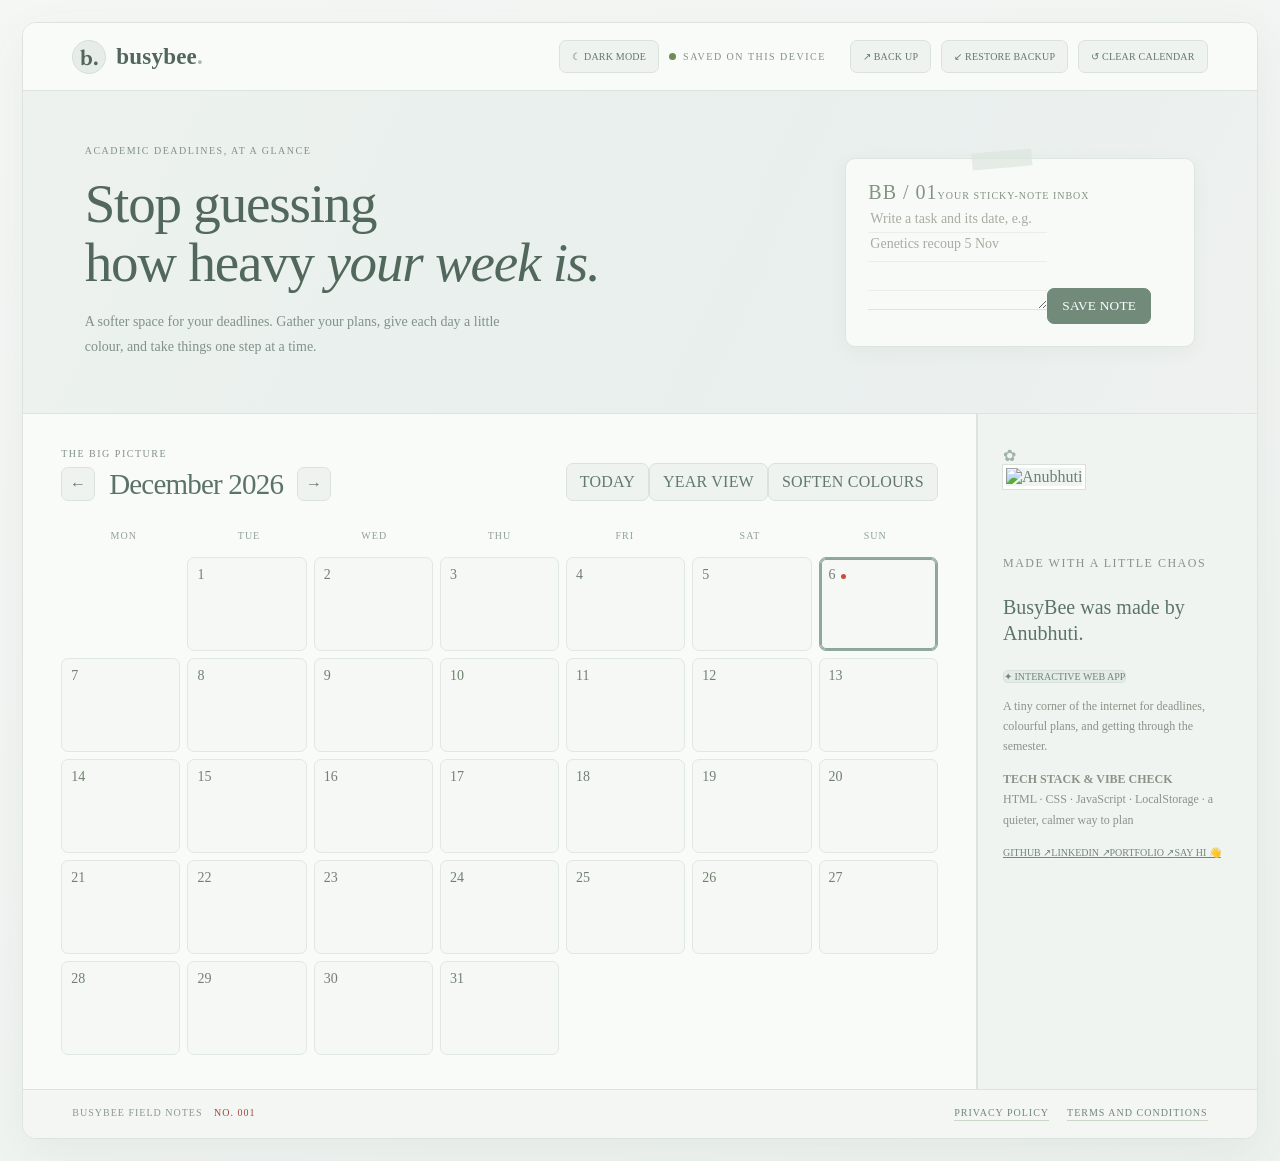
==== commit 16e2ce94: "Add persistent light and dark mode toggle" ====
--- a/index.html
+++ b/index.html
@@ -170,8 +170,84 @@
 .modal,.day-note-dialog,#deadlineDialog{background:#f9fbf9!important;color:#506257!important;border:1px solid #dce5df!important}
 input,select,textarea{accent-color:#829a89}
 @media(max-width:800px){.workspace{grid-template-columns:1fr!important}.credits-panel{border-left:0!important;border-top:1px solid #dce4df!important}}
+
+/* User-selectable dark mode */
+html[data-theme="dark"]{color-scheme:dark!important}
+html[data-theme="dark"],html[data-theme="dark"] body{background:#171e1b!important;color:#dce6df!important}
+html[data-theme="dark"] body{background:linear-gradient(145deg,#1a2420,#18211e)!important}
+html[data-theme="dark"] .app-shell{background:#202a25!important;border-color:#34443b!important;box-shadow:0 16px 48px #0005!important}
+html[data-theme="dark"] .topbar,html[data-theme="dark"] .workspace,html[data-theme="dark"] .calendar-panel{background:#202a25!important;border-color:#34443b!important}
+html[data-theme="dark"] .wordmark,html[data-theme="dark"] .wordmark span{color:#d5e3d8!important}
+html[data-theme="dark"] .wordmark .dot{color:#a8c0ae!important}
+html[data-theme="dark"] .bee-mark{background:#2d3c33!important;border-color:#405347!important;color:#c0d2c4!important}
+html[data-theme="dark"] .intro{background:linear-gradient(115deg,#26352d,#293934 58%,#293331)!important;border-color:#394a40!important}
+html[data-theme="dark"] .intro h1,html[data-theme="dark"] .intro h1 em,html[data-theme="dark"] .month-row h2,html[data-theme="dark"] .side-head h2,html[data-theme="dark"] .credits-copy h3{color:#d2e1d5!important}
+html[data-theme="dark"] .intro-copy,html[data-theme="dark"] .eyebrow,html[data-theme="dark"] .local-tag,html[data-theme="dark"] .weekdays{color:#a1b1a6!important}
+html[data-theme="dark"] .note-card{background:#29352e!important;color:#d1dfd4!important;border-color:#405044!important;box-shadow:0 5px 18px #0003!important}
+html[data-theme="dark"] #quickTasks{background:repeating-linear-gradient(transparent 0 28px,#39483e 28px 29px)!important;color:#d9e4dc!important;border-color:#405044!important}
+html[data-theme="dark"] #quickTasks::placeholder{color:#8fa196!important}
+html[data-theme="dark"] .calendar-grid .day-cell,html[data-theme="dark"] .calendar-grid .day-cell:nth-child(n){background:#29352f!important;color:#d0ddd3!important;border-color:#3b4a40!important}
+html[data-theme="dark"] .calendar-grid .day-cell.has-deadlines{background:color-mix(in srgb,var(--subject-color,#647c6a) 58%,#26332b)!important;color:#f0f5f0!important;border-color:#526b59!important}
+html[data-theme="dark"] .calendar-grid .day-cell.today{outline-color:#a8c5ad!important;border-color:#a8c5ad!important}
+html[data-theme="dark"] .calendar-grid .day-cell.selected{box-shadow:inset 0 0 0 1px #a8c5ad!important;border-color:#a8c5ad!important}
+html[data-theme="dark"] .nav-arrow,html[data-theme="dark"] .today-button,html[data-theme="dark"] .icon-button{background:#2c3931!important;color:#d0dfd4!important;border-color:#46584b!important}
+html[data-theme="dark"] .credits-panel{background:#1b2520!important;border-color:#34443b!important;color:#c0cec4!important}
+html[data-theme="dark"] .credits-copy p,html[data-theme="dark"] .tech-stack,html[data-theme="dark"] .credits-links a,html[data-theme="dark"] .footer{color:#9cac9f!important}
+html[data-theme="dark"] .specialization-tag{background:#304036!important;color:#c1d2c5!important;border-color:#43574a!important}
+html[data-theme="dark"] .footer{background:#1b2520!important;border-color:#34443b!important}
+html[data-theme="dark"] .day-note-dialog,html[data-theme="dark"] .modal,html[data-theme="dark"] #deadlineDialog{background:#222e27!important;color:#d7e3da!important;border-color:#46594b!important}
+html[data-theme="dark"] .day-note-dialog .deadline-card,html[data-theme="dark"] .deadline-card,html[data-theme="dark"] .subject-row,html[data-theme="dark"] .empty-day{background:#2b3930!important;color:#d5e1d8!important;border-color:#405246!important}
+html[data-theme="dark"] .day-note-dialog .deadline-card h3,html[data-theme="dark"] .deadline-card h3{color:#d5e1d8!important}
+html[data-theme="dark"] .deadline-meta,html[data-theme="dark"] .deadline-notes{color:#a3b1a7!important}
+html[data-theme="dark"] .modal input,html[data-theme="dark"] .modal select,html[data-theme="dark"] .modal textarea,html[data-theme="dark"] input,html[data-theme="dark"] select,html[data-theme="dark"] textarea{background:#1c2721!important;color:#e0e9e2!important;border-color:#46594b!important}
+html[data-theme="dark"] .day-event{background:#34443a!important;color:#e0e9e2!important}
+html[data-theme="dark"] .year-month{background:#26332b!important;border-color:#3c4d41!important}
+html[data-theme="dark"] .year-month-title,html[data-theme="dark"] .year-day{color:#c7d7cb!important}
+html[data-theme="dark"] .year-day.has-tasks{background:#405748!important;color:#edf4ee!important}
+html[data-theme="dark"] .toast{background:#34483a!important;color:#e0ebe2!important;border-color:#4c6653!important}
+html[data-theme="dark"] .quick-task-row{color:#e0e9e2!important}
+html[data-theme="dark"] .theme-toggle{background:#35453a!important;color:#e4eee6!important;border-color:#607666!important}
+@media(max-width:680px){.theme-toggle span{display:inline!important}}
 </style>
-</head><body><div class="app-shell"><header class="topbar"><a class="wordmark" href="#"><span class="bee-mark">b.</span><span>busybee<span class="dot">.</span></span></a><div class="top-actions"><span class="local-tag"><span class="live-dot"></span> SAVED ON THIS DEVICE</span><button class="icon-button" id="exportBtn">↗ <span>BACK UP</span></button><button class="icon-button" id="importBtn">↙ <span>RESTORE BACKUP</span></button><button class="icon-button clear-calendar-button" id="clearCalendarBtn" title="Remove all deadlines from this calendar">↺ <span>CLEAR CALENDAR</span></button><input type="file" id="importFile" accept="application/json,.json" hidden></div></header>
+<style id="busybee-dark-mode">
+/* User-selectable dark mode */
+html[data-theme="dark"]{color-scheme:dark!important}
+html[data-theme="dark"],html[data-theme="dark"] body{background:#171e1b!important;color:#dce6df!important}
+html[data-theme="dark"] body{background:linear-gradient(145deg,#1a2420,#18211e)!important}
+html[data-theme="dark"] .app-shell{background:#202a25!important;border-color:#34443b!important;box-shadow:0 16px 48px #0005!important}
+html[data-theme="dark"] .topbar,html[data-theme="dark"] .workspace,html[data-theme="dark"] .calendar-panel{background:#202a25!important;border-color:#34443b!important}
+html[data-theme="dark"] .wordmark,html[data-theme="dark"] .wordmark span{color:#d5e3d8!important}
+html[data-theme="dark"] .wordmark .dot{color:#a8c0ae!important}
+html[data-theme="dark"] .bee-mark{background:#2d3c33!important;border-color:#405347!important;color:#c0d2c4!important}
+html[data-theme="dark"] .intro{background:linear-gradient(115deg,#26352d,#293934 58%,#293331)!important;border-color:#394a40!important}
+html[data-theme="dark"] .intro h1,html[data-theme="dark"] .intro h1 em,html[data-theme="dark"] .month-row h2,html[data-theme="dark"] .side-head h2,html[data-theme="dark"] .credits-copy h3{color:#d2e1d5!important}
+html[data-theme="dark"] .intro-copy,html[data-theme="dark"] .eyebrow,html[data-theme="dark"] .local-tag,html[data-theme="dark"] .weekdays{color:#a1b1a6!important}
+html[data-theme="dark"] .note-card{background:#29352e!important;color:#d1dfd4!important;border-color:#405044!important;box-shadow:0 5px 18px #0003!important}
+html[data-theme="dark"] #quickTasks{background:repeating-linear-gradient(transparent 0 28px,#39483e 28px 29px)!important;color:#d9e4dc!important;border-color:#405044!important}
+html[data-theme="dark"] #quickTasks::placeholder{color:#8fa196!important}
+html[data-theme="dark"] .calendar-grid .day-cell,html[data-theme="dark"] .calendar-grid .day-cell:nth-child(n){background:#29352f!important;color:#d0ddd3!important;border-color:#3b4a40!important}
+html[data-theme="dark"] .calendar-grid .day-cell.has-deadlines{background:color-mix(in srgb,var(--subject-color,#647c6a) 58%,#26332b)!important;color:#f0f5f0!important;border-color:#526b59!important}
+html[data-theme="dark"] .calendar-grid .day-cell.today{outline-color:#a8c5ad!important;border-color:#a8c5ad!important}
+html[data-theme="dark"] .calendar-grid .day-cell.selected{box-shadow:inset 0 0 0 1px #a8c5ad!important;border-color:#a8c5ad!important}
+html[data-theme="dark"] .nav-arrow,html[data-theme="dark"] .today-button,html[data-theme="dark"] .icon-button{background:#2c3931!important;color:#d0dfd4!important;border-color:#46584b!important}
+html[data-theme="dark"] .credits-panel{background:#1b2520!important;border-color:#34443b!important;color:#c0cec4!important}
+html[data-theme="dark"] .credits-copy p,html[data-theme="dark"] .tech-stack,html[data-theme="dark"] .credits-links a,html[data-theme="dark"] .footer{color:#9cac9f!important}
+html[data-theme="dark"] .specialization-tag{background:#304036!important;color:#c1d2c5!important;border-color:#43574a!important}
+html[data-theme="dark"] .footer{background:#1b2520!important;border-color:#34443b!important}
+html[data-theme="dark"] .day-note-dialog,html[data-theme="dark"] .modal,html[data-theme="dark"] #deadlineDialog{background:#222e27!important;color:#d7e3da!important;border-color:#46594b!important}
+html[data-theme="dark"] .day-note-dialog .deadline-card,html[data-theme="dark"] .deadline-card,html[data-theme="dark"] .subject-row,html[data-theme="dark"] .empty-day{background:#2b3930!important;color:#d5e1d8!important;border-color:#405246!important}
+html[data-theme="dark"] .day-note-dialog .deadline-card h3,html[data-theme="dark"] .deadline-card h3{color:#d5e1d8!important}
+html[data-theme="dark"] .deadline-meta,html[data-theme="dark"] .deadline-notes{color:#a3b1a7!important}
+html[data-theme="dark"] .modal input,html[data-theme="dark"] .modal select,html[data-theme="dark"] .modal textarea,html[data-theme="dark"] input,html[data-theme="dark"] select,html[data-theme="dark"] textarea{background:#1c2721!important;color:#e0e9e2!important;border-color:#46594b!important}
+html[data-theme="dark"] .day-event{background:#34443a!important;color:#e0e9e2!important}
+html[data-theme="dark"] .year-month{background:#26332b!important;border-color:#3c4d41!important}
+html[data-theme="dark"] .year-month-title,html[data-theme="dark"] .year-day{color:#c7d7cb!important}
+html[data-theme="dark"] .year-day.has-tasks{background:#405748!important;color:#edf4ee!important}
+html[data-theme="dark"] .toast{background:#34483a!important;color:#e0ebe2!important;border-color:#4c6653!important}
+html[data-theme="dark"] .quick-task-row{color:#e0e9e2!important}
+html[data-theme="dark"] .theme-toggle{background:#35453a!important;color:#e4eee6!important;border-color:#607666!important}
+@media(max-width:680px){.theme-toggle span{display:inline!important}}
+</style></head><body><div class="app-shell"><header class="topbar"><a class="wordmark" href="#"><span class="bee-mark">b.</span><span>busybee<span class="dot">.</span></span></a><div class="top-actions"><button class="icon-button theme-toggle" id="themeToggle" type="button" aria-label="Switch to dark mode" aria-pressed="false">☾ <span>DARK MODE</span></button><span class="local-tag"><span class="live-dot"></span> SAVED ON THIS DEVICE</span><button class="icon-button" id="exportBtn">↗ <span>BACK UP</span></button><button class="icon-button" id="importBtn">↙ <span>RESTORE BACKUP</span></button><button class="icon-button clear-calendar-button" id="clearCalendarBtn" title="Remove all deadlines from this calendar">↺ <span>CLEAR CALENDAR</span></button><input type="file" id="importFile" accept="application/json,.json" hidden></div></header>
 <main><section class="intro"><div><p class="eyebrow">ACADEMIC DEADLINES, AT A GLANCE</p><h1>Stop guessing<br>how heavy <em>your week is.</em></h1><p class="intro-copy">A softer space for your deadlines. Gather your plans, give each day a little colour, and take things one step at a time.</p></div><div class="note-card task-composer"><span class="tape"></span><label class="note-label" for="quickTasks"><span class="note-star" aria-hidden="true">BB / 01</span><span>YOUR STICKY-NOTE INBOX</span></label><textarea id="quickTasks" rows="4" spellcheck="false" placeholder="Write a task and its date, e.g. Genetics recoup 5 Nov" aria-label="Write tasks and dates, one per line"></textarea><button type="button" id="quickTasksDone" class="quick-done">SAVE NOTE</button></div></section>
 <section class="workspace"><div class="calendar-panel"><div class="calendar-head"><div><p class="eyebrow">THE BIG PICTURE</p><div class="month-row"><button id="prevMonth" class="nav-arrow" aria-label="Previous month">←</button><h2 id="monthTitle">October 2026</h2><button id="nextMonth" class="nav-arrow" aria-label="Next month">→</button></div></div><div class="calendar-actions"><button class="today-button" id="todayBtn">TODAY</button><button class="today-button view-toggle" id="viewToggle" aria-pressed="false">YEAR VIEW</button><button class="today-button shuffle-button" id="shuffleColours">SOFTEN COLOURS</button></div></div><div class="weekdays" aria-hidden="true"><span>MON</span><span>TUE</span><span>WED</span><span>THU</span><span>FRI</span><span>SAT</span><span>SUN</span></div><div class="calendar-grid" id="calendarGrid" aria-label="Monthly calendar"></div><div class="year-grid" id="yearGrid" aria-label="Full year calendar" hidden></div></div><aside class="credits-panel" aria-label="BusyBee credits"><div class="credits-avatar-wrap"><div class="credits-flower" aria-hidden="true">✿</div><img class="credits-avatar" src="https://i.pinimg.com/736x/ee/dd/cd/eeddcdb46f9b87b65ce4bc10934b0d46.jpg" alt="Anubhuti" loading="lazy"></div><div class="credits-copy"><p class="eyebrow">MADE WITH A LITTLE CHAOS</p><h3>BusyBee was made by Anubhuti.</h3><span class="specialization-tag">✦ INTERACTIVE WEB APP</span><p>A tiny corner of the internet for deadlines, colourful plans, and getting through the semester.</p><p class="tech-stack"><strong>TECH STACK & VIBE CHECK</strong><br>HTML · CSS · JavaScript · LocalStorage · a quieter, calmer way to plan</p><div class="credits-links"><a href="https://github.com/anubhutigoswami125/BusyBee" target="_blank" rel="noreferrer">GITHUB ↗</a><a href="https://www.linkedin.com/in/anubhuti-goswami-b6382137b" target="_blank" rel="noreferrer">LINKEDIN ↗</a><a href="https://anubhutigoswami125.github.io/#ticker" target="_blank" rel="noreferrer">PORTFOLIO ↗</a><a href="mailto:anubhutiworkk@gmail.com">SAY HI 👋</a></div></div></aside>
 <dialog id="dayNoteDialog" class="day-note-dialog"><div class="day-note-inner"><div class="side-head"><div><h2 id="selectedHeading">Pick a date</h2></div><button type="button" class="close-modal day-note-close" id="closeDayNote" aria-label="Close day details">×</button></div><div id="dayDeadlines" class="day-deadlines"></div><button class="add-deadline" id="addDeadlineBtn"><span>＋</span> ADD A DEADLINE</button></div></dialog></section>
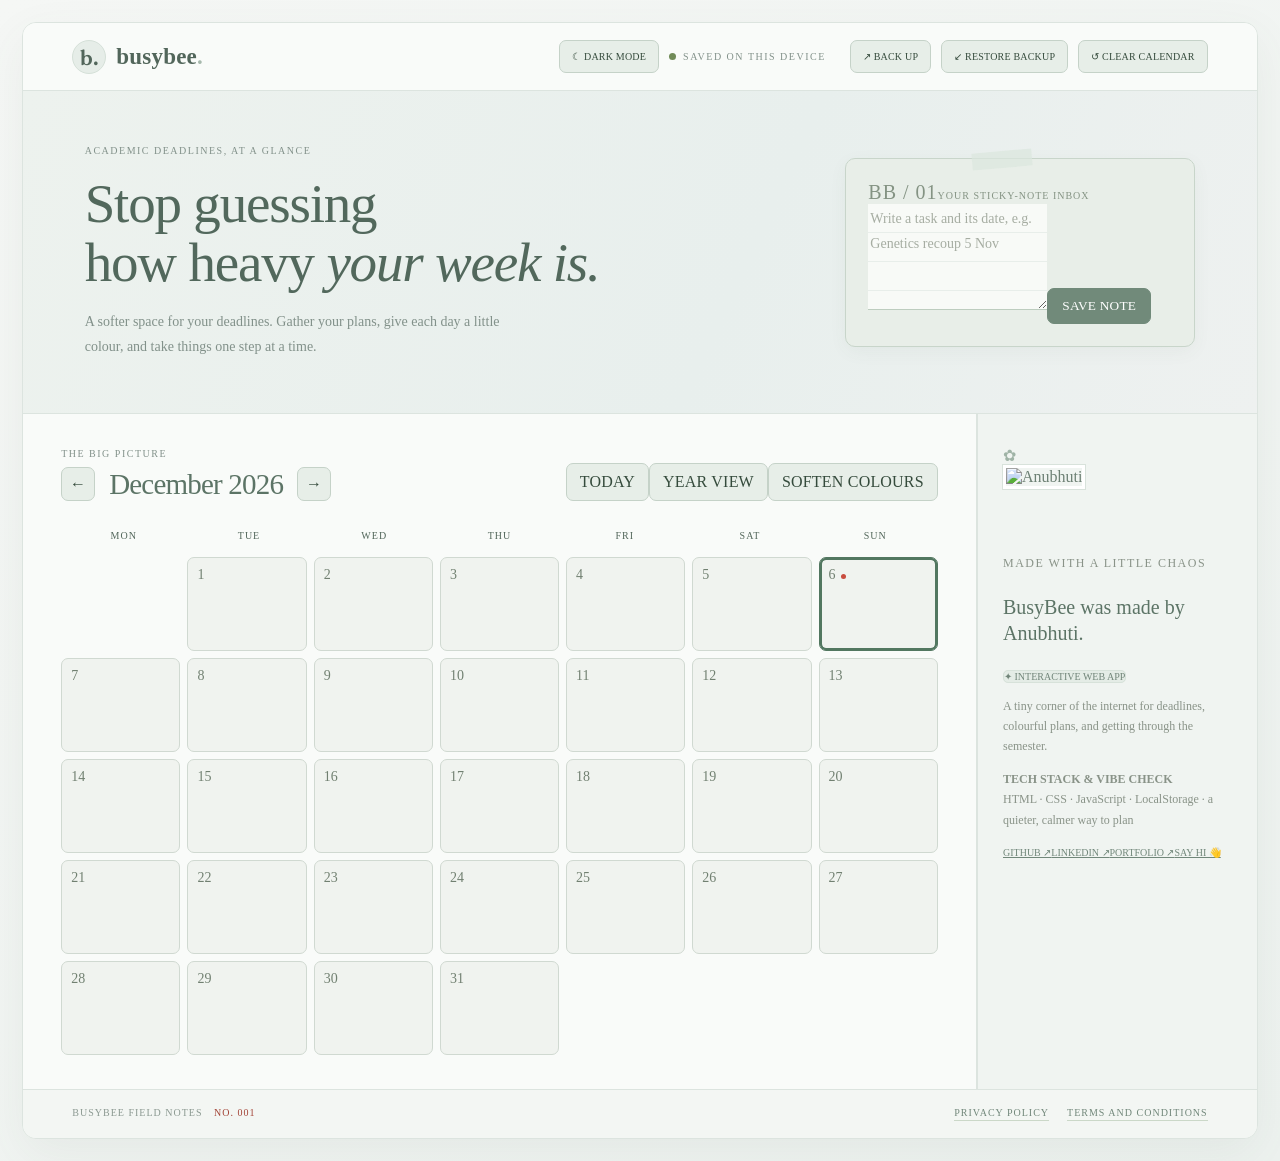
==== commit e901e4b6: "Increase light mode visual contrast" ====
--- a/index.html
+++ b/index.html
@@ -247,10 +247,22 @@
 html[data-theme="dark"] .quick-task-row{color:#e0e9e2!important}
 html[data-theme="dark"] .theme-toggle{background:#35453a!important;color:#e4eee6!important;border-color:#607666!important}
 @media(max-width:680px){.theme-toggle span{display:inline!important}}
+</style><style id="busybee-light-contrast">
+/* Higher-contrast light theme: calm colours, clearly visible calendar cells */
+html[data-theme="light"]{color-scheme:light!important}
+html[data-theme="light"] .calendar-grid .day-cell{background:#f0f3ef!important;color:#34483c!important;border:1px solid #d0d9d1!important}
+html[data-theme="light"] .calendar-grid .day-cell.has-deadlines{background:color-mix(in srgb,var(--subject-color,#9db9a8) 76%,#ffffff)!important;color:#263b30!important;border:1px solid color-mix(in srgb,var(--subject-color,#9db9a8) 88%,#526b5b)!important;font-weight:700!important}
+html[data-theme="light"] .calendar-grid .day-cell.today{outline:2px solid #527760!important;outline-offset:-3px!important}
+html[data-theme="light"] .calendar-grid .day-cell.selected{box-shadow:inset 0 0 0 2px #527760!important;border-color:#527760!important}
+html[data-theme="light"] .weekdays{color:#52665a!important}
+html[data-theme="light"] .nav-arrow,html[data-theme="light"] .today-button,html[data-theme="light"] .icon-button{background:#e7eee8!important;color:#354b3c!important;border:1px solid #c5d2c8!important}
+html[data-theme="light"] .note-card{background:#e8eee8!important;border-color:#c8d5ca!important}
+html[data-theme="light"] #quickTasks{background-color:#f8faf7!important;color:#33483b!important;border-color:#bdcdbf!important}
+html[data-theme="light"] .year-day.has-tasks{background:#a9c2ae!important;color:#263b30!important}
 </style></head><body><div class="app-shell"><header class="topbar"><a class="wordmark" href="#"><span class="bee-mark">b.</span><span>busybee<span class="dot">.</span></span></a><div class="top-actions"><button class="icon-button theme-toggle" id="themeToggle" type="button" aria-label="Switch to dark mode" aria-pressed="false">☾ <span>DARK MODE</span></button><span class="local-tag"><span class="live-dot"></span> SAVED ON THIS DEVICE</span><button class="icon-button" id="exportBtn">↗ <span>BACK UP</span></button><button class="icon-button" id="importBtn">↙ <span>RESTORE BACKUP</span></button><button class="icon-button clear-calendar-button" id="clearCalendarBtn" title="Remove all deadlines from this calendar">↺ <span>CLEAR CALENDAR</span></button><input type="file" id="importFile" accept="application/json,.json" hidden></div></header>
 <main><section class="intro"><div><p class="eyebrow">ACADEMIC DEADLINES, AT A GLANCE</p><h1>Stop guessing<br>how heavy <em>your week is.</em></h1><p class="intro-copy">A softer space for your deadlines. Gather your plans, give each day a little colour, and take things one step at a time.</p></div><div class="note-card task-composer"><span class="tape"></span><label class="note-label" for="quickTasks"><span class="note-star" aria-hidden="true">BB / 01</span><span>YOUR STICKY-NOTE INBOX</span></label><textarea id="quickTasks" rows="4" spellcheck="false" placeholder="Write a task and its date, e.g. Genetics recoup 5 Nov" aria-label="Write tasks and dates, one per line"></textarea><button type="button" id="quickTasksDone" class="quick-done">SAVE NOTE</button></div></section>
 <section class="workspace"><div class="calendar-panel"><div class="calendar-head"><div><p class="eyebrow">THE BIG PICTURE</p><div class="month-row"><button id="prevMonth" class="nav-arrow" aria-label="Previous month">←</button><h2 id="monthTitle">October 2026</h2><button id="nextMonth" class="nav-arrow" aria-label="Next month">→</button></div></div><div class="calendar-actions"><button class="today-button" id="todayBtn">TODAY</button><button class="today-button view-toggle" id="viewToggle" aria-pressed="false">YEAR VIEW</button><button class="today-button shuffle-button" id="shuffleColours">SOFTEN COLOURS</button></div></div><div class="weekdays" aria-hidden="true"><span>MON</span><span>TUE</span><span>WED</span><span>THU</span><span>FRI</span><span>SAT</span><span>SUN</span></div><div class="calendar-grid" id="calendarGrid" aria-label="Monthly calendar"></div><div class="year-grid" id="yearGrid" aria-label="Full year calendar" hidden></div></div><aside class="credits-panel" aria-label="BusyBee credits"><div class="credits-avatar-wrap"><div class="credits-flower" aria-hidden="true">✿</div><img class="credits-avatar" src="https://i.pinimg.com/736x/ee/dd/cd/eeddcdb46f9b87b65ce4bc10934b0d46.jpg" alt="Anubhuti" loading="lazy"></div><div class="credits-copy"><p class="eyebrow">MADE WITH A LITTLE CHAOS</p><h3>BusyBee was made by Anubhuti.</h3><span class="specialization-tag">✦ INTERACTIVE WEB APP</span><p>A tiny corner of the internet for deadlines, colourful plans, and getting through the semester.</p><p class="tech-stack"><strong>TECH STACK & VIBE CHECK</strong><br>HTML · CSS · JavaScript · LocalStorage · a quieter, calmer way to plan</p><div class="credits-links"><a href="https://github.com/anubhutigoswami125/BusyBee" target="_blank" rel="noreferrer">GITHUB ↗</a><a href="https://www.linkedin.com/in/anubhuti-goswami-b6382137b" target="_blank" rel="noreferrer">LINKEDIN ↗</a><a href="https://anubhutigoswami125.github.io/#ticker" target="_blank" rel="noreferrer">PORTFOLIO ↗</a><a href="mailto:anubhutiworkk@gmail.com">SAY HI 👋</a></div></div></aside>
 <dialog id="dayNoteDialog" class="day-note-dialog"><div class="day-note-inner"><div class="side-head"><div><h2 id="selectedHeading">Pick a date</h2></div><button type="button" class="close-modal day-note-close" id="closeDayNote" aria-label="Close day details">×</button></div><div id="dayDeadlines" class="day-deadlines"></div><button class="add-deadline" id="addDeadlineBtn"><span>＋</span> ADD A DEADLINE</button></div></dialog></section>
 <footer class="footer"><span>BUSYBEE FIELD NOTES <b>NO. 001</b></span><span class="footer-links"><a href="privacy.html">PRIVACY POLICY</a><a href="terms.html">TERMS AND CONDITIONS</a></span></footer></main></div>
 <dialog id="deadlineDialog" class="modal"><form id="deadlineForm"><div class="modal-top"><p class="eyebrow" id="formEyebrow">PIN IT DOWN</p><button type="button" class="close-modal" id="closeDeadline" aria-label="Close">×</button></div><h2 id="formTitle">Add a deadline<span class="dot">.</span></h2><label>What needs doing?<input id="deadlineTitle" name="title" required maxlength="100" placeholder="e.g. Genetics recoup exam"></label><div class="form-row"><label>Due date<input id="deadlineDate" name="date" type="date" required></label><label>Subject<select id="deadlineSubject" name="subject" required></select></label></div><label>How urgent is it?<select id="deadlineUrgency" name="urgency"><option value="normal">On the horizon</option><option value="important">Needs attention</option><option value="critical">High stakes</option></select></label><label>Notes <span class="optional">(optional)</span><textarea id="deadlineNotes" name="notes" rows="2" maxlength="400" placeholder="Topics, room, what to bring…"></textarea></label><div class="modal-actions"><button type="button" class="delete-button" id="deleteDeadline" hidden>DELETE</button><span></span><button class="save-button" type="submit">SAVE DEADLINE ↗</button></div></form></dialog>
-<div class="toast" id="toast" role="status" aria-live="polite"></div><script src="app.js?v=busybee-fairycore-2" defer></script></body></html>+<div class="toast" id="toast" role="status" aria-live="polite"></div><script src="app.js?v=busybee-contrast-5" defer></script></body></html>
